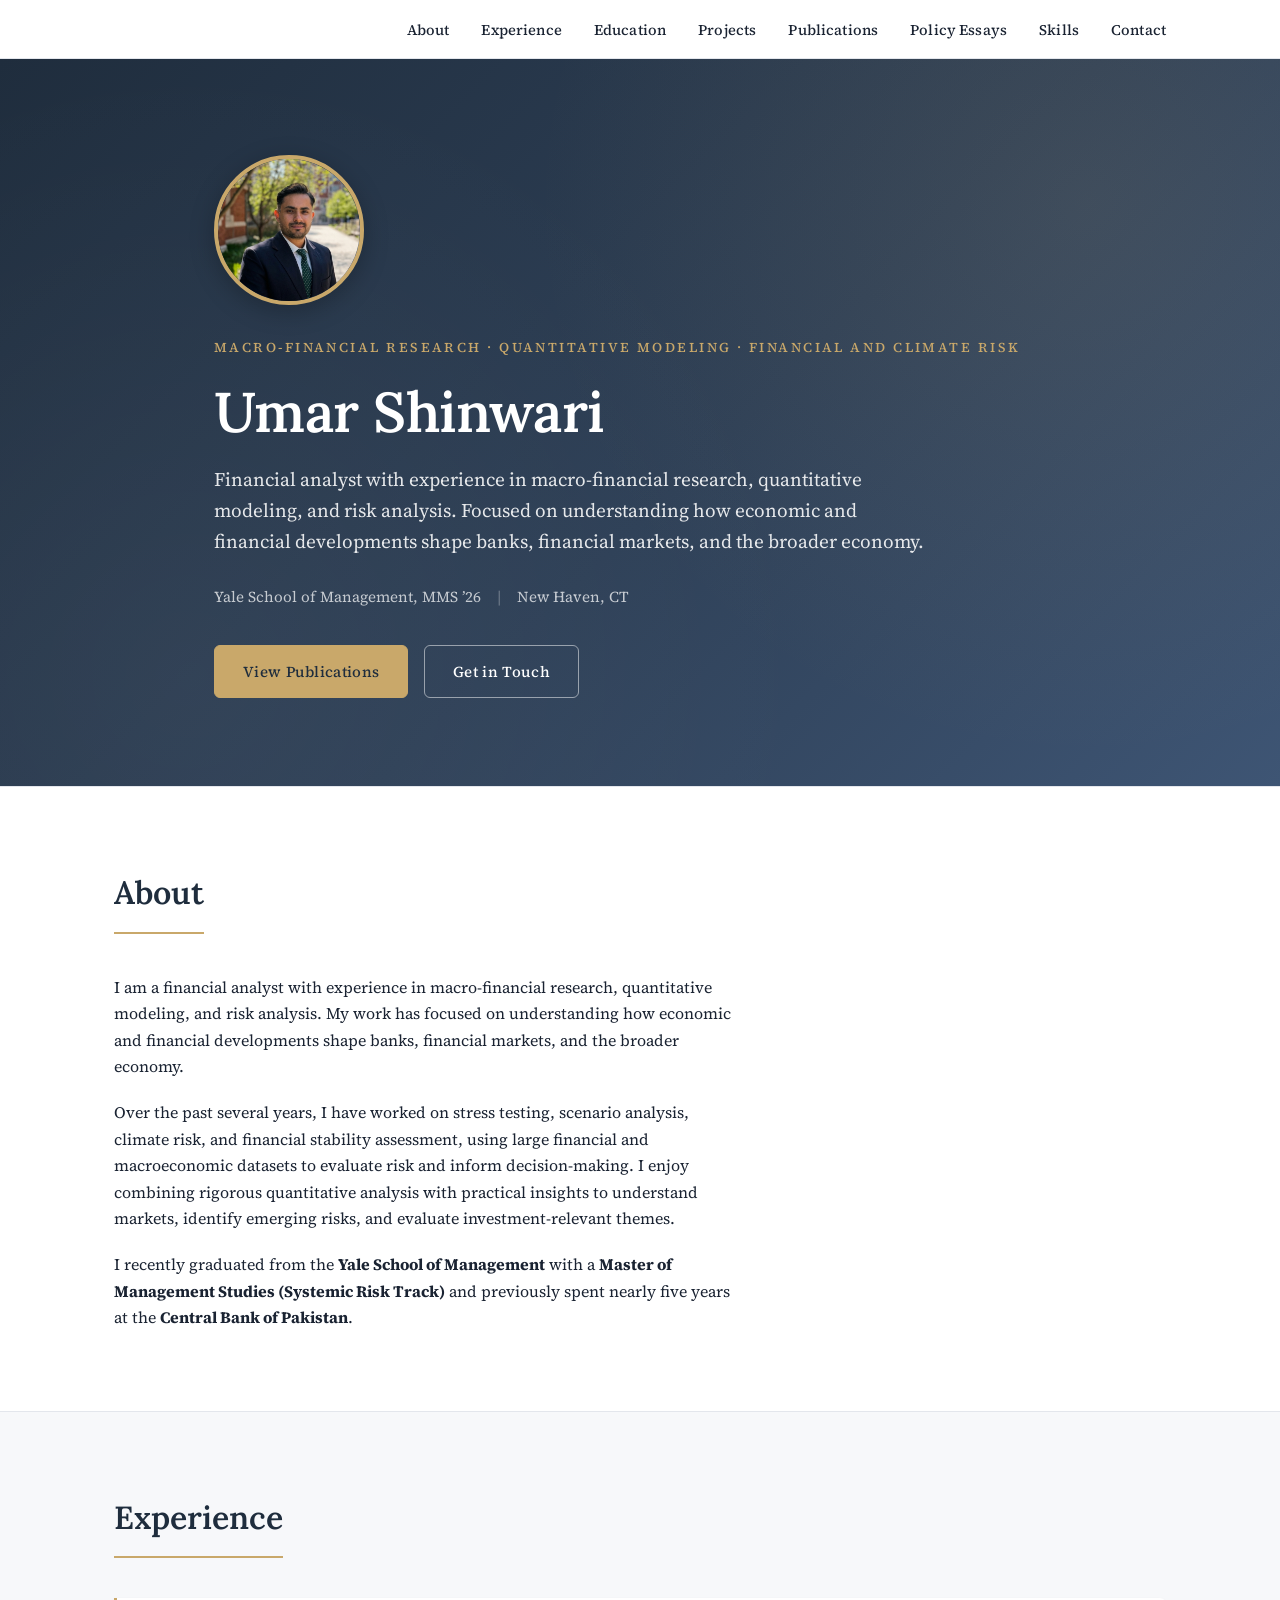
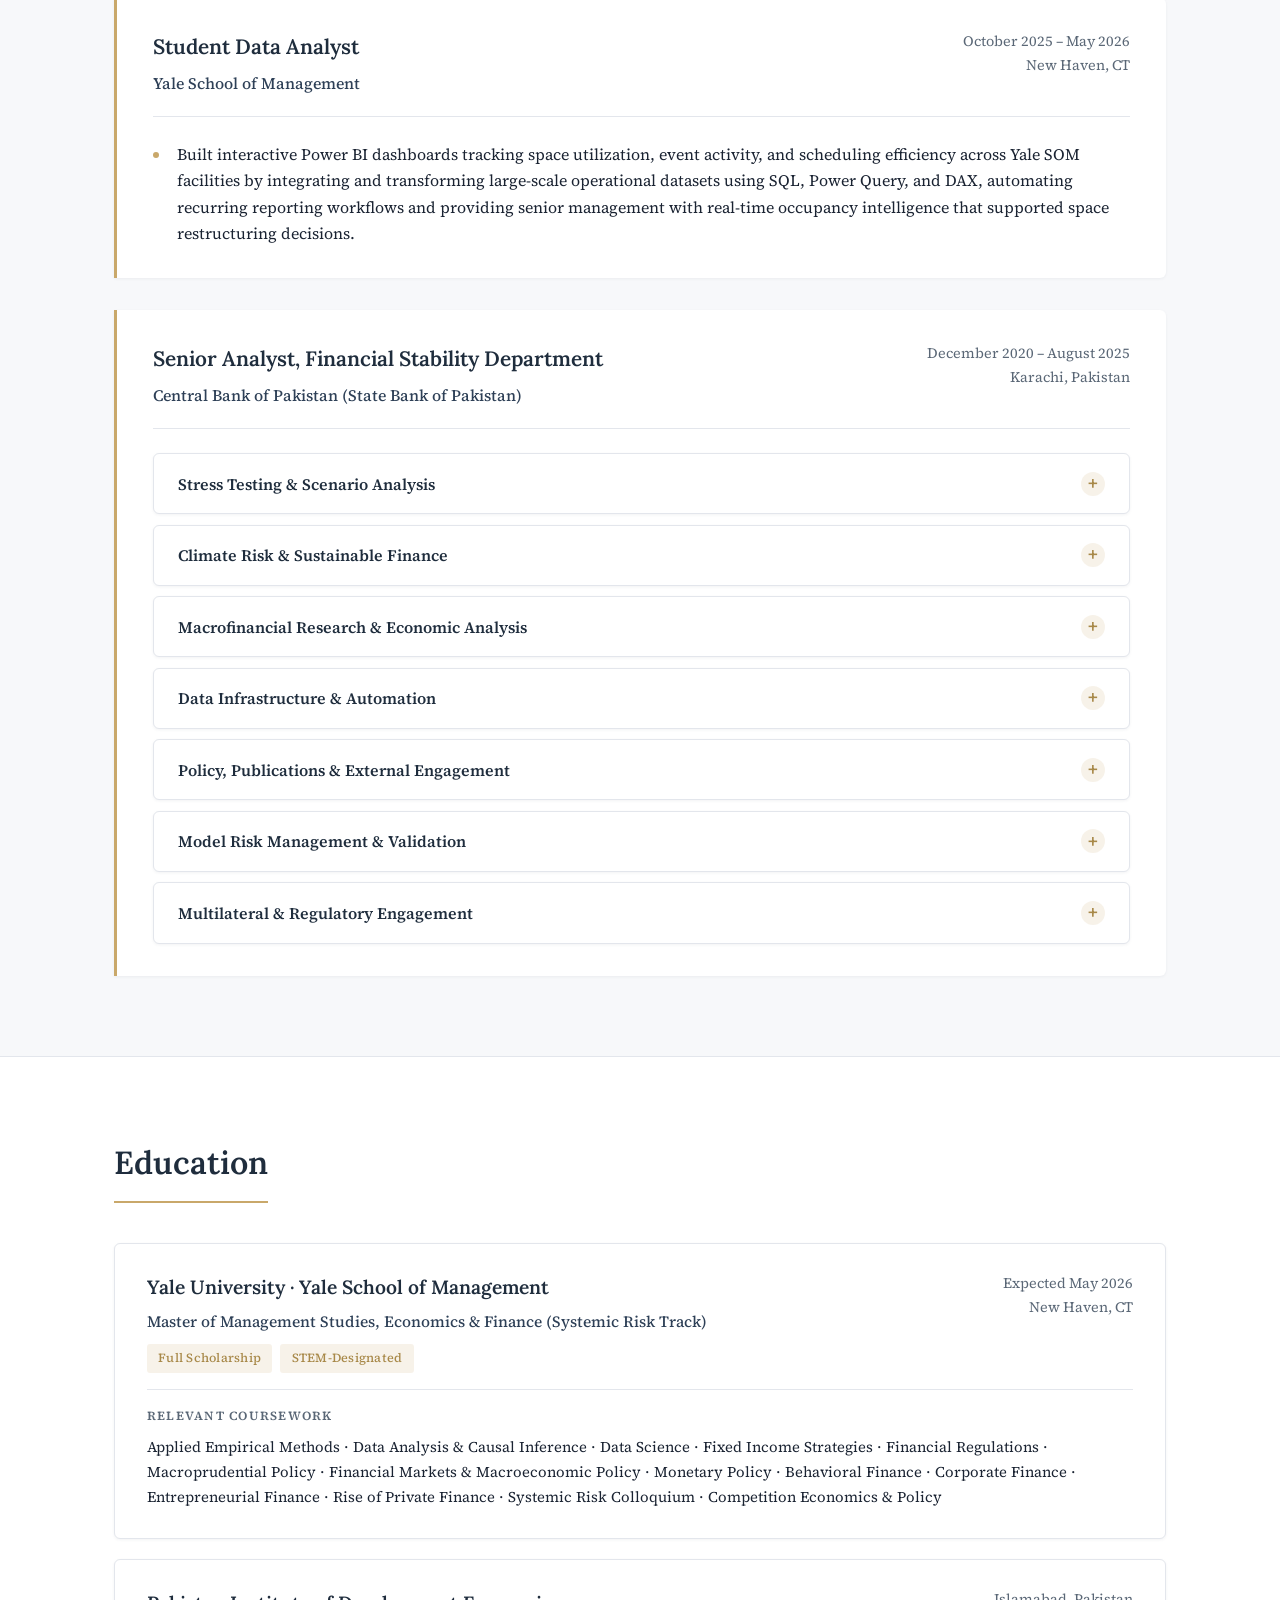
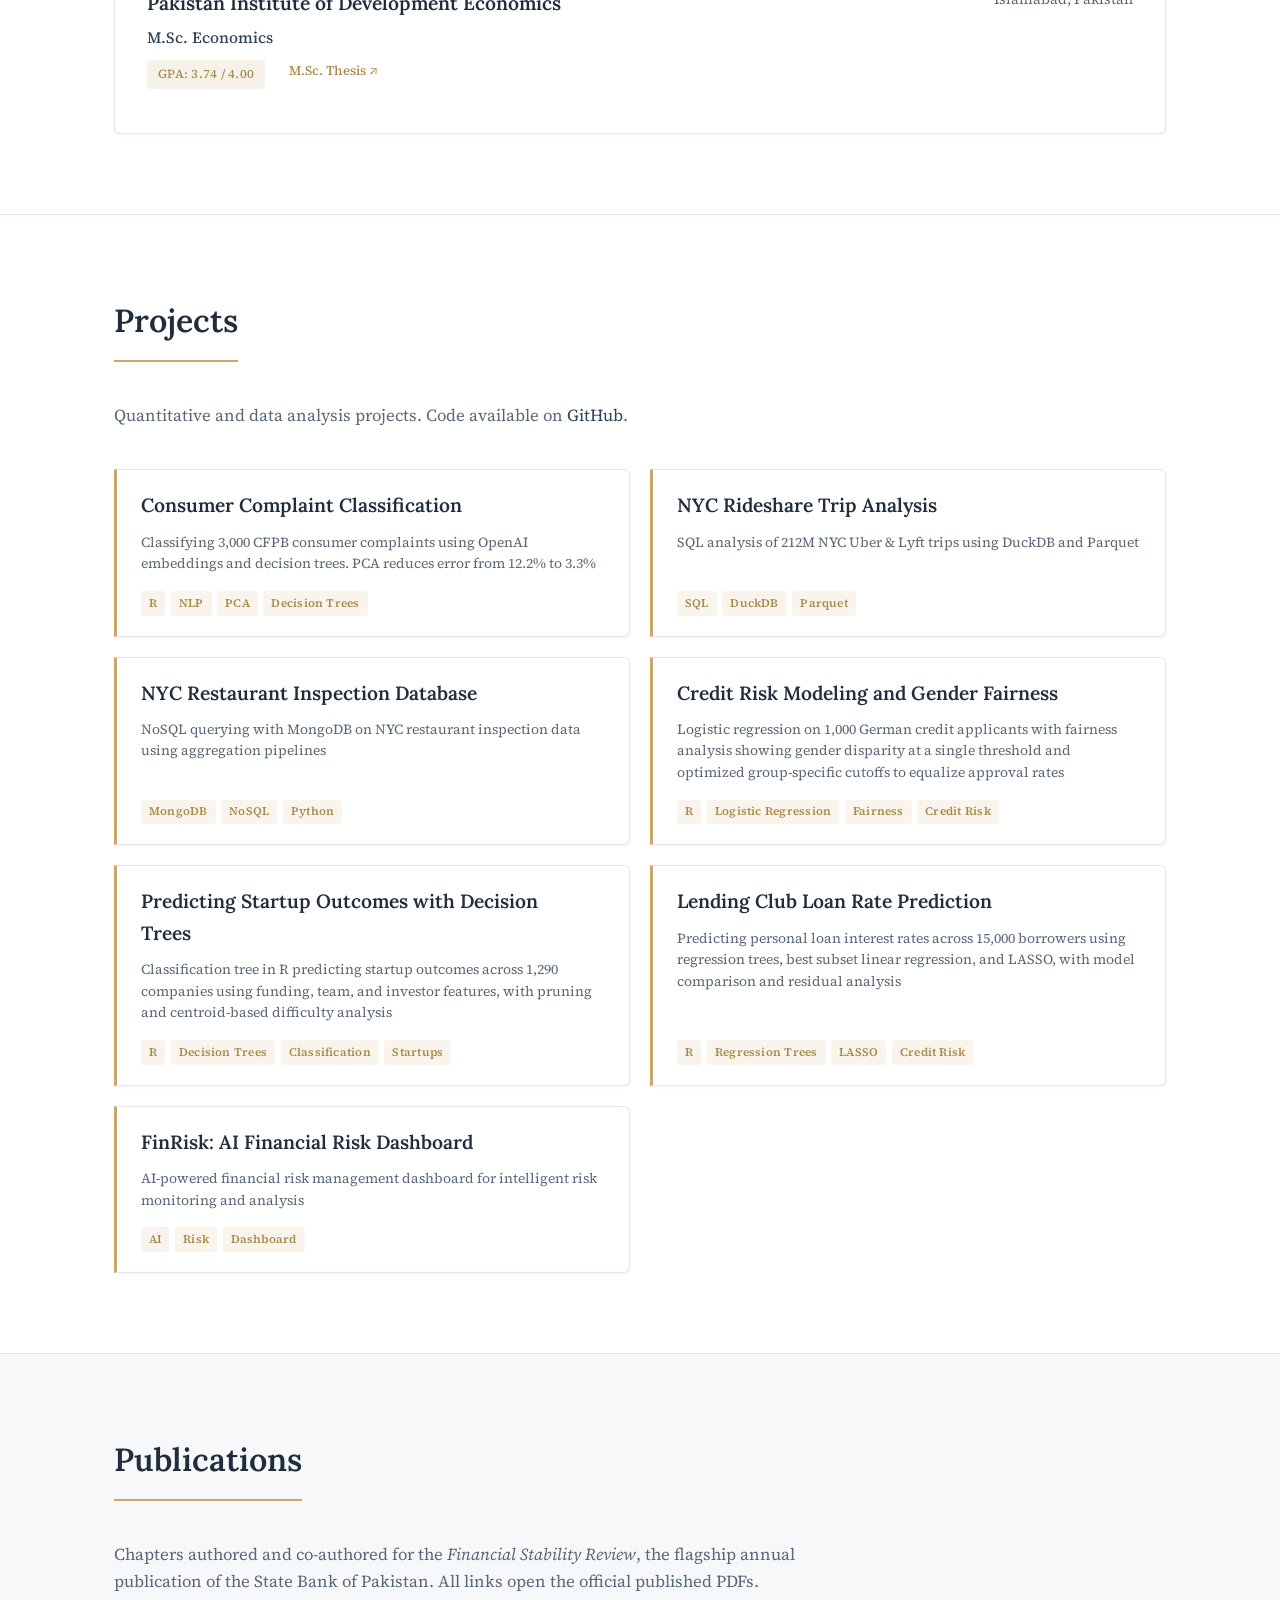
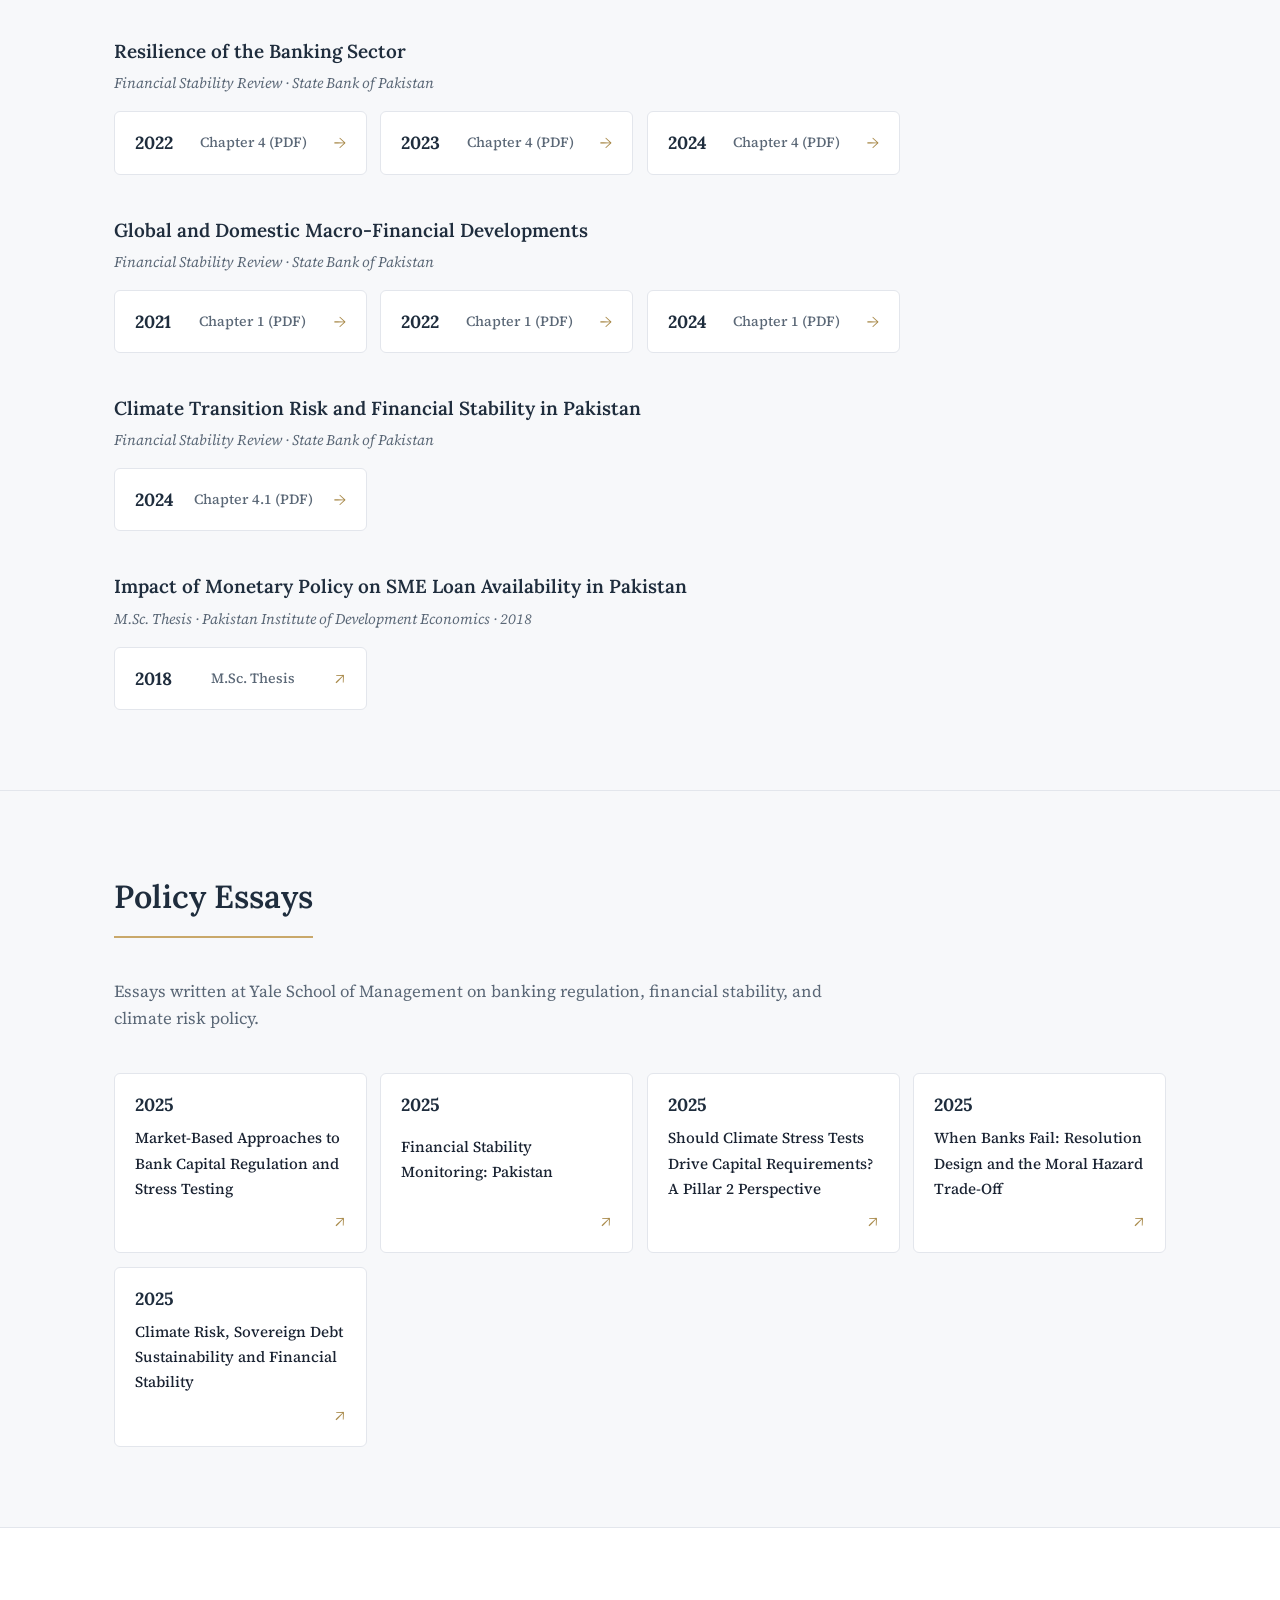
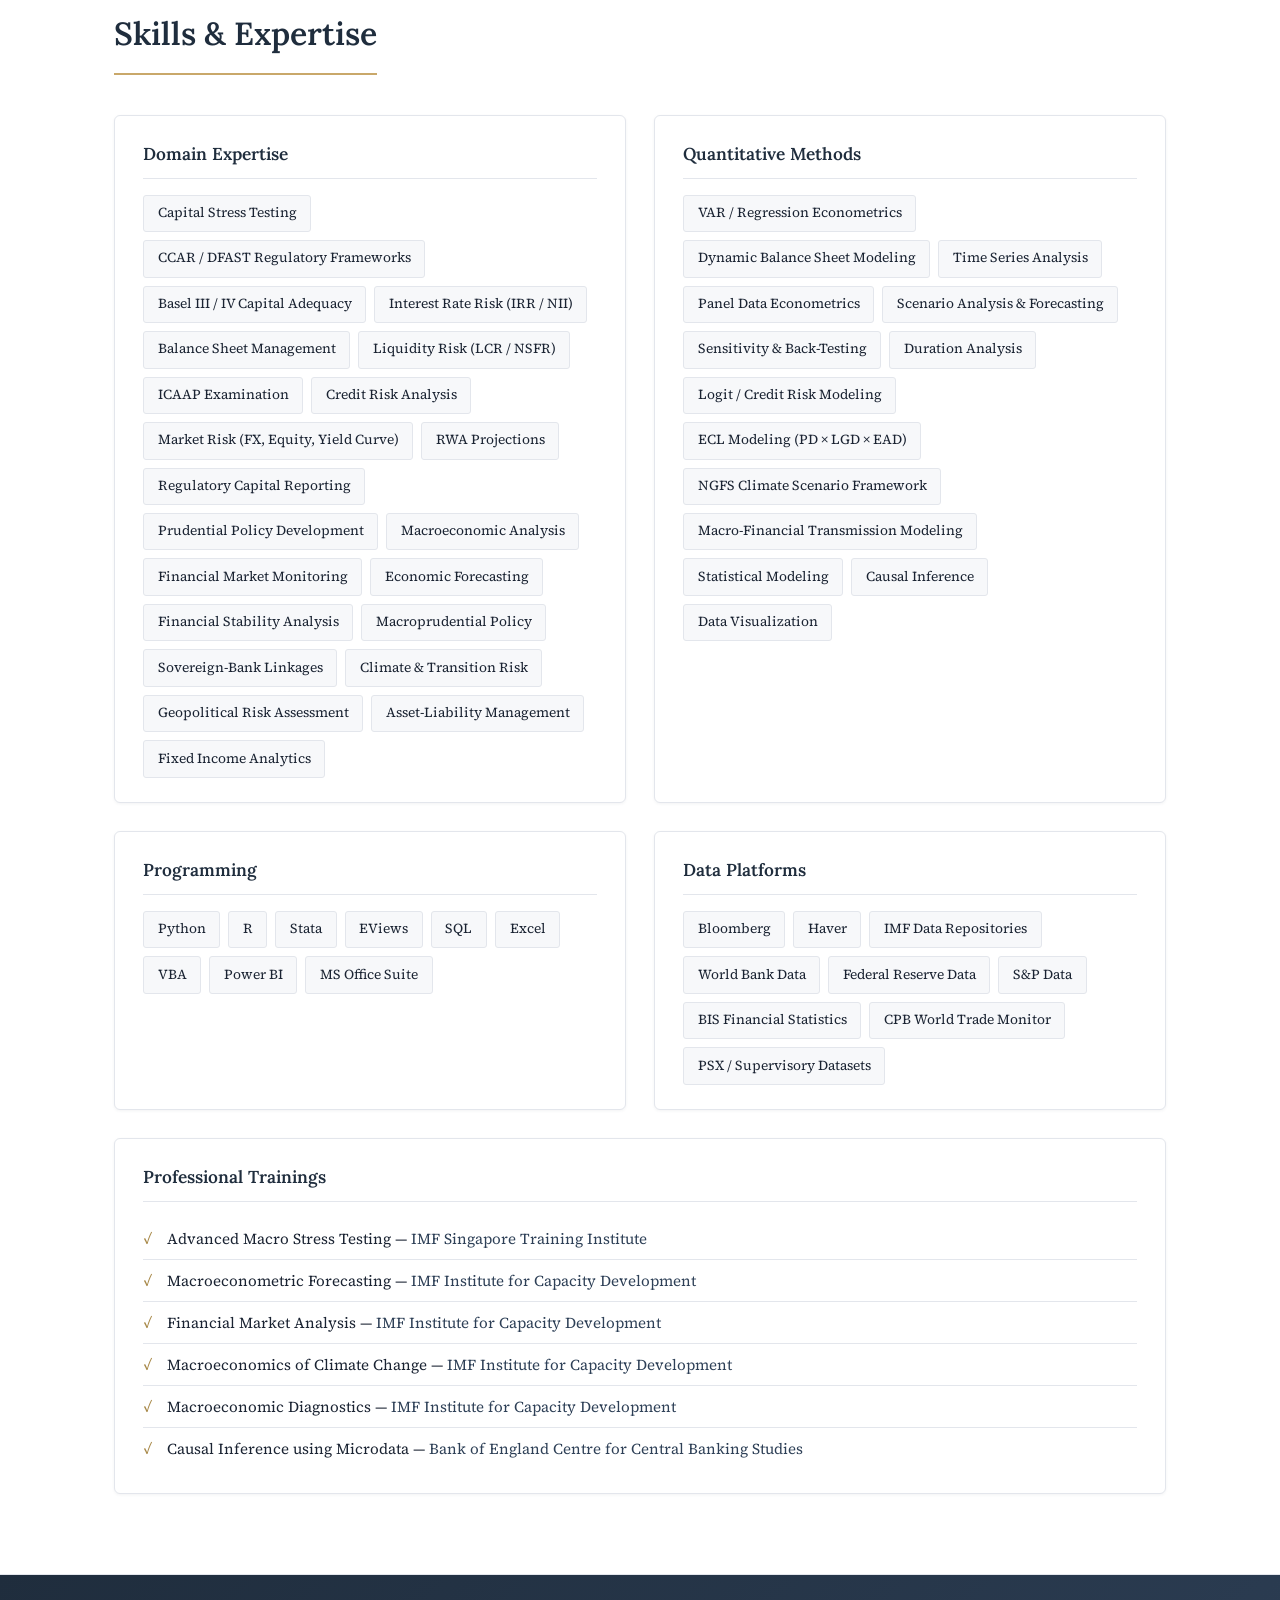
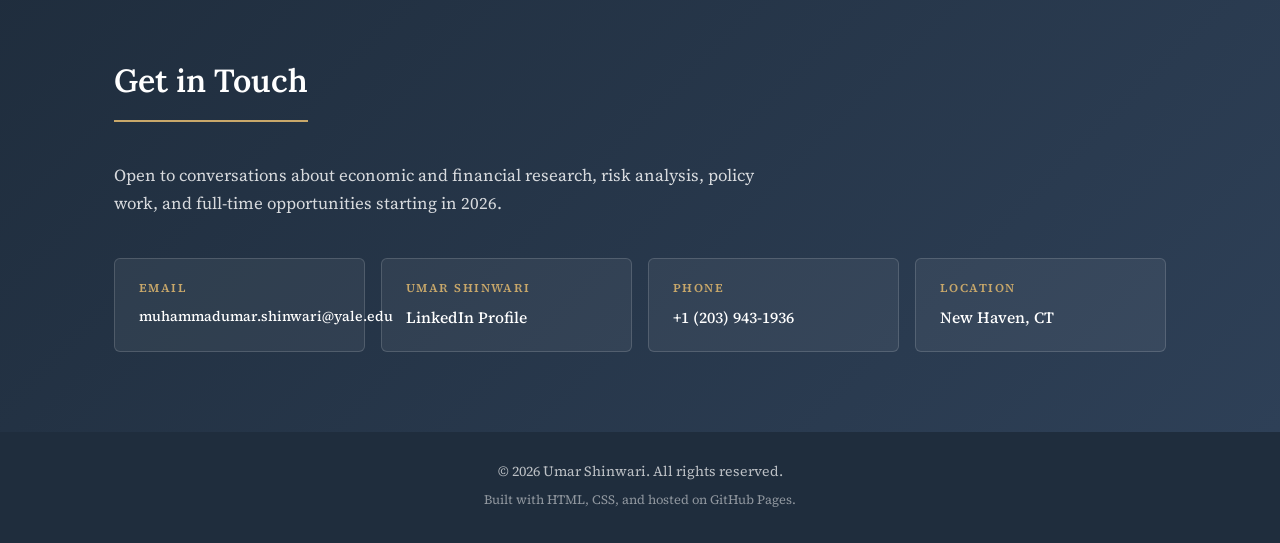
==== index.html @ 66303574 "Update contact email to Yale address" ====
<!DOCTYPE html>
<html lang="en">
<head>
    <meta charset="UTF-8">
    <meta name="viewport" content="width=device-width, initial-scale=1.0">
    <meta name="description" content="Muhammad Umar Shinwari — Financial analyst with experience in macro-financial research, quantitative modeling, and risk analysis. Yale School of Management (MMS Systemic Risk). Former Senior Analyst, Central Bank of Pakistan.">
    <meta name="author" content="Muhammad Umar Shinwari">
    <meta name="keywords" content="Muhammad Umar Shinwari, Economist, Financial Stability, Stress Testing, Yale SOM, Systemic Risk, Central Bank of Pakistan, Macroprudential Policy">

    <!-- Open Graph / social sharing -->
    <meta property="og:title" content="Umar Shinwari">
    <meta property="og:description" content="Financial analyst with experience in macro-financial research, quantitative modeling, and risk analysis. Yale School of Management | Former Senior Analyst, Central Bank of Pakistan">
    <meta property="og:type" content="website">

    <title>Umar Shinwari | Financial Analyst &amp; Quantitative Researcher</title>

    <!-- Google Fonts: Inter for body, Lora for headings (professional academic/finance feel) -->
    <link rel="preconnect" href="https://fonts.googleapis.com">
    <link rel="preconnect" href="https://fonts.gstatic.com" crossorigin>
    <link href="https://fonts.googleapis.com/css2?family=Lora:wght@500;600;700&family=Source+Serif+4:ital,opsz,wght@0,8..60,300;0,8..60,400;0,8..60,600;1,8..60,400&display=swap" rel="stylesheet">

    <link rel="stylesheet" href="style.css">
</head>
<body>

    <!-- ============ NAVIGATION ============ -->
    <nav class="navbar" id="navbar">
        <div class="container nav-container">
            <a href="#hero" class="nav-logo"></a>
            <button class="nav-toggle" id="navToggle" aria-label="Toggle navigation">
                <span></span><span></span><span></span>
            </button>
            <ul class="nav-menu" id="navMenu">
                <li><a href="#about">About</a></li>
                <li><a href="#experience">Experience</a></li>
                <li><a href="#education">Education</a></li>
                <li><a href="#projects">Projects</a></li>
                <li><a href="#publications">Publications</a></li>
                <li><a href="#policy-essays">Policy Essays</a></li>
                <li><a href="#skills">Skills</a></li>
                <li><a href="#contact">Contact</a></li>
            </ul>
        </div>
    </nav>

    <!-- ============ HERO / ABOUT ============ -->
    <header class="hero" id="hero">
        <div class="container hero-content">
            <div class="hero-photo-wrap">
                <img src="assets/profile.jpg" alt="Umar Shinwari" class="hero-photo">
            </div>
            <p class="hero-eyebrow">Macro-financial Research &middot; Quantitative Modeling &middot; Financial and Climate Risk</p>
            <h1 class="hero-name">Umar Shinwari</h1>
            <p class="hero-tagline">
                Financial analyst with experience in macro-financial research, quantitative modeling,
                and risk analysis. Focused on understanding how economic and financial developments
                shape banks, financial markets, and the broader economy.
            </p>
            <div class="hero-meta">
                <span>Yale School of Management, MMS &rsquo;26</span>
                <span class="sep">|</span>
                <span>New Haven, CT</span>
            </div>
            <div class="hero-cta">
                <a href="#publications" class="btn btn-primary">View Publications</a>
                <a href="#contact" class="btn btn-secondary">Get in Touch</a>
            </div>
        </div>
    </header>

    <!-- ============ ABOUT ============ -->
    <section class="section" id="about">
        <div class="container">
            <h2 class="section-title">About</h2>
            <div class="about-grid">
                <div class="about-text">
                    <p>
                        I am a financial analyst with experience in macro-financial research, quantitative
                        modeling, and risk analysis. My work has focused on understanding how economic
                        and financial developments shape banks, financial markets, and the broader economy.
                    </p>
                    <p>
                        Over the past several years, I have worked on stress testing, scenario analysis,
                        climate risk, and financial stability assessment, using large financial and
                        macroeconomic datasets to evaluate risk and inform decision-making. I enjoy
                        combining rigorous quantitative analysis with practical insights to understand
                        markets, identify emerging risks, and evaluate investment-relevant themes.
                    </p>
                    <p>
                        I recently graduated from the
                        <strong>Yale School of Management</strong> with a
                        <strong>Master of Management Studies (Systemic Risk Track)</strong> and
                        previously spent nearly five years at the
                        <strong>Central Bank of Pakistan</strong>.
                    </p>
                </div>
            </div>
        </div>
    </section>

    <!-- ============ EXPERIENCE ============ -->
    <section class="section section-alt" id="experience">
        <div class="container">
            <h2 class="section-title">Experience</h2>

            <!-- Yale SOM -->
            <div class="experience-item" style="margin-bottom: 2rem;">
                <div class="exp-header">
                    <div>
                        <h3 class="exp-role">Student Data Analyst</h3>
                        <p class="exp-org">Yale School of Management</p>
                    </div>
                    <div class="exp-meta">
                        <p>October 2025 &ndash; May 2026</p>
                        <p>New Haven, CT</p>
                    </div>
                </div>
                <ul class="exp-bullets" style="margin-top: 1rem;">
                    <li>Built interactive Power BI dashboards tracking space utilization, event activity, and scheduling efficiency across Yale SOM facilities by integrating and transforming large-scale operational datasets using SQL, Power Query, and DAX, automating recurring reporting workflows and providing senior management with real-time occupancy intelligence that supported space restructuring decisions.</li>
                </ul>
            </div>

            <!-- Central Bank -->
            <div class="experience-item">
                <div class="exp-header">
                    <div>
                        <h3 class="exp-role">Senior Analyst, Financial Stability Department</h3>
                        <p class="exp-org">Central Bank of Pakistan (State Bank of Pakistan)</p>
                    </div>
                    <div class="exp-meta">
                        <p>December 2020 &ndash; August 2025</p>
                        <p>Karachi, Pakistan</p>
                    </div>
                </div>

                <div class="accordion">

                    <!-- 1. Stress Testing -->
                    <div class="acc-item">
                        <button class="acc-trigger" aria-expanded="false">
                            <span>Stress Testing &amp; Scenario Analysis</span>
                            <span class="acc-icon">+</span>
                        </button>
                        <div class="acc-panel" hidden>
                            <ul class="exp-bullets">
                                <li>Designed and executed end-to-end macro stress tests of Pakistan&rsquo;s entire banking sector covering 52 institutions with USD 220B in total assets, assessing credit risk (PD/LGD/EAD), interest rate risk in the banking book (IRRBB), market risk (equity and FX), and liquidity risk (LCR, NSFR, ALM mismatch), and delivering results to senior management, the Board Risk Committee, and the Financial Stability Committee on a quarterly basis.</li>
                                <li>Designed macro stress scenarios by combining VAR and DSGE model-based macro projections, historical shock calibration, and expert judgment, producing internally consistent multi-period paths for GDP, inflation, interest rates, FX depreciation, and equity prices across baseline, adverse, and severely adverse scenarios.</li>
                                <li>Developed econometric and financial models for projecting bank-level balance sheets, income statements, capital ratios, and risk metrics under baseline and adverse macro scenarios, enabling dynamic multi-year capital adequacy assessments across Pakistan&rsquo;s banking sector and identifying institutions breaching regulatory minimums with quantified capital shortfalls for supervisory action.</li>
                            </ul>
                        </div>
                    </div>

                    <!-- 2. Climate Risk -->
                    <div class="acc-item">
                        <button class="acc-trigger" aria-expanded="false">
                            <span>Climate Risk &amp; Sustainable Finance</span>
                            <span class="acc-icon">+</span>
                        </button>
                        <div class="acc-panel" hidden>
                            <ul class="exp-bullets">
                                <li>Quantified physical climate risk across Pakistan&rsquo;s banking sector using a multi-layer geospatial methodology, geocoding bank loan portfolio exposures against district and sector-level flood vulnerability maps and computing expected credit losses under historical shock scenarios by applying scenario-defined damage rates to institution-level exposures.</li>
                                <li>Modeled transition risk using NGFS-aligned carbon tax scenarios, tracing policy shocks through revenue compression and debt serviceability impairment for non-financial corporates across high-emission sectors, and translating the resulting PD escalation into increased expected credit losses and capital risk for exposed banks.</li>
                                <li>Key contributor to Pakistan&rsquo;s first climate stress testing guidelines for the financial sector, serving as technical lead on the working group, with the guidelines submitted as a formal conditionality under Pakistan&rsquo;s IMF Resilience and Sustainability Facility (RSF), directly linking the analytical work to Pakistan&rsquo;s access to USD 1B in IMF climate-linked financing.</li>
                                <li>Compiled bank-level physical damage and NPL deterioration data following the 2022 Pakistan floods and coordinated directly with the World Bank PDNA team to integrate the financial sector damage assessment into the joint Post-Disaster Needs Assessment published by the World Bank, UN, EU, and ADB.</li>
                            </ul>
                        </div>
                    </div>

                    <!-- 3. Macrofinancial Research -->
                    <div class="acc-item">
                        <button class="acc-trigger" aria-expanded="false">
                            <span>Macrofinancial Research &amp; Economic Analysis</span>
                            <span class="acc-icon">+</span>
                        </button>
                        <div class="acc-panel" hidden>
                            <ul class="exp-bullets">
                                <li>Developed econometric models to quantify how macro-financial shocks propagate through the banking sector, capturing the transmission of GDP contractions, inflation surges, interest rate cycles, and FX depreciations into bank-level asset quality, capital adequacy, profitability, and financial intermediation capacity across Pakistan&rsquo;s financial system.</li>
                                <li>Researched Pakistan&rsquo;s sovereign-bank nexus, analyzing the structural concentration of government securities on bank balance sheets, crowding-out effects on private sector credit intermediation, and amplification of sovereign risk through the banking system, producing leverage stress test models that contributed to balance sheet restructuring at Pakistan&rsquo;s largest systemically important institutions.</li>
                                <li>Led a comprehensive financial viability assessment of Pakistan&rsquo;s microfinance banking sector at the direction of the Deputy Governor, combining cross-country benchmarking, financial statement analysis of domestic institutions, and structured CFO interviews, producing recommendations that directly informed the revised prudential regulations released in 2025.</li>
                                <li>Authored the Global and Domestic Macroeconomic Developments chapter of the Financial Stability Review for three consecutive editions (2021, 2022, 2024), delivering a full macroeconomic diagnostic spanning global growth dynamics, inflation trends, trade and commodity developments, sovereign debt sustainability, and interest rate conditions, alongside a Pakistan-specific deep-dive covering GDP, CPI, external accounts, monetary conditions, and fiscal position, supported by original data analysis, trend modeling, and publication-quality visualizations translating complex macro-financial developments into authoritative policy narrative for domestic and international audiences.</li>
                            </ul>
                        </div>
                    </div>

                    <!-- 4. Data Infrastructure -->
                    <div class="acc-item">
                        <button class="acc-trigger" aria-expanded="false">
                            <span>Data Infrastructure &amp; Automation</span>
                            <span class="acc-icon">+</span>
                        </button>
                        <div class="acc-panel" hidden>
                            <ul class="exp-bullets">
                                <li>Built and maintained automated data pipelines in Python (pandas, requests, openpyxl, sqlalchemy), R (tidyverse, httr, rvest), and VBA to collect, clean, and consolidate banking, macroeconomic, and financial market datasets feeding the recurring stress testing model iterations.</li>
                                <li>Designed the stress testing supervisory data submission templates from scratch with built-in validation rules, dropdown controls, and cross-check formulas, and owned the full data lifecycle across 52 institutions from submission coordination through validation, reconciliation, and analytical readiness each quarterly cycle.</li>
                                <li>Developed Python scripts to automate production of publication-quality charts, tables, and dashboards for stress testing reports and FSR chapters using matplotlib, seaborn, and plotly for visualization and python-docx for programmatic report assembly, replacing manual workflows and ensuring reproducibility across quarterly reporting cycles.</li>
                            </ul>
                        </div>
                    </div>

                    <!-- 5. Policy & Publications -->
                    <div class="acc-item">
                        <button class="acc-trigger" aria-expanded="false">
                            <span>Policy, Publications &amp; External Engagement</span>
                            <span class="acc-icon">+</span>
                        </button>
                        <div class="acc-panel" hidden>
                            <ul class="exp-bullets">
                                <li>Authored chapters for the Financial Stability Review, the Central Bank of Pakistan&rsquo;s statutory publication mandated by law and submitted to Parliament and Senate, covering banking sector resilience and stress testing (2022, 2023, 2024), climate risk (2022, 2023, 2024), and global macro-financial developments (2021, 2022, 2024), with each edition passing through rigorous Director, Deputy Governor, Governor, and Board review before submission.</li>
                                <li>Produced the quarterly credit risk report covering USD 70B in banking sector credit exposure, analyzing NPL formation and migration trends, provision coverage adequacy relative to estimated expected losses, sector-level and borrower-level concentration risk, and implied probabilities of default for Pakistan&rsquo;s largest systemic borrowers informing credit risk views at the macro level.</li>
                                <li>Prepared policy memos and speeches on climate risk and financial stability for senior management&rsquo;s high-level engagements including with the IMF, World Bank, and Financial Stability Board.</li>
                            </ul>
                        </div>
                    </div>

                    <!-- 6. Model Risk -->
                    <div class="acc-item">
                        <button class="acc-trigger" aria-expanded="false">
                            <span>Model Risk Management &amp; Validation</span>
                            <span class="acc-icon">+</span>
                        </button>
                        <div class="acc-panel" hidden>
                            <ul class="exp-bullets">
                                <li>Conducted independent validation of stress testing and macroeconomic forecasting models across Central Bank departments, covering conceptual soundness, data quality and input integrity, parameter calibration, output reasonableness, and documentation completeness, performing the full scope of a model risk management function in a supervisory context.</li>
                                <li>Reviewed stress testing model submissions from major commercial banks (ICAAP), challenging macro scenario design, credit loss model methodology, assumptions, and capital planning narrative, and issued formal written findings driving framework improvements at Pakistan&rsquo;s systemically important institutions.</li>
                                <li>Built benchmarking and backtesting frameworks to assess the ongoing predictive performance of the stress testing model suite, constructing challenger models using alternative functional forms, comparing outputs to identify systematic biases, and recalibrating satellite model parameters based on realized outcomes.</li>
                            </ul>
                        </div>
                    </div>

                    <!-- 7. Multilateral -->
                    <div class="acc-item">
                        <button class="acc-trigger" aria-expanded="false">
                            <span>Multilateral &amp; Regulatory Engagement</span>
                            <span class="acc-icon">+</span>
                        </button>
                        <div class="acc-panel" hidden>
                            <ul class="exp-bullets">
                                <li>Served as the Central Bank of Pakistan&rsquo;s working-level counterpart across three concurrent multilateral engagements with the World Bank, UN, EU, ADB, FCDO, and IMF on post-disaster financial sector assessment, climate stress testing methodology, and Pakistan&rsquo;s USD 1B IMF Resilience and Sustainability Facility program.</li>
                                <li>Participated in a cross-regulator working group with the Securities and Exchange Commission of Pakistan to develop climate disclosure requirements and a green taxonomy for financial institutions, drawing on TCFD, ISSB (IFRS S1/S2), and EU Taxonomy standards.</li>
                            </ul>
                        </div>
                    </div>

                </div><!-- /accordion -->
            </div>
        </div>
    </section>

    <!-- ============ EDUCATION ============ -->
    <section class="section" id="education">
        <div class="container">
            <h2 class="section-title">Education</h2>

            <div class="edu-item">
                <div class="edu-header">
                    <div>
                        <h3 class="edu-school">Yale University &middot; Yale School of Management</h3>
                        <p class="edu-degree">Master of Management Studies, Economics &amp; Finance (Systemic Risk Track)</p>
                        <p class="edu-tags"><span class="tag">Full Scholarship</span><span class="tag">STEM-Designated</span></p>
                    </div>
                    <div class="edu-meta">
                        <p>Expected May 2026</p>
                        <p>New Haven, CT</p>
                    </div>
                </div>
                <div class="edu-body">
                    <p class="edu-label">Relevant Coursework</p>
                    <p class="edu-courses">
                        Applied Empirical Methods &middot; Data Analysis &amp; Causal Inference &middot; Data Science &middot;
                        Fixed Income Strategies &middot; Financial Regulations &middot; Macroprudential Policy &middot;
                        Financial Markets &amp; Macroeconomic Policy &middot; Monetary Policy &middot; Behavioral Finance &middot;
                        Corporate Finance &middot; Entrepreneurial Finance &middot; Rise of Private Finance &middot;
                        Systemic Risk Colloquium &middot; Competition Economics &amp; Policy
                    </p>
                </div>
            </div>

            <div class="edu-item">
                <div class="edu-header">
                    <div>
                        <h3 class="edu-school">Pakistan Institute of Development Economics</h3>
                        <p class="edu-degree">M.Sc. Economics</p>
                        <p class="edu-tags"><span class="tag">GPA: 3.74 / 4.00</span> &ensp;<a href="thesis.html" style="font-family:var(--font-ui);font-size:0.82rem;font-weight:500;color:var(--accent-dark);">M.Sc. Thesis &#8599;</a></p>
                    </div>
                    <div class="edu-meta">
                        <p>Islamabad, Pakistan</p>
                    </div>
                </div>
            </div>
        </div>
    </section>

    <!-- ============ PROJECTS ============ -->
    <section class="section" id="projects">
        <div class="container">
            <h2 class="section-title">Projects</h2>
            <p class="section-intro">
                Quantitative and data analysis projects. Code available on
                <a href="https://github.com/muhammadumarshinwari" target="_blank" rel="noopener noreferrer">GitHub</a>.
            </p>
            <div class="proj-grid">

                <a class="proj-card" href="https://github.com/muhammadumarshinwari/cfpb-complaint-classifier" target="_blank" rel="noopener noreferrer">
                    <div class="proj-card-top">
                        <span class="proj-repo">Consumer Complaint Classification</span>
                        <svg class="proj-ext" viewBox="0 0 24 24" fill="none" stroke="currentColor" stroke-width="2" stroke-linecap="round" stroke-linejoin="round"><line x1="7" y1="17" x2="17" y2="7"/><polyline points="7 7 17 7 17 17"/></svg>
                    </div>
                    <p class="proj-about">Classifying 3,000 CFPB consumer complaints using OpenAI embeddings and decision trees. PCA reduces error from 12.2% to 3.3%</p>
                    <div class="proj-tags">
                        <span class="proj-tag">R</span>
                        <span class="proj-tag">NLP</span>
                        <span class="proj-tag">PCA</span>
                        <span class="proj-tag">Decision Trees</span>
                    </div>
                </a>

                <a class="proj-card" href="https://github.com/muhammadumarshinwari/nyc-rideshare-analytics" target="_blank" rel="noopener noreferrer">
                    <div class="proj-card-top">
                        <span class="proj-repo">NYC Rideshare Trip Analysis</span>
                        <svg class="proj-ext" viewBox="0 0 24 24" fill="none" stroke="currentColor" stroke-width="2" stroke-linecap="round" stroke-linejoin="round"><line x1="7" y1="17" x2="17" y2="7"/><polyline points="7 7 17 7 17 17"/></svg>
                    </div>
                    <p class="proj-about">SQL analysis of 212M NYC Uber &amp; Lyft trips using DuckDB and Parquet</p>
                    <div class="proj-tags">
                        <span class="proj-tag">SQL</span>
                        <span class="proj-tag">DuckDB</span>
                        <span class="proj-tag">Parquet</span>
                    </div>
                </a>

                <a class="proj-card" href="https://github.com/muhammadumarshinwari/nyc-restaurant-mongodb" target="_blank" rel="noopener noreferrer">
                    <div class="proj-card-top">
                        <span class="proj-repo">NYC Restaurant Inspection Database</span>
                        <svg class="proj-ext" viewBox="0 0 24 24" fill="none" stroke="currentColor" stroke-width="2" stroke-linecap="round" stroke-linejoin="round"><line x1="7" y1="17" x2="17" y2="7"/><polyline points="7 7 17 7 17 17"/></svg>
                    </div>
                    <p class="proj-about">NoSQL querying with MongoDB on NYC restaurant inspection data using aggregation pipelines</p>
                    <div class="proj-tags">
                        <span class="proj-tag">MongoDB</span>
                        <span class="proj-tag">NoSQL</span>
                        <span class="proj-tag">Python</span>
                    </div>
                </a>

                <a class="proj-card" href="https://github.com/muhammadumarshinwari/credit-risk-fairness-r" target="_blank" rel="noopener noreferrer">
                    <div class="proj-card-top">
                        <span class="proj-repo">Credit Risk Modeling and Gender Fairness</span>
                        <svg class="proj-ext" viewBox="0 0 24 24" fill="none" stroke="currentColor" stroke-width="2" stroke-linecap="round" stroke-linejoin="round"><line x1="7" y1="17" x2="17" y2="7"/><polyline points="7 7 17 7 17 17"/></svg>
                    </div>
                    <p class="proj-about">Logistic regression on 1,000 German credit applicants with fairness analysis showing gender disparity at a single threshold and optimized group-specific cutoffs to equalize approval rates</p>
                    <div class="proj-tags">
                        <span class="proj-tag">R</span>
                        <span class="proj-tag">Logistic Regression</span>
                        <span class="proj-tag">Fairness</span>
                        <span class="proj-tag">Credit Risk</span>
                    </div>
                </a>

                <a class="proj-card" href="https://github.com/muhammadumarshinwari/startup-classification-tree" target="_blank" rel="noopener noreferrer">
                    <div class="proj-card-top">
                        <span class="proj-repo">Predicting Startup Outcomes with Decision Trees</span>
                        <svg class="proj-ext" viewBox="0 0 24 24" fill="none" stroke="currentColor" stroke-width="2" stroke-linecap="round" stroke-linejoin="round"><line x1="7" y1="17" x2="17" y2="7"/><polyline points="7 7 17 7 17 17"/></svg>
                    </div>
                    <p class="proj-about">Classification tree in R predicting startup outcomes across 1,290 companies using funding, team, and investor features, with pruning and centroid-based difficulty analysis</p>
                    <div class="proj-tags">
                        <span class="proj-tag">R</span>
                        <span class="proj-tag">Decision Trees</span>
                        <span class="proj-tag">Classification</span>
                        <span class="proj-tag">Startups</span>
                    </div>
                </a>

                <a class="proj-card" href="https://github.com/muhammadumarshinwari/lending-club-rate-prediction" target="_blank" rel="noopener noreferrer">
                    <div class="proj-card-top">
                        <span class="proj-repo">Lending Club Loan Rate Prediction</span>
                        <svg class="proj-ext" viewBox="0 0 24 24" fill="none" stroke="currentColor" stroke-width="2" stroke-linecap="round" stroke-linejoin="round"><line x1="7" y1="17" x2="17" y2="7"/><polyline points="7 7 17 7 17 17"/></svg>
                    </div>
                    <p class="proj-about">Predicting personal loan interest rates across 15,000 borrowers using regression trees, best subset linear regression, and LASSO, with model comparison and residual analysis</p>
                    <div class="proj-tags">
                        <span class="proj-tag">R</span>
                        <span class="proj-tag">Regression Trees</span>
                        <span class="proj-tag">LASSO</span>
                        <span class="proj-tag">Credit Risk</span>
                    </div>
                </a>

                <a class="proj-card" href="https://pranikc.github.io/FinRisk" target="_blank" rel="noopener noreferrer">
                    <div class="proj-card-top">
                        <span class="proj-repo">FinRisk: AI Financial Risk Dashboard</span>
                        <svg class="proj-ext" viewBox="0 0 24 24" fill="none" stroke="currentColor" stroke-width="2" stroke-linecap="round" stroke-linejoin="round"><line x1="7" y1="17" x2="17" y2="7"/><polyline points="7 7 17 7 17 17"/></svg>
                    </div>
                    <p class="proj-about">AI-powered financial risk management dashboard for intelligent risk monitoring and analysis</p>
                    <div class="proj-tags">
                        <span class="proj-tag">AI</span>
                        <span class="proj-tag">Risk</span>
                        <span class="proj-tag">Dashboard</span>
                    </div>
                </a>

            </div>
        </div>
    </section>

    <!-- ============ PUBLICATIONS ============ -->
    <section class="section section-alt" id="publications">
        <div class="container">
            <h2 class="section-title">Publications</h2>
            <p class="section-intro">
                Chapters authored and co-authored for the <em>Financial Stability Review</em>,
                the flagship annual publication of the State Bank of Pakistan. All links open
                the official published PDFs.
            </p>

            <div class="pub-group">
                <h3 class="pub-group-title">Resilience of the Banking Sector</h3>
                <p class="pub-series">Financial Stability Review &middot; State Bank of Pakistan</p>
                <div class="pub-links">
                    <a class="pub-card" href="https://www.sbp.org.pk/FSR/2022/Chp-4.pdf" target="_blank" rel="noopener noreferrer">
                        <span class="pub-year">2022</span>
                        <span class="pub-label">Chapter 4 (PDF)</span>
                        <span class="pub-arrow">&rarr;</span>
                    </a>
                    <a class="pub-card" href="https://www.sbp.org.pk/FSR/2023/Chapter-4.pdf" target="_blank" rel="noopener noreferrer">
                        <span class="pub-year">2023</span>
                        <span class="pub-label">Chapter 4 (PDF)</span>
                        <span class="pub-arrow">&rarr;</span>
                    </a>
                    <a class="pub-card" href="https://www.sbp.org.pk/FSR/2024/Chapter-4.pdf" target="_blank" rel="noopener noreferrer">
                        <span class="pub-year">2024</span>
                        <span class="pub-label">Chapter 4 (PDF)</span>
                        <span class="pub-arrow">&rarr;</span>
                    </a>
                </div>
            </div>

            <div class="pub-group">
                <h3 class="pub-group-title">Global and Domestic Macro-Financial Developments</h3>
                <p class="pub-series">Financial Stability Review &middot; State Bank of Pakistan</p>
                <div class="pub-links">
                    <a class="pub-card" href="https://www.sbp.org.pk/FSR/2021/Chp-1.pdf" target="_blank" rel="noopener noreferrer">
                        <span class="pub-year">2021</span>
                        <span class="pub-label">Chapter 1 (PDF)</span>
                        <span class="pub-arrow">&rarr;</span>
                    </a>
                    <a class="pub-card" href="https://www.sbp.org.pk/FSR/2022/Chp-1.pdf" target="_blank" rel="noopener noreferrer">
                        <span class="pub-year">2022</span>
                        <span class="pub-label">Chapter 1 (PDF)</span>
                        <span class="pub-arrow">&rarr;</span>
                    </a>
                    <a class="pub-card" href="https://www.sbp.org.pk/FSR/2024/Chapter-1.pdf" target="_blank" rel="noopener noreferrer">
                        <span class="pub-year">2024</span>
                        <span class="pub-label">Chapter 1 (PDF)</span>
                        <span class="pub-arrow">&rarr;</span>
                    </a>
                </div>
            </div>

            <div class="pub-group">
                <h3 class="pub-group-title">Climate Transition Risk and Financial Stability in Pakistan</h3>
                <p class="pub-series">Financial Stability Review &middot; State Bank of Pakistan</p>
                <div class="pub-links">
                    <a class="pub-card" href="https://www.sbp.org.pk/FSR/2024/Chapter-4-1.pdf" target="_blank" rel="noopener noreferrer">
                        <span class="pub-year">2024</span>
                        <span class="pub-label">Chapter 4.1 (PDF)</span>
                        <span class="pub-arrow">&rarr;</span>
                    </a>
                </div>
            </div>

            <div class="pub-group">
                <h3 class="pub-group-title">Impact of Monetary Policy on SME Loan Availability in Pakistan</h3>
                <p class="pub-series">M.Sc. Thesis &middot; Pakistan Institute of Development Economics &middot; 2018</p>
                <div class="pub-links">
                    <a class="pub-card" href="thesis.html">
                        <span class="pub-year">2018</span>
                        <span class="pub-label">M.Sc. Thesis</span>
                        <span class="pub-arrow">&#8599;</span>
                    </a>
                </div>
            </div>
        </div>
    </section>

    <!-- ============ POLICY ESSAYS ============ -->
    <section class="section section-alt" id="policy-essays">
        <div class="container">
            <h2 class="section-title">Policy Essays</h2>
            <p class="section-intro">
                Essays written at Yale School of Management on banking regulation, financial stability,
                and climate risk policy.
            </p>
            <div class="pub-group">
                <div class="pub-links">
                    <a class="pub-card pub-card--essay" href="paper-market-based-capital.html">
                        <span class="pub-year">2025</span>
                        <span class="pub-label">Market-Based Approaches to Bank Capital Regulation and Stress Testing</span>
                        <span class="pub-arrow">&#8599;</span>
                    </a>
                    <a class="pub-card pub-card--essay" href="paper-financial-stability-pakistan.html">
                        <span class="pub-year">2025</span>
                        <span class="pub-label">Financial Stability Monitoring: Pakistan</span>
                        <span class="pub-arrow">&#8599;</span>
                    </a>
                    <a class="pub-card pub-card--essay" href="paper-climate-stress-testing.html">
                        <span class="pub-year">2025</span>
                        <span class="pub-label">Should Climate Stress Tests Drive Capital Requirements? A Pillar 2 Perspective</span>
                        <span class="pub-arrow">&#8599;</span>
                    </a>
                    <a class="pub-card pub-card--essay" href="paper-bank-resolution-moral-hazard.html">
                        <span class="pub-year">2025</span>
                        <span class="pub-label">When Banks Fail: Resolution Design and the Moral Hazard Trade-Off</span>
                        <span class="pub-arrow">&#8599;</span>
                    </a>
                    <a class="pub-card pub-card--essay" href="paper-climate-risk-sovereign-debt.html">
                        <span class="pub-year">2025</span>
                        <span class="pub-label">Climate Risk, Sovereign Debt Sustainability and Financial Stability</span>
                        <span class="pub-arrow">&#8599;</span>
                    </a>
                </div>
            </div>
        </div>
    </section>

    <!-- ============ SKILLS ============ -->
    <section class="section" id="skills">
        <div class="container">
            <h2 class="section-title">Skills &amp; Expertise</h2>

            <div class="skills-grid">
                <div class="skill-block">
                    <h3 class="skill-title">Domain Expertise</h3>
                    <div class="skill-tags">
                        <span>Capital Stress Testing</span>
                        <span>CCAR / DFAST Regulatory Frameworks</span>
                        <span>Basel III / IV Capital Adequacy</span>
                        <span>Interest Rate Risk (IRR / NII)</span>
                        <span>Balance Sheet Management</span>
                        <span>Liquidity Risk (LCR / NSFR)</span>
                        <span>ICAAP Examination</span>
                        <span>Credit Risk Analysis</span>
                        <span>Market Risk (FX, Equity, Yield Curve)</span>
                        <span>RWA Projections</span>
                        <span>Regulatory Capital Reporting</span>
                        <span>Prudential Policy Development</span>
                        <span>Macroeconomic Analysis</span>
                        <span>Financial Market Monitoring</span>
                        <span>Economic Forecasting</span>
                        <span>Financial Stability Analysis</span>
                        <span>Macroprudential Policy</span>
                        <span>Sovereign-Bank Linkages</span>
                        <span>Climate &amp; Transition Risk</span>
                        <span>Geopolitical Risk Assessment</span>
                        <span>Asset-Liability Management</span>
                        <span>Fixed Income Analytics</span>
                    </div>
                </div>

                <div class="skill-block">
                    <h3 class="skill-title">Quantitative Methods</h3>
                    <div class="skill-tags">
                        <span>VAR / Regression Econometrics</span>
                        <span>Dynamic Balance Sheet Modeling</span>
                        <span>Time Series Analysis</span>
                        <span>Panel Data Econometrics</span>
                        <span>Scenario Analysis &amp; Forecasting</span>
                        <span>Sensitivity &amp; Back-Testing</span>
                        <span>Duration Analysis</span>
                        <span>Logit / Credit Risk Modeling</span>
                        <span>ECL Modeling (PD &times; LGD &times; EAD)</span>
                        <span>NGFS Climate Scenario Framework</span>
                        <span>Macro-Financial Transmission Modeling</span>
                        <span>Statistical Modeling</span>
                        <span>Causal Inference</span>
                        <span>Data Visualization</span>
                    </div>
                </div>

                <div class="skill-block">
                    <h3 class="skill-title">Programming</h3>
                    <div class="skill-tags">
                        <span>Python</span>
                        <span>R</span>
                        <span>Stata</span>
                        <span>EViews</span>
                        <span>SQL</span>
                        <span>Excel</span>
                        <span>VBA</span>
                        <span>Power BI</span>
                        <span>MS Office Suite</span>
                    </div>
                </div>

                <div class="skill-block">
                    <h3 class="skill-title">Data Platforms</h3>
                    <div class="skill-tags">
                        <span>Bloomberg</span>
                        <span>Haver</span>
                        <span>IMF Data Repositories</span>
                        <span>World Bank Data</span>
                        <span>Federal Reserve Data</span>
                        <span>S&amp;P Data</span>
                        <span>BIS Financial Statistics</span>
                        <span>CPB World Trade Monitor</span>
                        <span>PSX / Supervisory Datasets</span>
                    </div>
                </div>

                <div class="skill-block skill-block-wide">
                    <h3 class="skill-title">Professional Trainings</h3>
                    <ul class="training-list">
                        <li>Advanced Macro Stress Testing &mdash; <a href="https://www.imf.org/en/capacity-development/training/icdtc/schedule/st/2025/mst-ast25-31" target="_blank" rel="noopener noreferrer">IMF Singapore Training Institute</a></li>
                        <li>Macroeconometric Forecasting &mdash; <a href="https://www.imf.org/en/capacity-development/training/icdtc/courses/mfx" target="_blank" rel="noopener noreferrer">IMF Institute for Capacity Development</a></li>
                        <li>Financial Market Analysis &mdash; <a href="https://www.imf.org/en/capacity-development/training/icdtc/courses/fmax" target="_blank" rel="noopener noreferrer">IMF Institute for Capacity Development</a></li>
                        <li>Macroeconomics of Climate Change &mdash; <a href="https://www.imf.org/en/capacity-development/training/icdtc/courses/mcc" target="_blank" rel="noopener noreferrer">IMF Institute for Capacity Development</a></li>
                        <li>Macroeconomic Diagnostics &mdash; <a href="https://www.imf.org/en/capacity-development/training/icdtc/courses/mds" target="_blank" rel="noopener noreferrer">IMF Institute for Capacity Development</a></li>
                        <li>Causal Inference using Microdata &mdash; <a href="https://www.bankofengland.co.uk/ccbs" target="_blank" rel="noopener noreferrer">Bank of England Centre for Central Banking Studies</a></li>
                    </ul>
                </div>
            </div>
        </div>
    </section>

    <!-- ============ CONTACT ============ -->
    <section class="section section-contact" id="contact">
        <div class="container">
            <h2 class="section-title section-title-light">Get in Touch</h2>
            <p class="contact-intro">
                Open to conversations about economic and financial research, risk analysis,
                policy work, and full-time opportunities starting in 2026.
            </p>
            <div class="contact-links">
                <a href="mailto:muhammadumar.shinwari@yale.edu" class="contact-card">
                    <span class="contact-label">Email</span>
                    <span class="contact-value contact-value-nowrap">muhammadumar.shinwari@yale.edu</span>
                </a>
                <a href="https://www.linkedin.com/in/muhammad-umar-shinwari-39975b97" target="_blank" rel="noopener noreferrer" class="contact-card">
                    <span class="contact-label">Umar Shinwari</span>
                    <span class="contact-value">LinkedIn Profile</span>
                </a>
                <a href="tel:+12039431936" class="contact-card">
                    <span class="contact-label">Phone</span>
                    <span class="contact-value">+1 (203) 943-1936</span>
                </a>
                <div class="contact-card contact-card-static">
                    <span class="contact-label">Location</span>
                    <span class="contact-value">New Haven, CT</span>
                </div>
            </div>
        </div>
    </section>

    <!-- ============ FOOTER ============ -->
    <footer class="footer">
        <div class="container footer-container">
            <p>&copy; <span id="year"></span> Umar Shinwari. All rights reserved.</p>
            <p class="footer-sub">Built with HTML, CSS, and hosted on GitHub Pages.</p>
        </div>
    </footer>

    <script src="script.js"></script>
</body>
</html>
---- style.css ----
/* ============================================================
   Muhammad Umar Shinwari — Portfolio Site
   Professional design for a finance / economics professional.
   Palette: deep navy #2E4057 / slate #1F2D3D / white / subtle gold #C9A86A
   ============================================================ */

/* ---------- CSS Reset / Base ---------- */
*, *::before, *::after {
    box-sizing: border-box;
    margin: 0;
    padding: 0;
}

:root {
    --navy: #2E4057;
    --navy-dark: #1F2D3D;
    --navy-light: #3E5574;
    --accent: #C9A86A;       /* restrained gold accent */
    --accent-dark: #A88949;
    --text: #1A2332;
    --text-muted: #5A6776;
    --bg: #FFFFFF;
    --bg-alt: #F7F8FA;
    --border: #E3E6EC;
    --shadow-sm: 0 1px 3px rgba(31, 45, 61, 0.06);
    --shadow-md: 0 4px 12px rgba(31, 45, 61, 0.08);
    --shadow-lg: 0 8px 24px rgba(31, 45, 61, 0.12);

    --font-body: 'Source Serif 4', Georgia, serif;
    --font-heading: 'Lora', Georgia, 'Times New Roman', serif;

    --container-max: 1100px;
    --radius: 6px;
    --transition: 0.25s ease;
}

html {
    scroll-behavior: smooth;
    -webkit-text-size-adjust: 100%;
}

body {
    font-family: var(--font-body);
    font-size: 16px;
    line-height: 1.65;
    color: var(--text);
    background: var(--bg);
    -webkit-font-smoothing: antialiased;
    -moz-osx-font-smoothing: grayscale;
}

a {
    color: var(--navy);
    text-decoration: none;
    transition: color var(--transition);
}

a:hover { color: var(--accent-dark); }

ul { list-style: none; }

img { max-width: 100%; display: block; }

/* ---------- Layout ---------- */
.container {
    width: 100%;
    max-width: var(--container-max);
    margin: 0 auto;
    padding: 0 1.5rem;
}

.section {
    padding: 5rem 0;
    border-top: 1px solid var(--border);
}

.section-alt {
    background: var(--bg-alt);
}

.section-title {
    font-family: var(--font-heading);
    font-weight: 600;
    font-size: 2rem;
    color: var(--navy-dark);
    margin-bottom: 2.5rem;
    padding-bottom: 0.75rem;
    border-bottom: 2px solid var(--accent);
    display: inline-block;
}

.section-title-light {
    color: #FFFFFF;
    border-bottom-color: var(--accent);
}

.section-intro {
    color: var(--text-muted);
    max-width: 720px;
    margin-bottom: 2.5rem;
    font-size: 1.05rem;
}

/* ---------- Navbar ---------- */
.navbar {
    position: sticky;
    top: 0;
    z-index: 100;
    background: rgba(255, 255, 255, 0.96);
    backdrop-filter: saturate(180%) blur(10px);
    -webkit-backdrop-filter: saturate(180%) blur(10px);
    border-bottom: 1px solid var(--border);
}

.nav-container {
    display: flex;
    justify-content: space-between;
    align-items: center;
    padding-top: 1rem;
    padding-bottom: 1rem;
}

.nav-logo {
    font-family: var(--font-heading);
    font-weight: 700;
    font-size: 1.3rem;
    color: var(--navy-dark);
    letter-spacing: 0.08em;
}

.nav-menu {
    display: flex;
    gap: 2rem;
    align-items: center;
}

.nav-menu a {
    font-size: 0.92rem;
    font-weight: 500;
    color: var(--text);
    letter-spacing: 0.01em;
    padding: 0.25rem 0;
    border-bottom: 2px solid transparent;
    transition: color var(--transition), border-color var(--transition);
}

.nav-menu a:hover {
    color: var(--navy);
    border-bottom-color: var(--accent);
}

.nav-toggle {
    display: none;
    background: none;
    border: none;
    cursor: pointer;
    flex-direction: column;
    gap: 5px;
    padding: 0.4rem;
}

.nav-toggle span {
    display: block;
    width: 24px;
    height: 2px;
    background: var(--navy-dark);
    transition: transform var(--transition), opacity var(--transition);
}

/* ---------- Hero ---------- */
.hero {
    background: linear-gradient(135deg, var(--navy-dark) 0%, var(--navy) 55%, var(--navy-light) 100%);
    color: #FFFFFF;
    padding: 6rem 0 5.5rem;
    position: relative;
    overflow: hidden;
}

.hero::before {
    content: "";
    position: absolute;
    top: 0; right: 0; bottom: 0; left: 0;
    background-image:
        radial-gradient(circle at 85% 20%, rgba(201, 168, 106, 0.10) 0%, transparent 45%),
        radial-gradient(circle at 15% 85%, rgba(255, 255, 255, 0.04) 0%, transparent 50%);
    pointer-events: none;
}

.hero-content {
    position: relative;
    z-index: 1;
    max-width: 900px;
}

/* ---- Hero photo ---- */
.hero-photo-wrap {
    margin-bottom: 2rem;
}

.hero-photo {
    width: 150px;
    height: 150px;
    border-radius: 50%;
    object-fit: cover;
    object-position: center top;
    border: 4px solid var(--accent);
    box-shadow: 0 6px 24px rgba(0,0,0,0.25);
}

.hero-eyebrow {
    font-size: 0.85rem;
    font-weight: 500;
    letter-spacing: 0.18em;
    text-transform: uppercase;
    color: var(--accent);
    margin-bottom: 1.25rem;
}

.hero-name {
    font-family: var(--font-heading);
    font-size: clamp(2.25rem, 5vw, 3.5rem);
    font-weight: 600;
    line-height: 1.15;
    letter-spacing: -0.01em;
    margin-bottom: 1.25rem;
}

.hero-tagline {
    font-size: clamp(1.05rem, 1.6vw, 1.2rem);
    line-height: 1.6;
    color: rgba(255, 255, 255, 0.88);
    max-width: 720px;
    margin-bottom: 1.75rem;
}

.hero-meta {
    font-size: 0.95rem;
    color: rgba(255, 255, 255, 0.72);
    margin-bottom: 2.25rem;
}

.hero-meta .sep {
    margin: 0 0.75rem;
    color: rgba(255, 255, 255, 0.35);
}

.hero-cta {
    display: flex;
    gap: 1rem;
    flex-wrap: wrap;
}

.btn {
    display: inline-block;
    padding: 0.8rem 1.75rem;
    font-size: 0.95rem;
    font-weight: 500;
    letter-spacing: 0.02em;
    border-radius: var(--radius);
    cursor: pointer;
    transition: all var(--transition);
    border: 1.5px solid transparent;
}

.btn-primary {
    background: var(--accent);
    color: var(--navy-dark);
    border-color: var(--accent);
}

.btn-primary:hover {
    background: var(--accent-dark);
    border-color: var(--accent-dark);
    color: #FFFFFF;
    transform: translateY(-1px);
}

.btn-secondary {
    background: transparent;
    color: #FFFFFF;
    border-color: rgba(255, 255, 255, 0.5);
}

.btn-secondary:hover {
    background: rgba(255, 255, 255, 0.1);
    border-color: #FFFFFF;
}

/* ---------- About ---------- */
.about-grid {
    display: grid;
    grid-template-columns: 1.6fr 1fr;
    gap: 3rem;
    align-items: start;
}

.about-text p {
    margin-bottom: 1.25rem;
    color: var(--text);
}

.about-text p:last-child { margin-bottom: 0; }

.about-highlights {
    display: grid;
    grid-template-columns: 1fr 1fr;
    gap: 1rem;
}

.highlight-card {
    background: var(--bg);
    border: 1px solid var(--border);
    border-radius: var(--radius);
    padding: 1.5rem 1.25rem;
    text-align: center;
    box-shadow: var(--shadow-sm);
    transition: transform var(--transition), box-shadow var(--transition);
}

.highlight-card:hover {
    transform: translateY(-2px);
    box-shadow: var(--shadow-md);
}

.highlight-number {
    font-family: var(--font-heading);
    font-weight: 700;
    font-size: 1.6rem;
    color: var(--navy-dark);
    margin-bottom: 0.35rem;
}

.highlight-label {
    font-size: 0.82rem;
    color: var(--text-muted);
    line-height: 1.45;
}

/* ---------- Experience ---------- */
.experience-item {
    background: var(--bg);
    border-left: 3px solid var(--accent);
    border-radius: 0 var(--radius) var(--radius) 0;
    padding: 2rem 2.25rem;
    box-shadow: var(--shadow-sm);
}

.exp-header {
    display: flex;
    justify-content: space-between;
    align-items: flex-start;
    flex-wrap: wrap;
    gap: 1rem;
    margin-bottom: 1.5rem;
    padding-bottom: 1.25rem;
    border-bottom: 1px solid var(--border);
}

.exp-role {
    font-family: var(--font-heading);
    font-size: 1.3rem;
    font-weight: 600;
    color: var(--navy-dark);
    margin-bottom: 0.3rem;
}

.exp-org {
    font-size: 1rem;
    font-weight: 500;
    color: var(--navy);
}

.exp-meta {
    text-align: right;
    font-size: 0.9rem;
    color: var(--text-muted);
}

.exp-bullets li {
    position: relative;
    padding-left: 1.5rem;
    margin-bottom: 1rem;
    line-height: 1.65;
    color: var(--text);
}

.exp-bullets li::before {
    content: "";
    position: absolute;
    left: 0;
    top: 0.7rem;
    width: 6px;
    height: 6px;
    background: var(--accent);
    border-radius: 50%;
}

.exp-bullets li:last-child { margin-bottom: 0; }

/* ---------- Accordion (Experience) ---------- */
.accordion {
    display: flex;
    flex-direction: column;
    gap: 0.65rem;
}

.acc-item {
    background: var(--bg);
    border: 1px solid var(--border);
    border-radius: var(--radius);
    overflow: hidden;
    box-shadow: var(--shadow-sm);
    transition: box-shadow var(--transition);
}

.acc-item:has(.acc-trigger[aria-expanded="true"]) {
    box-shadow: var(--shadow-md);
    border-color: var(--accent);
}

.acc-trigger {
    width: 100%;
    display: flex;
    justify-content: space-between;
    align-items: center;
    padding: 1.1rem 1.5rem;
    background: none;
    border: none;
    cursor: pointer;
    text-align: left;
    font-family: var(--font-body);
    font-size: 1rem;
    font-weight: 600;
    color: var(--navy-dark);
    gap: 1rem;
    transition: background var(--transition), color var(--transition);
}

.acc-trigger:hover {
    background: var(--bg-alt);
    color: var(--navy);
}

.acc-trigger[aria-expanded="true"] {
    background: var(--bg-alt);
    color: var(--navy-dark);
    border-bottom: 1px solid var(--border);
}

.acc-icon {
    flex-shrink: 0;
    width: 1.5rem;
    height: 1.5rem;
    display: flex;
    align-items: center;
    justify-content: center;
    background: rgba(201, 168, 106, 0.15);
    color: var(--accent-dark);
    border-radius: 50%;
    font-size: 1.1rem;
    font-weight: 700;
    line-height: 1;
    transition: transform var(--transition), background var(--transition);
}

.acc-trigger[aria-expanded="true"] .acc-icon {
    transform: rotate(45deg);
    background: var(--accent);
    color: var(--navy-dark);
}

.acc-panel {
    padding: 1.25rem 1.5rem 1.4rem;
}

.acc-panel ul {
    list-style: none;
    padding: 0;
}

.acc-panel ul li {
    position: relative;
    padding-left: 1.5rem;
    margin-bottom: 0.85rem;
    line-height: 1.65;
    color: var(--text);
    font-size: 0.97rem;
}

.acc-panel ul li::before {
    content: "";
    position: absolute;
    left: 0;
    top: 0.68rem;
    width: 6px;
    height: 6px;
    background: var(--accent);
    border-radius: 50%;
}

.acc-panel ul li:last-child { margin-bottom: 0; }

/* ---------- Education ---------- */
.edu-item {
    background: var(--bg);
    border: 1px solid var(--border);
    border-radius: var(--radius);
    padding: 1.75rem 2rem;
    margin-bottom: 1.25rem;
    box-shadow: var(--shadow-sm);
    transition: box-shadow var(--transition);
}

.edu-item:last-child { margin-bottom: 0; }

.edu-item:hover {
    box-shadow: var(--shadow-md);
}

.edu-header {
    display: flex;
    justify-content: space-between;
    align-items: flex-start;
    flex-wrap: wrap;
    gap: 1rem;
    margin-bottom: 1rem;
}

.edu-school {
    font-family: var(--font-heading);
    font-size: 1.2rem;
    font-weight: 600;
    color: var(--navy-dark);
    margin-bottom: 0.3rem;
}

.edu-degree {
    color: var(--navy);
    font-size: 0.98rem;
    font-weight: 500;
    margin-bottom: 0.6rem;
}

.edu-tags {
    display: flex;
    gap: 0.5rem;
    flex-wrap: wrap;
}

.tag {
    display: inline-block;
    background: rgba(201, 168, 106, 0.15);
    color: var(--accent-dark);
    font-size: 0.78rem;
    font-weight: 500;
    padding: 0.25rem 0.7rem;
    border-radius: 3px;
    letter-spacing: 0.02em;
}

.edu-meta {
    font-size: 0.9rem;
    color: var(--text-muted);
    text-align: right;
}

.edu-body {
    padding-top: 1rem;
    border-top: 1px solid var(--border);
}

.edu-label {
    font-size: 0.78rem;
    font-weight: 600;
    text-transform: uppercase;
    letter-spacing: 0.1em;
    color: var(--text-muted);
    margin-bottom: 0.5rem;
}

.edu-courses {
    font-size: 0.93rem;
    color: var(--text);
    line-height: 1.7;
}

/* ---------- Publications ---------- */
.pub-group {
    margin-bottom: 2.5rem;
}

.pub-group:last-child { margin-bottom: 0; }

.pub-group-title {
    font-family: var(--font-heading);
    font-size: 1.18rem;
    font-weight: 600;
    color: var(--navy-dark);
    margin-bottom: 0.25rem;
}

.pub-series {
    font-size: 0.92rem;
    font-style: italic;
    color: var(--text-muted);
    margin-bottom: 1rem;
}

.pub-links {
    display: grid;
    grid-template-columns: repeat(auto-fill, minmax(230px, 1fr));
    gap: 0.85rem;
}

.pub-card {
    display: flex;
    align-items: center;
    justify-content: space-between;
    padding: 1rem 1.25rem;
    background: var(--bg);
    border: 1px solid var(--border);
    border-radius: var(--radius);
    transition: all var(--transition);
    color: var(--text);
}

.pub-card:hover {
    border-color: var(--accent);
    box-shadow: var(--shadow-md);
    transform: translateY(-2px);
    color: var(--navy-dark);
}

.pub-card-static {
    cursor: default;
    opacity: 0.75;
}

.pub-card-static:hover {
    transform: none;
    box-shadow: none;
    border-color: var(--border);
}

.pub-year {
    font-family: var(--font-heading);
    font-weight: 700;
    font-size: 1.1rem;
    color: var(--navy-dark);
}

.pub-label {
    font-size: 0.88rem;
    color: var(--text-muted);
    font-weight: 500;
}

.pub-arrow {
    color: var(--accent-dark);
    font-size: 1.1rem;
    transition: transform var(--transition);
}

.pub-card:hover .pub-arrow {
    transform: translateX(4px);
}

.pub-card--essay {
    flex-wrap: wrap;
    gap: 0.4rem 1rem;
    align-items: flex-start;
}

.pub-card--essay .pub-label {
    flex: 1 1 100%;
    white-space: normal;
    font-size: 0.95rem;
    color: var(--text);
    font-weight: 500;
}

.pub-card--essay .pub-arrow {
    align-self: flex-end;
    margin-left: auto;
}

/* ---------- Projects ---------- */
.proj-grid {
    display: grid;
    grid-template-columns: 1fr 1fr;
    gap: 1.25rem;
}

.proj-card {
    display: flex;
    flex-direction: column;
    gap: 0.6rem;
    background: var(--bg);
    border: 1px solid var(--border);
    border-left: 3px solid var(--accent);
    border-radius: 0 var(--radius) var(--radius) 0;
    padding: 1.25rem 1.5rem;
    box-shadow: var(--shadow-sm);
    text-decoration: none;
    color: inherit;
    transition: box-shadow var(--transition), border-left-color var(--transition), transform var(--transition);
}

.proj-card:hover {
    box-shadow: var(--shadow-md);
    border-left-color: var(--accent-dark);
    transform: translateY(-2px);
    text-decoration: none;
    color: inherit;
}

.proj-card-top {
    display: flex;
    align-items: center;
    justify-content: space-between;
    gap: 0.5rem;
}

.proj-repo {
    font-family: var(--font-heading);
    font-size: 1.2rem;
    font-weight: 600;
    color: var(--navy-dark);
    background: none;
    padding: 0;
}

.proj-ext {
    width: 14px;
    height: 14px;
    color: var(--accent-dark);
    flex-shrink: 0;
    opacity: 0;
    transition: opacity var(--transition);
}

.proj-card:hover .proj-ext {
    opacity: 1;
}

.proj-about {
    font-size: 0.87rem;
    color: var(--text-muted);
    line-height: 1.55;
    margin: 0;
    text-indent: 0;
}

.proj-tags {
    display: flex;
    flex-wrap: wrap;
    gap: 0.35rem;
    margin-top: auto;
    padding-top: 0.4rem;
}

.proj-tag {
    font-family: var(--font-body);
    font-size: 0.72rem;
    font-weight: 600;
    color: var(--accent-dark);
    background: rgba(201,168,106,0.12);
    padding: 0.18rem 0.5rem;
    border-radius: 3px;
    letter-spacing: 0.02em;
}

@media (max-width: 600px) {
    .proj-grid { grid-template-columns: 1fr; }
}

/* ---------- Skills ---------- */
.skills-grid {
    display: grid;
    grid-template-columns: 1fr 1fr;
    gap: 1.75rem;
}

.skill-block {
    background: var(--bg);
    border: 1px solid var(--border);
    border-radius: var(--radius);
    padding: 1.5rem 1.75rem;
    box-shadow: var(--shadow-sm);
}

.skill-block-wide {
    grid-column: span 2;
}

.skill-title {
    font-family: var(--font-heading);
    font-size: 1.08rem;
    font-weight: 600;
    color: var(--navy-dark);
    margin-bottom: 1rem;
    padding-bottom: 0.6rem;
    border-bottom: 1px solid var(--border);
}

.skill-tags {
    display: flex;
    flex-wrap: wrap;
    gap: 0.5rem;
}

.skill-tags span {
    display: inline-block;
    padding: 0.4rem 0.85rem;
    background: var(--bg-alt);
    border: 1px solid var(--border);
    border-radius: 3px;
    font-size: 0.86rem;
    color: var(--text);
    transition: all var(--transition);
}

.skill-tags span:hover {
    background: var(--navy);
    color: #FFFFFF;
    border-color: var(--navy);
}

.training-list li {
    padding: 0.5rem 0;
    padding-left: 1.5rem;
    position: relative;
    font-size: 0.95rem;
    border-bottom: 1px solid var(--border);
}

.training-list li:last-child { border-bottom: none; }

.training-list li::before {
    content: "\2713";
    position: absolute;
    left: 0;
    color: var(--accent-dark);
    font-weight: 600;
}

/* ---------- Contact ---------- */
.section-contact {
    background: linear-gradient(135deg, var(--navy-dark) 0%, var(--navy) 100%);
    color: #FFFFFF;
}

.contact-intro {
    color: rgba(255, 255, 255, 0.82);
    max-width: 640px;
    margin-bottom: 2.5rem;
    font-size: 1.05rem;
}

.contact-links {
    display: grid;
    grid-template-columns: repeat(auto-fit, minmax(240px, 1fr));
    gap: 1rem;
}

.contact-card {
    display: flex;
    flex-direction: column;
    padding: 1.25rem 1.5rem;
    background: rgba(255, 255, 255, 0.06);
    border: 1px solid rgba(255, 255, 255, 0.15);
    border-radius: var(--radius);
    color: #FFFFFF;
    transition: all var(--transition);
}

.contact-card:hover {
    background: rgba(201, 168, 106, 0.12);
    border-color: var(--accent);
    transform: translateY(-2px);
    color: #FFFFFF;
}

.contact-card-static {
    cursor: default;
}

.contact-card-static:hover {
    background: rgba(255, 255, 255, 0.06);
    border-color: rgba(255, 255, 255, 0.15);
    transform: none;
}

.contact-label {
    font-size: 0.75rem;
    font-weight: 600;
    text-transform: uppercase;
    letter-spacing: 0.12em;
    color: var(--accent);
    margin-bottom: 0.4rem;
}

.contact-value {
    font-size: 0.98rem;
    font-weight: 500;
    word-break: break-word;
}

.contact-value-nowrap {
    white-space: nowrap;
    font-size: 0.88rem;
}

/* ---------- Footer ---------- */
.footer {
    background: var(--navy-dark);
    color: rgba(255, 255, 255, 0.7);
    padding: 1.75rem 0;
    text-align: center;
    font-size: 0.88rem;
}

.footer-container p { margin-bottom: 0.35rem; }

.footer-sub {
    font-size: 0.8rem;
    color: rgba(255, 255, 255, 0.5);
}

/* ---------- Responsive ---------- */
@media (max-width: 860px) {
    .about-grid {
        grid-template-columns: 1fr;
        gap: 2rem;
    }

    .skills-grid {
        grid-template-columns: 1fr;
    }

    .skill-block-wide {
        grid-column: span 1;
    }

    .exp-meta, .edu-meta {
        text-align: left;
    }
}

@media (max-width: 700px) {
    .section { padding: 3.5rem 0; }
    .hero { padding: 4.5rem 0 4rem; }

    .nav-toggle { display: flex; }

    .nav-menu {
        position: absolute;
        top: 100%;
        left: 0;
        right: 0;
        flex-direction: column;
        align-items: flex-start;
        gap: 0;
        background: #FFFFFF;
        border-bottom: 1px solid var(--border);
        padding: 0.5rem 1.5rem 1rem;
        max-height: 0;
        overflow: hidden;
        transition: max-height 0.3s ease;
    }

    .nav-menu.open {
        max-height: 400px;
    }

    .nav-menu li {
        width: 100%;
        border-bottom: 1px solid var(--border);
    }

    .nav-menu li:last-child { border-bottom: none; }

    .nav-menu a {
        display: block;
        padding: 0.85rem 0;
        width: 100%;
    }

    .hero-meta .sep { display: none; }

    .hero-meta span {
        display: block;
        margin-bottom: 0.25rem;
    }

    .section-title { font-size: 1.6rem; }

    .about-highlights { grid-template-columns: 1fr 1fr; }

    .experience-item, .edu-item {
        padding: 1.5rem 1.25rem;
    }

    .exp-header, .edu-header {
        flex-direction: column;
    }
}

@media (max-width: 420px) {
    .about-highlights { grid-template-columns: 1fr; }
    .hero-cta { flex-direction: column; }
    .btn { text-align: center; }
}

/* ---------- Print styles (for "Save as PDF") ---------- */
@media print {
    .navbar, .hero-cta, .nav-toggle { display: none; }
    .section, .hero { padding: 1.5rem 0; break-inside: avoid; }
    .hero { background: #FFFFFF; color: var(--text); }
    .hero-name, .hero-eyebrow, .hero-tagline, .hero-meta { color: var(--text); }
    .section-contact { background: #FFFFFF; color: var(--text); }
    .section-title, .section-title-light { color: var(--navy-dark); }
    a { color: var(--navy); text-decoration: underline; }
}
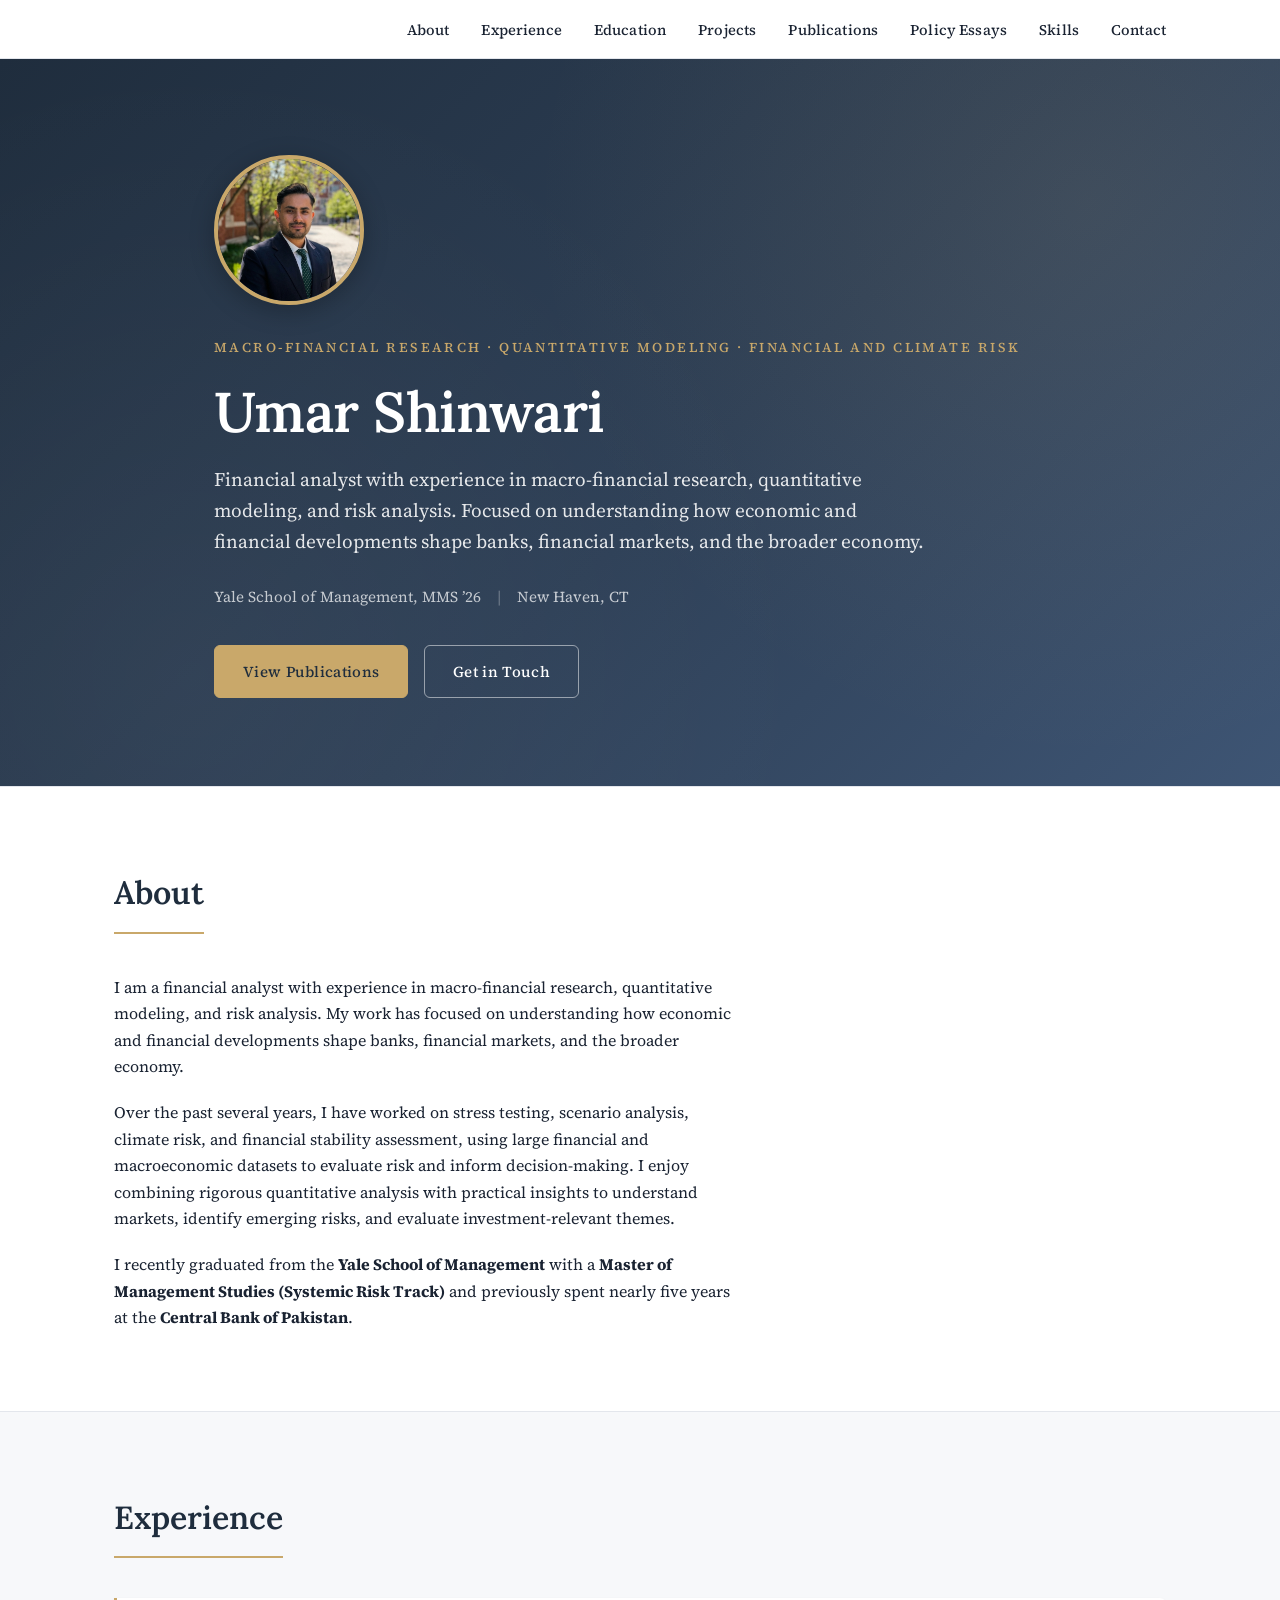
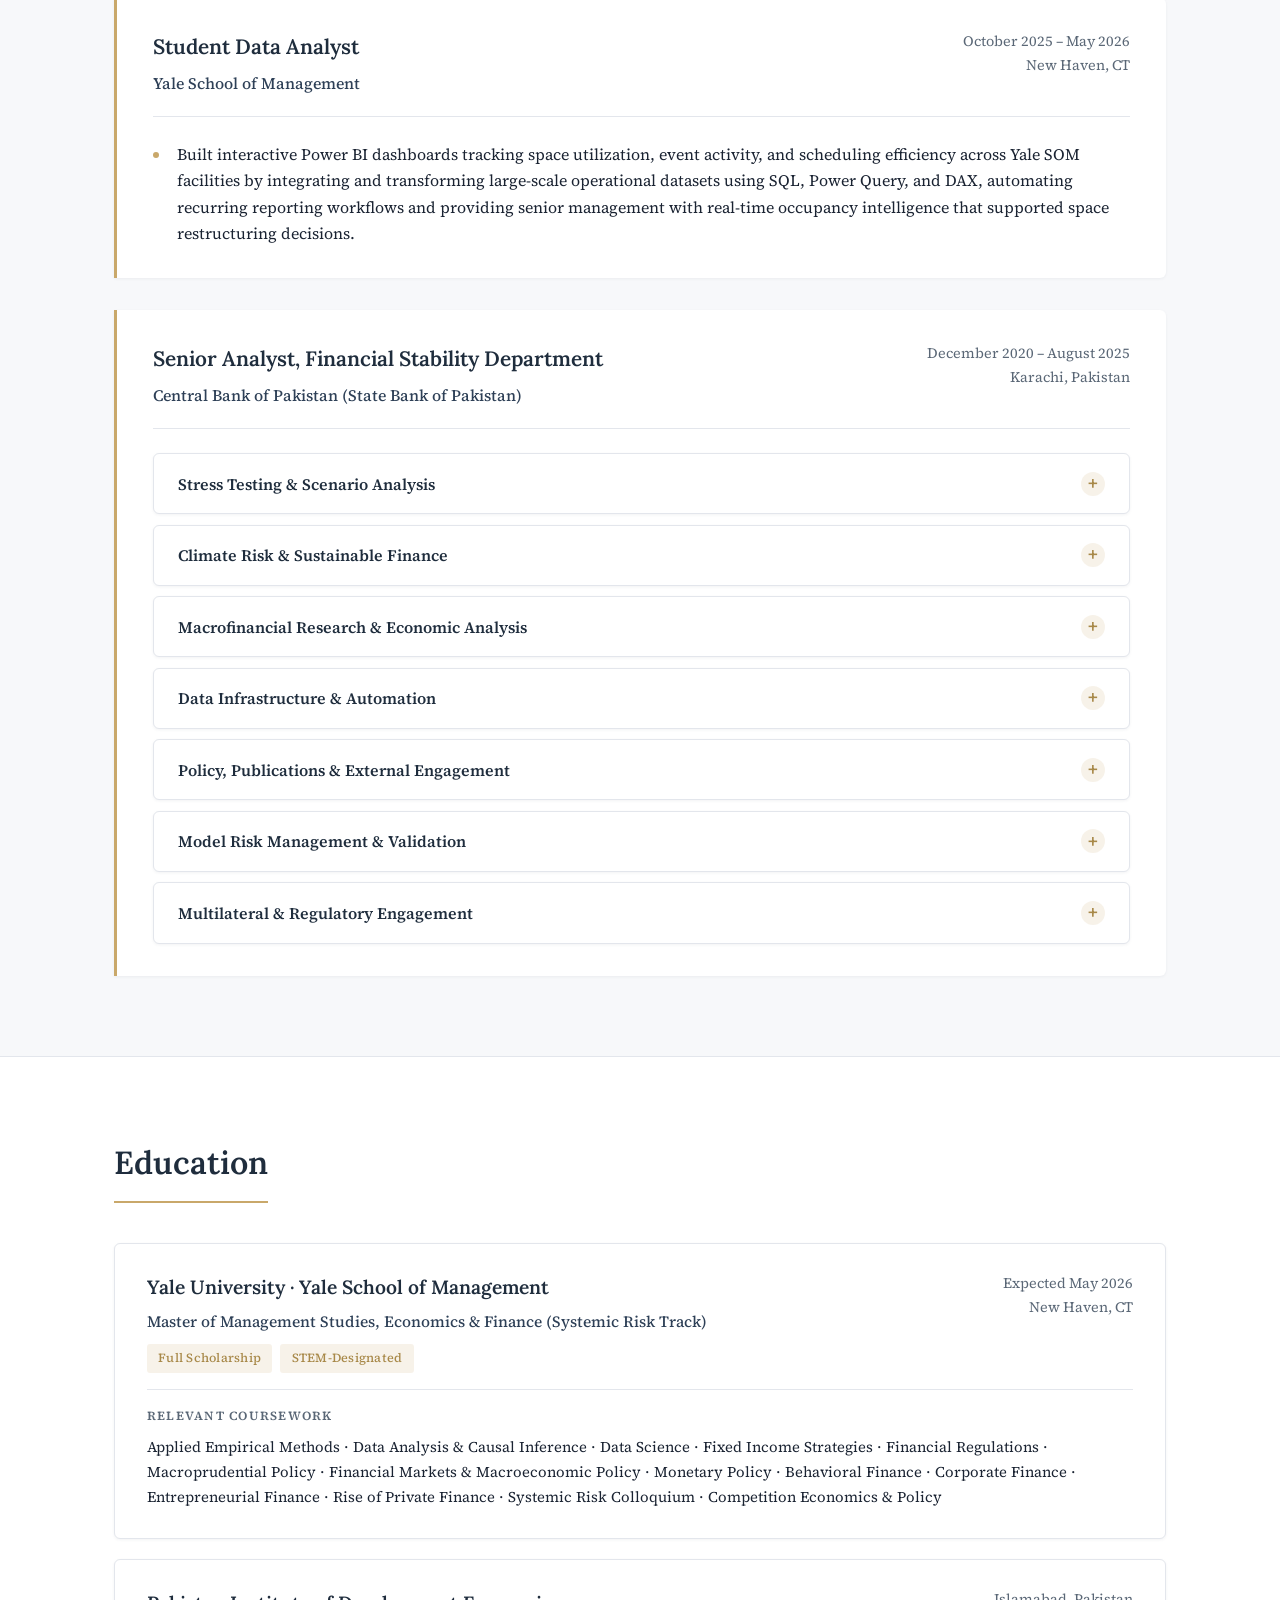
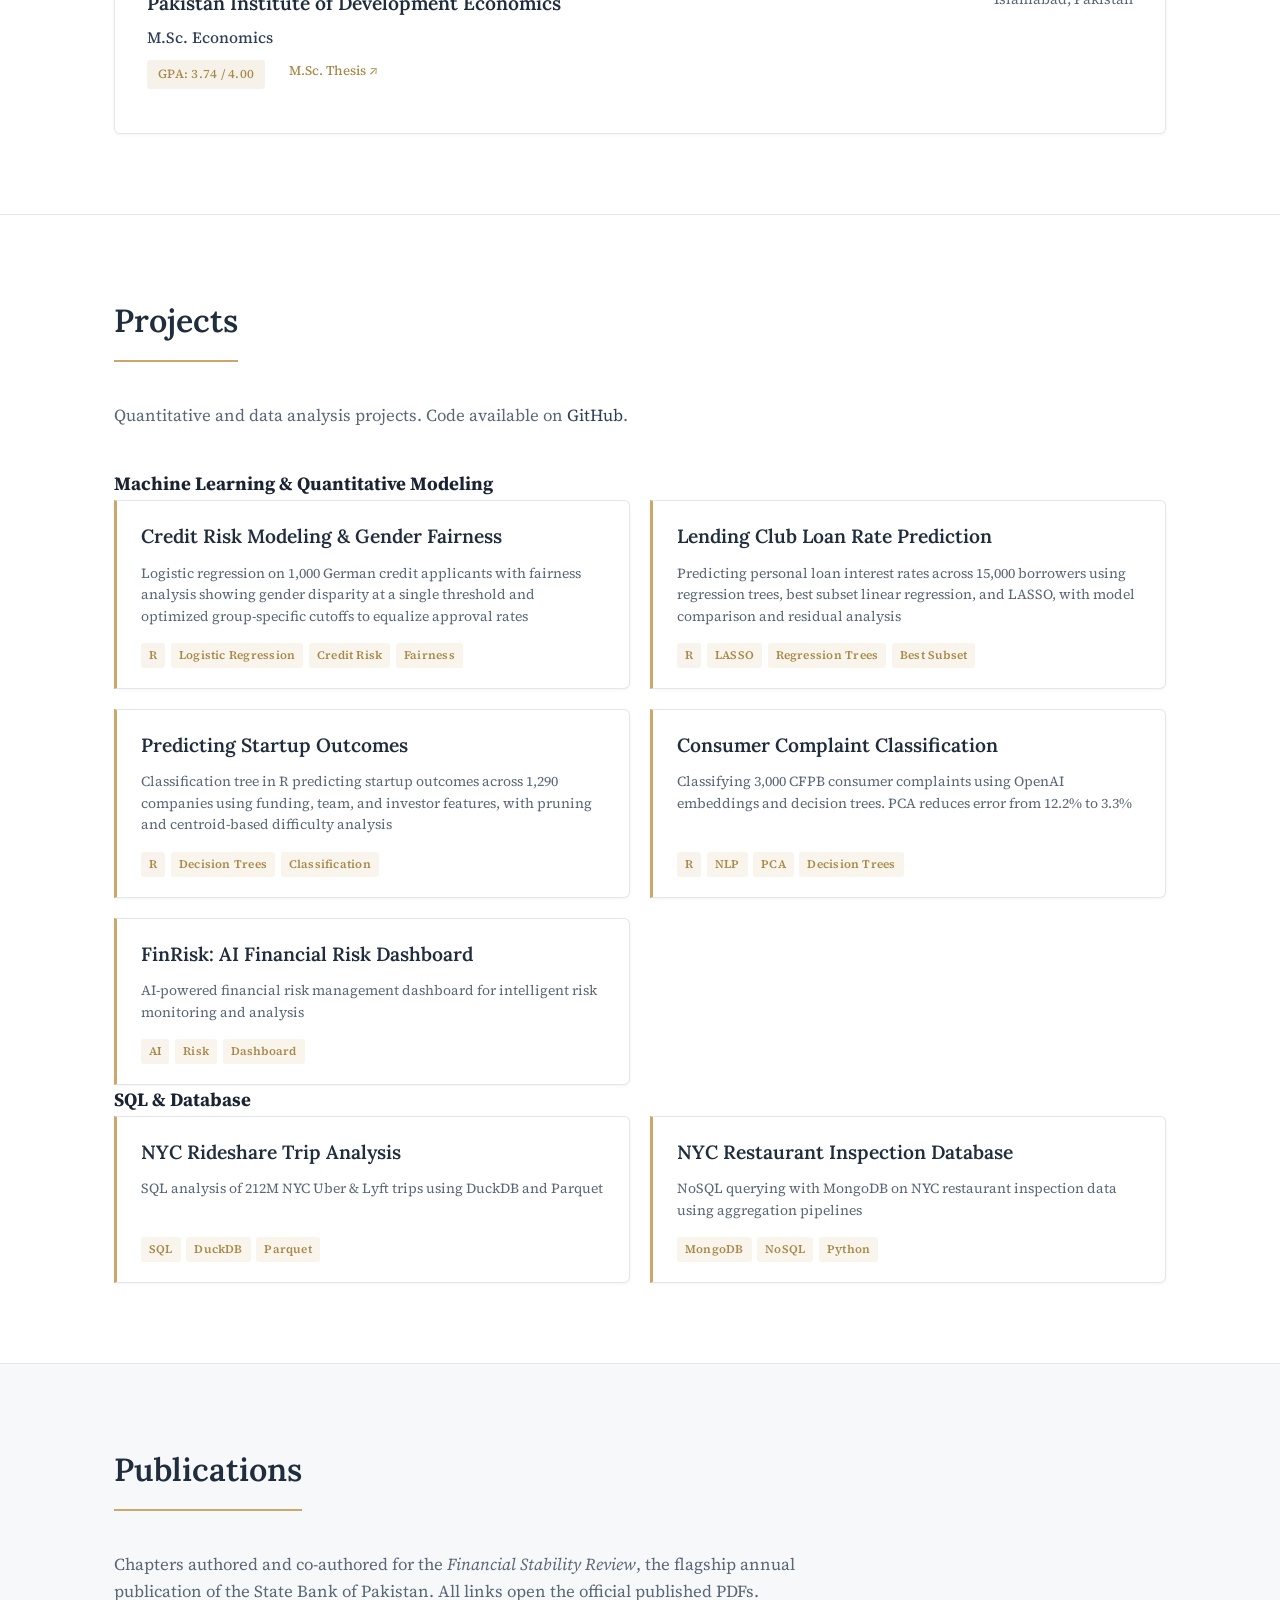
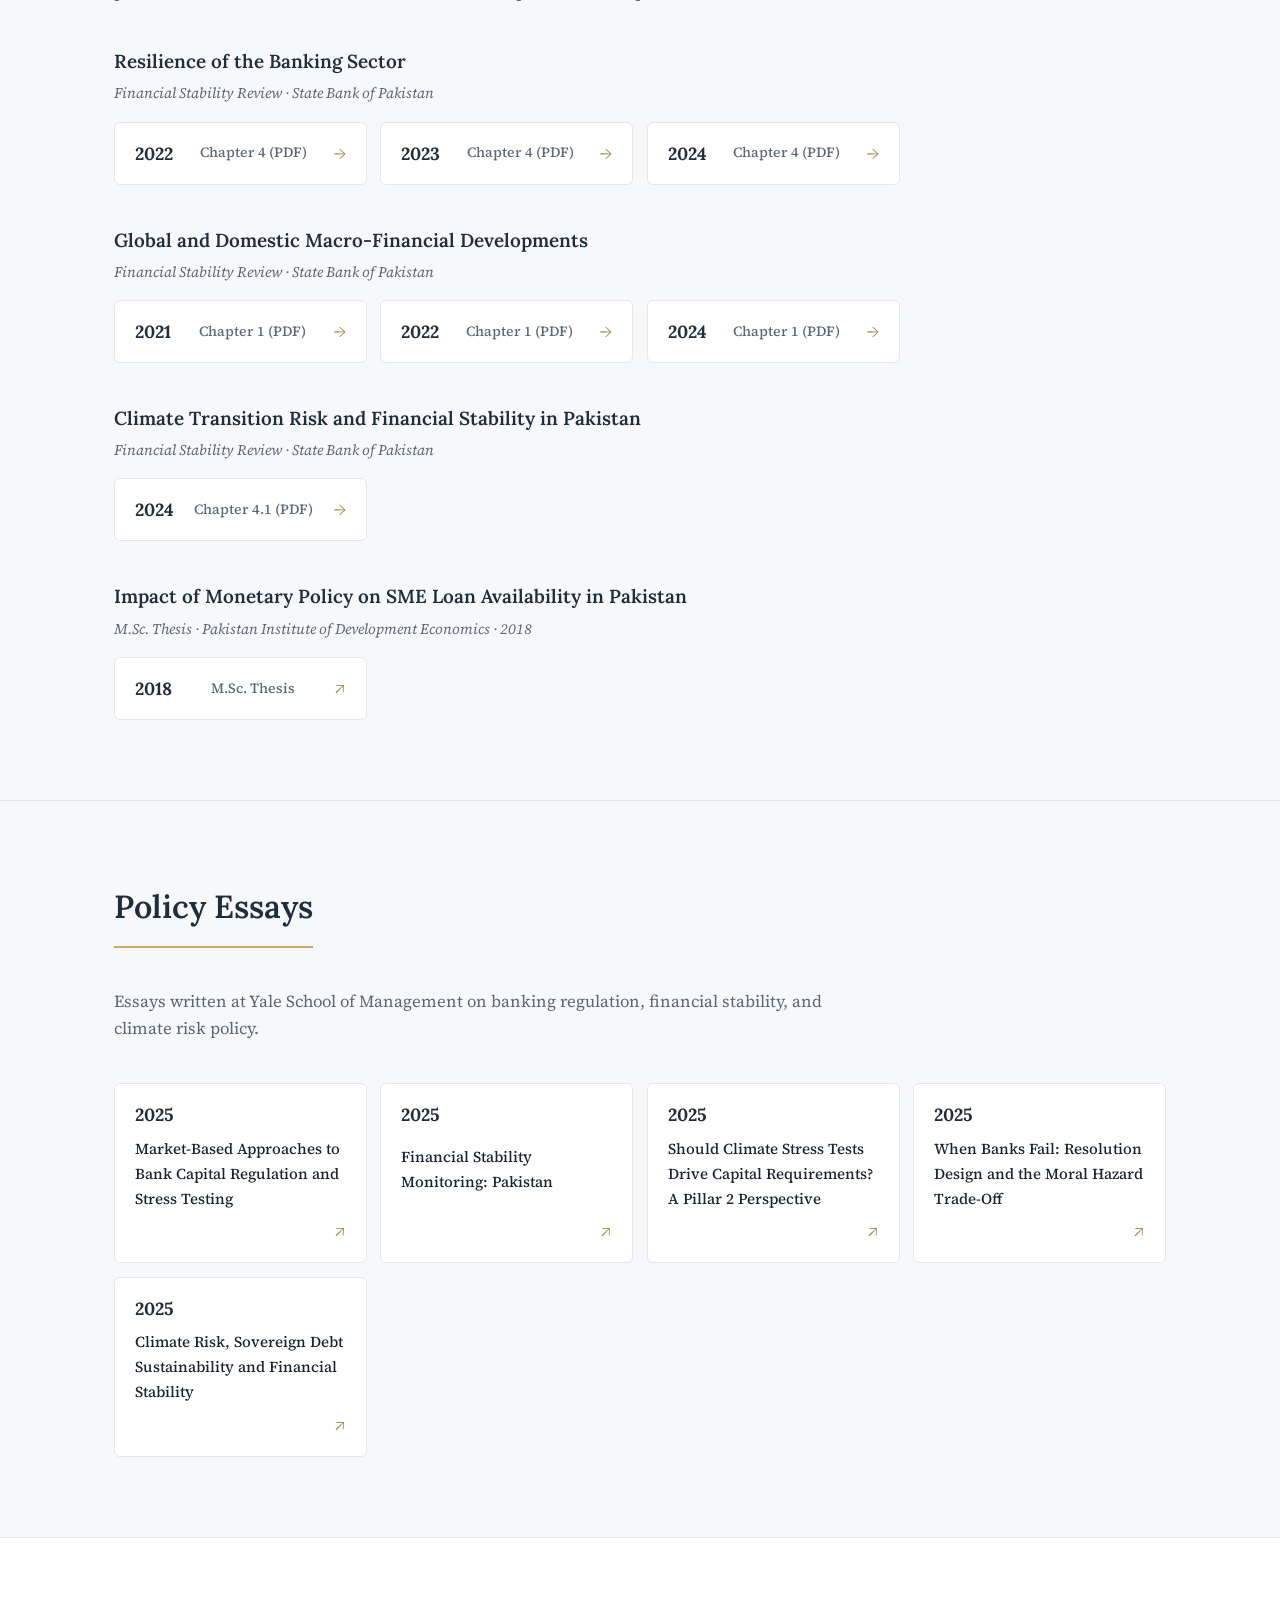
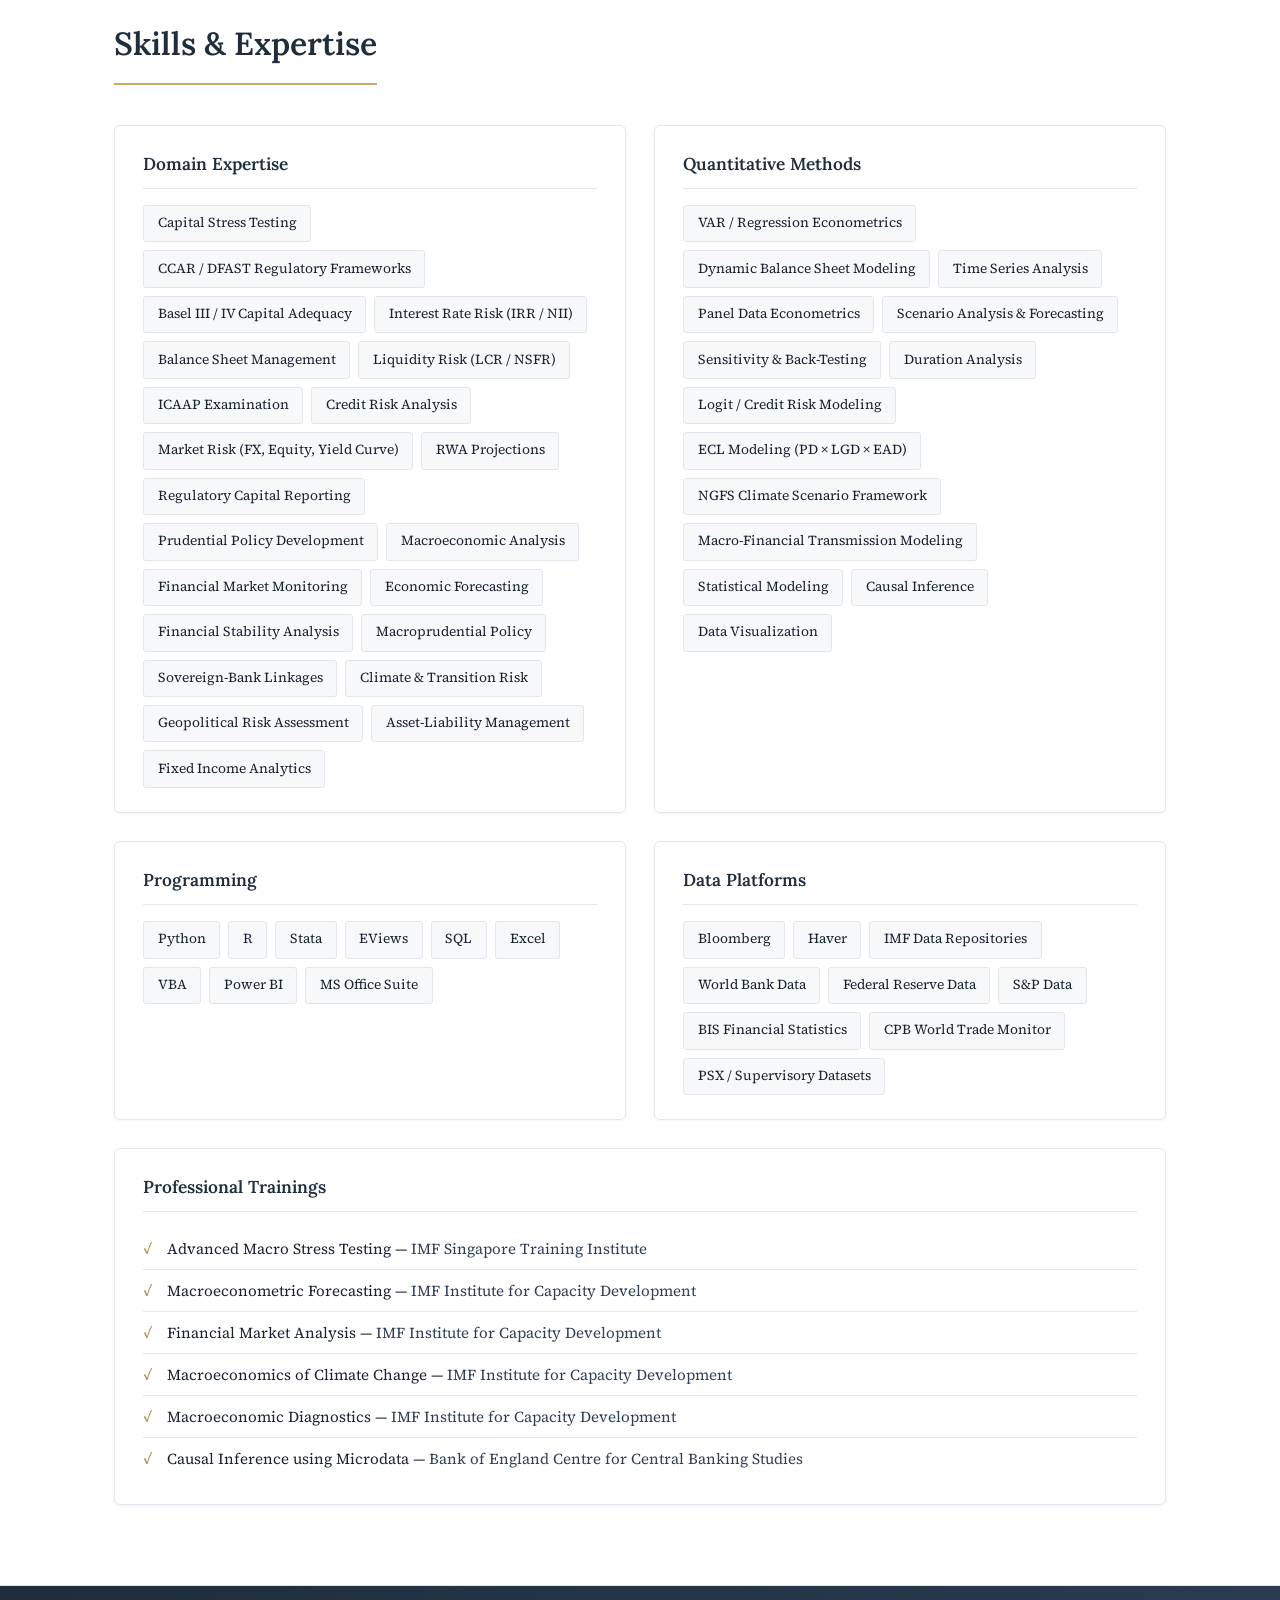
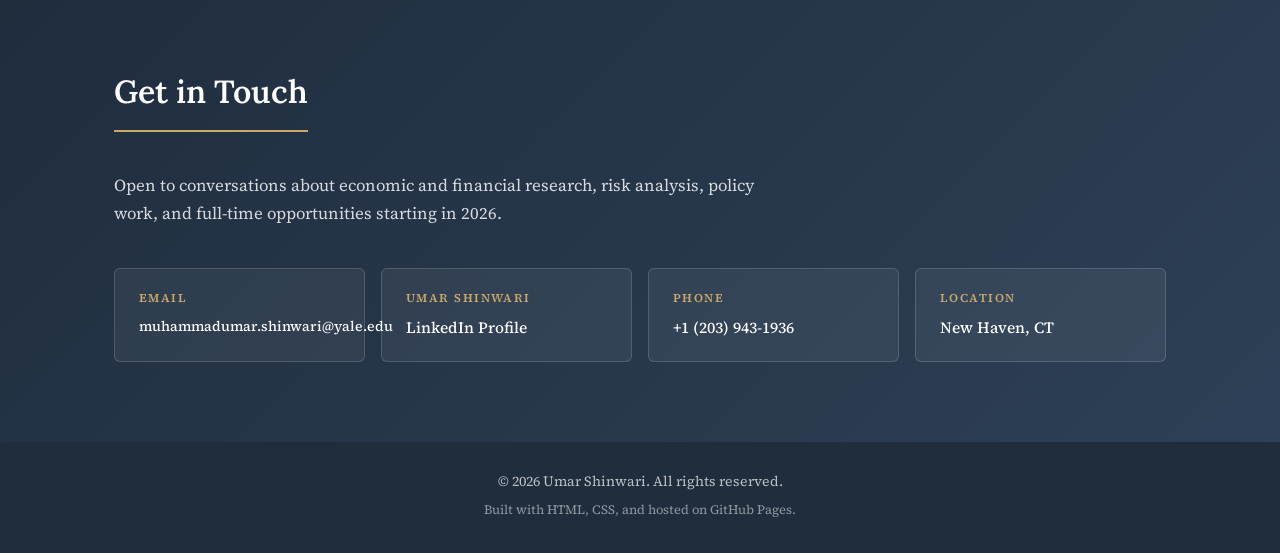
==== commit 62d566ec: "Reorganize projects into ML & Quantitative Modeling and SQL & Database sections" ====
--- a/index.html
+++ b/index.html
@@ -298,7 +298,49 @@
                 Quantitative and data analysis projects. Code available on
                 <a href="https://github.com/muhammadumarshinwari" target="_blank" rel="noopener noreferrer">GitHub</a>.
             </p>
+            <h3 class="proj-category">Machine Learning &amp; Quantitative Modeling</h3>
             <div class="proj-grid">
+
+                <a class="proj-card" href="https://github.com/muhammadumarshinwari/credit-risk-fairness-r" target="_blank" rel="noopener noreferrer">
+                    <div class="proj-card-top">
+                        <span class="proj-repo">Credit Risk Modeling &amp; Gender Fairness</span>
+                        <svg class="proj-ext" viewBox="0 0 24 24" fill="none" stroke="currentColor" stroke-width="2" stroke-linecap="round" stroke-linejoin="round"><line x1="7" y1="17" x2="17" y2="7"/><polyline points="7 7 17 7 17 17"/></svg>
+                    </div>
+                    <p class="proj-about">Logistic regression on 1,000 German credit applicants with fairness analysis showing gender disparity at a single threshold and optimized group-specific cutoffs to equalize approval rates</p>
+                    <div class="proj-tags">
+                        <span class="proj-tag">R</span>
+                        <span class="proj-tag">Logistic Regression</span>
+                        <span class="proj-tag">Credit Risk</span>
+                        <span class="proj-tag">Fairness</span>
+                    </div>
+                </a>
+
+                <a class="proj-card" href="https://github.com/muhammadumarshinwari/lending-club-rate-prediction" target="_blank" rel="noopener noreferrer">
+                    <div class="proj-card-top">
+                        <span class="proj-repo">Lending Club Loan Rate Prediction</span>
+                        <svg class="proj-ext" viewBox="0 0 24 24" fill="none" stroke="currentColor" stroke-width="2" stroke-linecap="round" stroke-linejoin="round"><line x1="7" y1="17" x2="17" y2="7"/><polyline points="7 7 17 7 17 17"/></svg>
+                    </div>
+                    <p class="proj-about">Predicting personal loan interest rates across 15,000 borrowers using regression trees, best subset linear regression, and LASSO, with model comparison and residual analysis</p>
+                    <div class="proj-tags">
+                        <span class="proj-tag">R</span>
+                        <span class="proj-tag">LASSO</span>
+                        <span class="proj-tag">Regression Trees</span>
+                        <span class="proj-tag">Best Subset</span>
+                    </div>
+                </a>
+
+                <a class="proj-card" href="https://github.com/muhammadumarshinwari/startup-classification-tree" target="_blank" rel="noopener noreferrer">
+                    <div class="proj-card-top">
+                        <span class="proj-repo">Predicting Startup Outcomes</span>
+                        <svg class="proj-ext" viewBox="0 0 24 24" fill="none" stroke="currentColor" stroke-width="2" stroke-linecap="round" stroke-linejoin="round"><line x1="7" y1="17" x2="17" y2="7"/><polyline points="7 7 17 7 17 17"/></svg>
+                    </div>
+                    <p class="proj-about">Classification tree in R predicting startup outcomes across 1,290 companies using funding, team, and investor features, with pruning and centroid-based difficulty analysis</p>
+                    <div class="proj-tags">
+                        <span class="proj-tag">R</span>
+                        <span class="proj-tag">Decision Trees</span>
+                        <span class="proj-tag">Classification</span>
+                    </div>
+                </a>
 
                 <a class="proj-card" href="https://github.com/muhammadumarshinwari/cfpb-complaint-classifier" target="_blank" rel="noopener noreferrer">
                     <div class="proj-card-top">
@@ -314,6 +356,24 @@
                     </div>
                 </a>
 
+                <a class="proj-card" href="https://pranikc.github.io/FinRisk" target="_blank" rel="noopener noreferrer">
+                    <div class="proj-card-top">
+                        <span class="proj-repo">FinRisk: AI Financial Risk Dashboard</span>
+                        <svg class="proj-ext" viewBox="0 0 24 24" fill="none" stroke="currentColor" stroke-width="2" stroke-linecap="round" stroke-linejoin="round"><line x1="7" y1="17" x2="17" y2="7"/><polyline points="7 7 17 7 17 17"/></svg>
+                    </div>
+                    <p class="proj-about">AI-powered financial risk management dashboard for intelligent risk monitoring and analysis</p>
+                    <div class="proj-tags">
+                        <span class="proj-tag">AI</span>
+                        <span class="proj-tag">Risk</span>
+                        <span class="proj-tag">Dashboard</span>
+                    </div>
+                </a>
+
+            </div>
+
+            <h3 class="proj-category">SQL &amp; Database</h3>
+            <div class="proj-grid">
+
                 <a class="proj-card" href="https://github.com/muhammadumarshinwari/nyc-rideshare-analytics" target="_blank" rel="noopener noreferrer">
                     <div class="proj-card-top">
                         <span class="proj-repo">NYC Rideshare Trip Analysis</span>
@@ -337,61 +397,6 @@
                         <span class="proj-tag">MongoDB</span>
                         <span class="proj-tag">NoSQL</span>
                         <span class="proj-tag">Python</span>
-                    </div>
-                </a>
-
-                <a class="proj-card" href="https://github.com/muhammadumarshinwari/credit-risk-fairness-r" target="_blank" rel="noopener noreferrer">
-                    <div class="proj-card-top">
-                        <span class="proj-repo">Credit Risk Modeling and Gender Fairness</span>
-                        <svg class="proj-ext" viewBox="0 0 24 24" fill="none" stroke="currentColor" stroke-width="2" stroke-linecap="round" stroke-linejoin="round"><line x1="7" y1="17" x2="17" y2="7"/><polyline points="7 7 17 7 17 17"/></svg>
-                    </div>
-                    <p class="proj-about">Logistic regression on 1,000 German credit applicants with fairness analysis showing gender disparity at a single threshold and optimized group-specific cutoffs to equalize approval rates</p>
-                    <div class="proj-tags">
-                        <span class="proj-tag">R</span>
-                        <span class="proj-tag">Logistic Regression</span>
-                        <span class="proj-tag">Fairness</span>
-                        <span class="proj-tag">Credit Risk</span>
-                    </div>
-                </a>
-
-                <a class="proj-card" href="https://github.com/muhammadumarshinwari/startup-classification-tree" target="_blank" rel="noopener noreferrer">
-                    <div class="proj-card-top">
-                        <span class="proj-repo">Predicting Startup Outcomes with Decision Trees</span>
-                        <svg class="proj-ext" viewBox="0 0 24 24" fill="none" stroke="currentColor" stroke-width="2" stroke-linecap="round" stroke-linejoin="round"><line x1="7" y1="17" x2="17" y2="7"/><polyline points="7 7 17 7 17 17"/></svg>
-                    </div>
-                    <p class="proj-about">Classification tree in R predicting startup outcomes across 1,290 companies using funding, team, and investor features, with pruning and centroid-based difficulty analysis</p>
-                    <div class="proj-tags">
-                        <span class="proj-tag">R</span>
-                        <span class="proj-tag">Decision Trees</span>
-                        <span class="proj-tag">Classification</span>
-                        <span class="proj-tag">Startups</span>
-                    </div>
-                </a>
-
-                <a class="proj-card" href="https://github.com/muhammadumarshinwari/lending-club-rate-prediction" target="_blank" rel="noopener noreferrer">
-                    <div class="proj-card-top">
-                        <span class="proj-repo">Lending Club Loan Rate Prediction</span>
-                        <svg class="proj-ext" viewBox="0 0 24 24" fill="none" stroke="currentColor" stroke-width="2" stroke-linecap="round" stroke-linejoin="round"><line x1="7" y1="17" x2="17" y2="7"/><polyline points="7 7 17 7 17 17"/></svg>
-                    </div>
-                    <p class="proj-about">Predicting personal loan interest rates across 15,000 borrowers using regression trees, best subset linear regression, and LASSO, with model comparison and residual analysis</p>
-                    <div class="proj-tags">
-                        <span class="proj-tag">R</span>
-                        <span class="proj-tag">Regression Trees</span>
-                        <span class="proj-tag">LASSO</span>
-                        <span class="proj-tag">Credit Risk</span>
-                    </div>
-                </a>
-
-                <a class="proj-card" href="https://pranikc.github.io/FinRisk" target="_blank" rel="noopener noreferrer">
-                    <div class="proj-card-top">
-                        <span class="proj-repo">FinRisk: AI Financial Risk Dashboard</span>
-                        <svg class="proj-ext" viewBox="0 0 24 24" fill="none" stroke="currentColor" stroke-width="2" stroke-linecap="round" stroke-linejoin="round"><line x1="7" y1="17" x2="17" y2="7"/><polyline points="7 7 17 7 17 17"/></svg>
-                    </div>
-                    <p class="proj-about">AI-powered financial risk management dashboard for intelligent risk monitoring and analysis</p>
-                    <div class="proj-tags">
-                        <span class="proj-tag">AI</span>
-                        <span class="proj-tag">Risk</span>
-                        <span class="proj-tag">Dashboard</span>
                     </div>
                 </a>
 
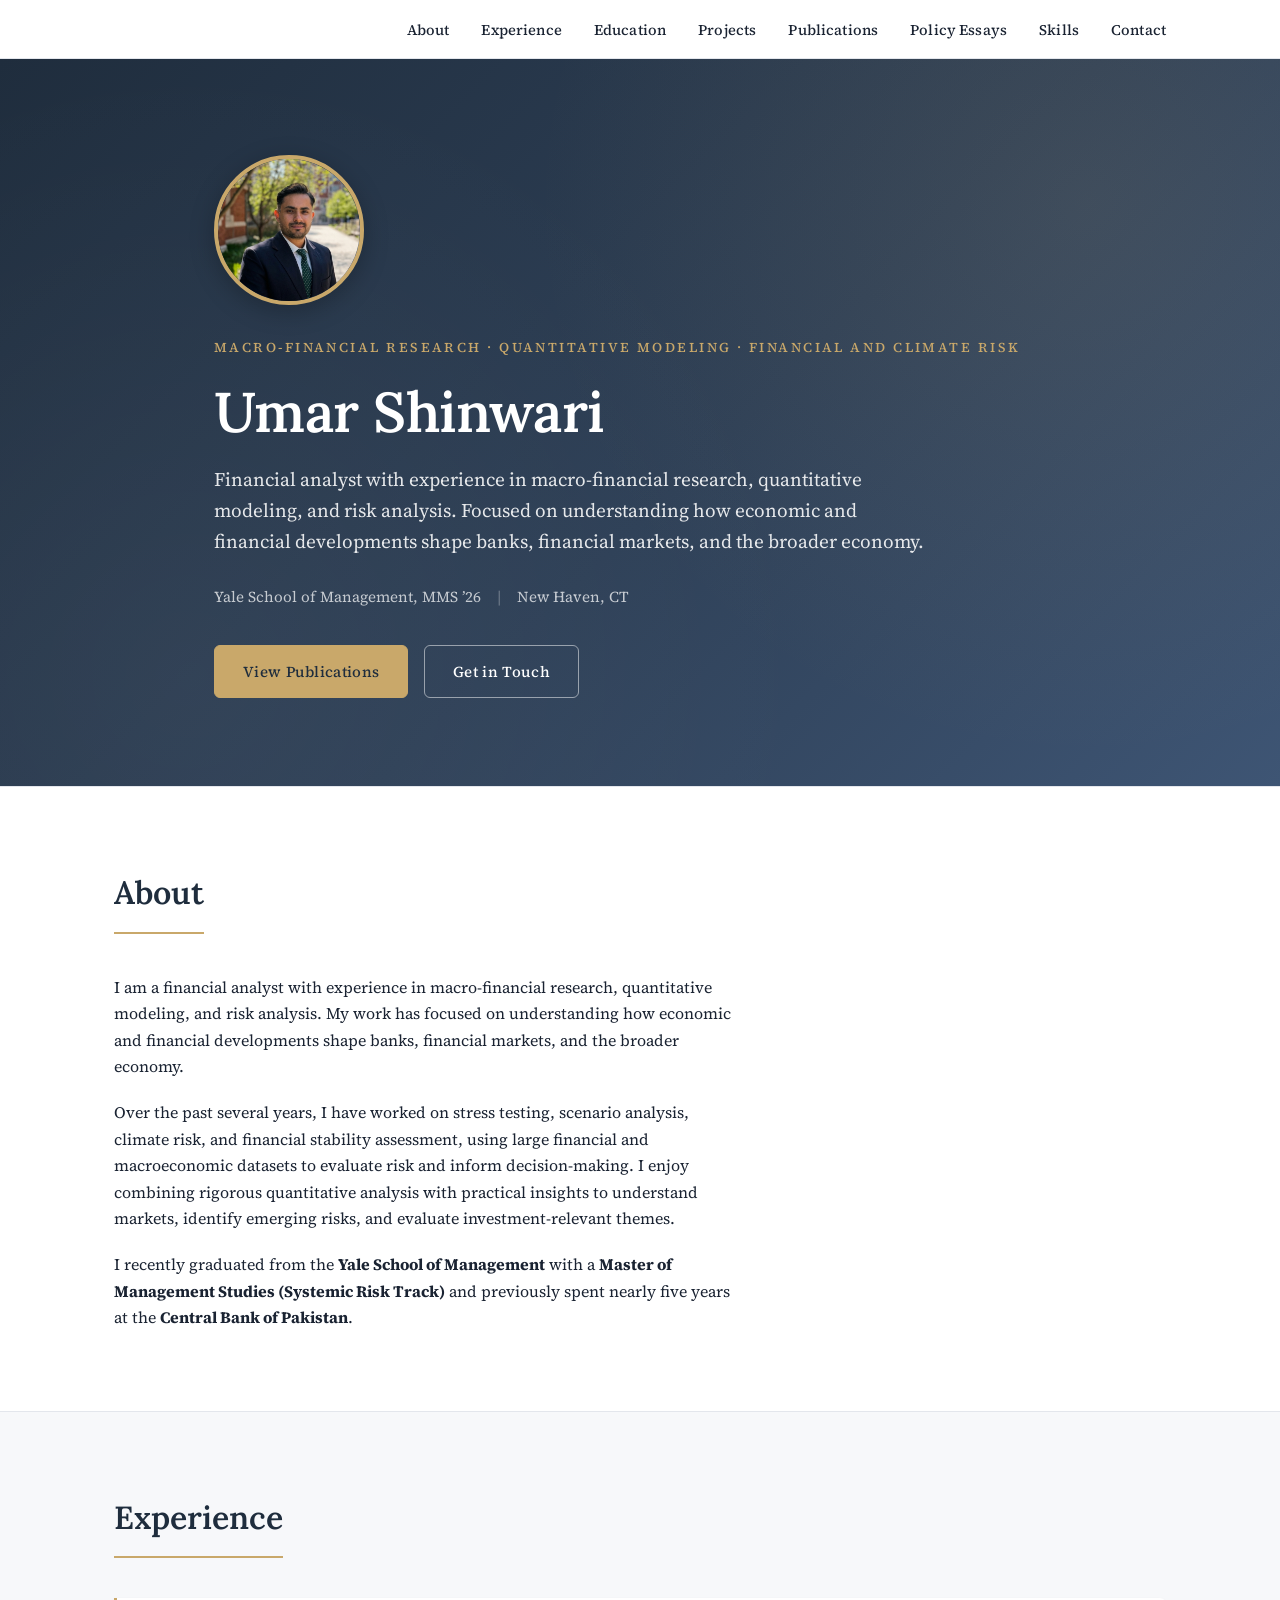
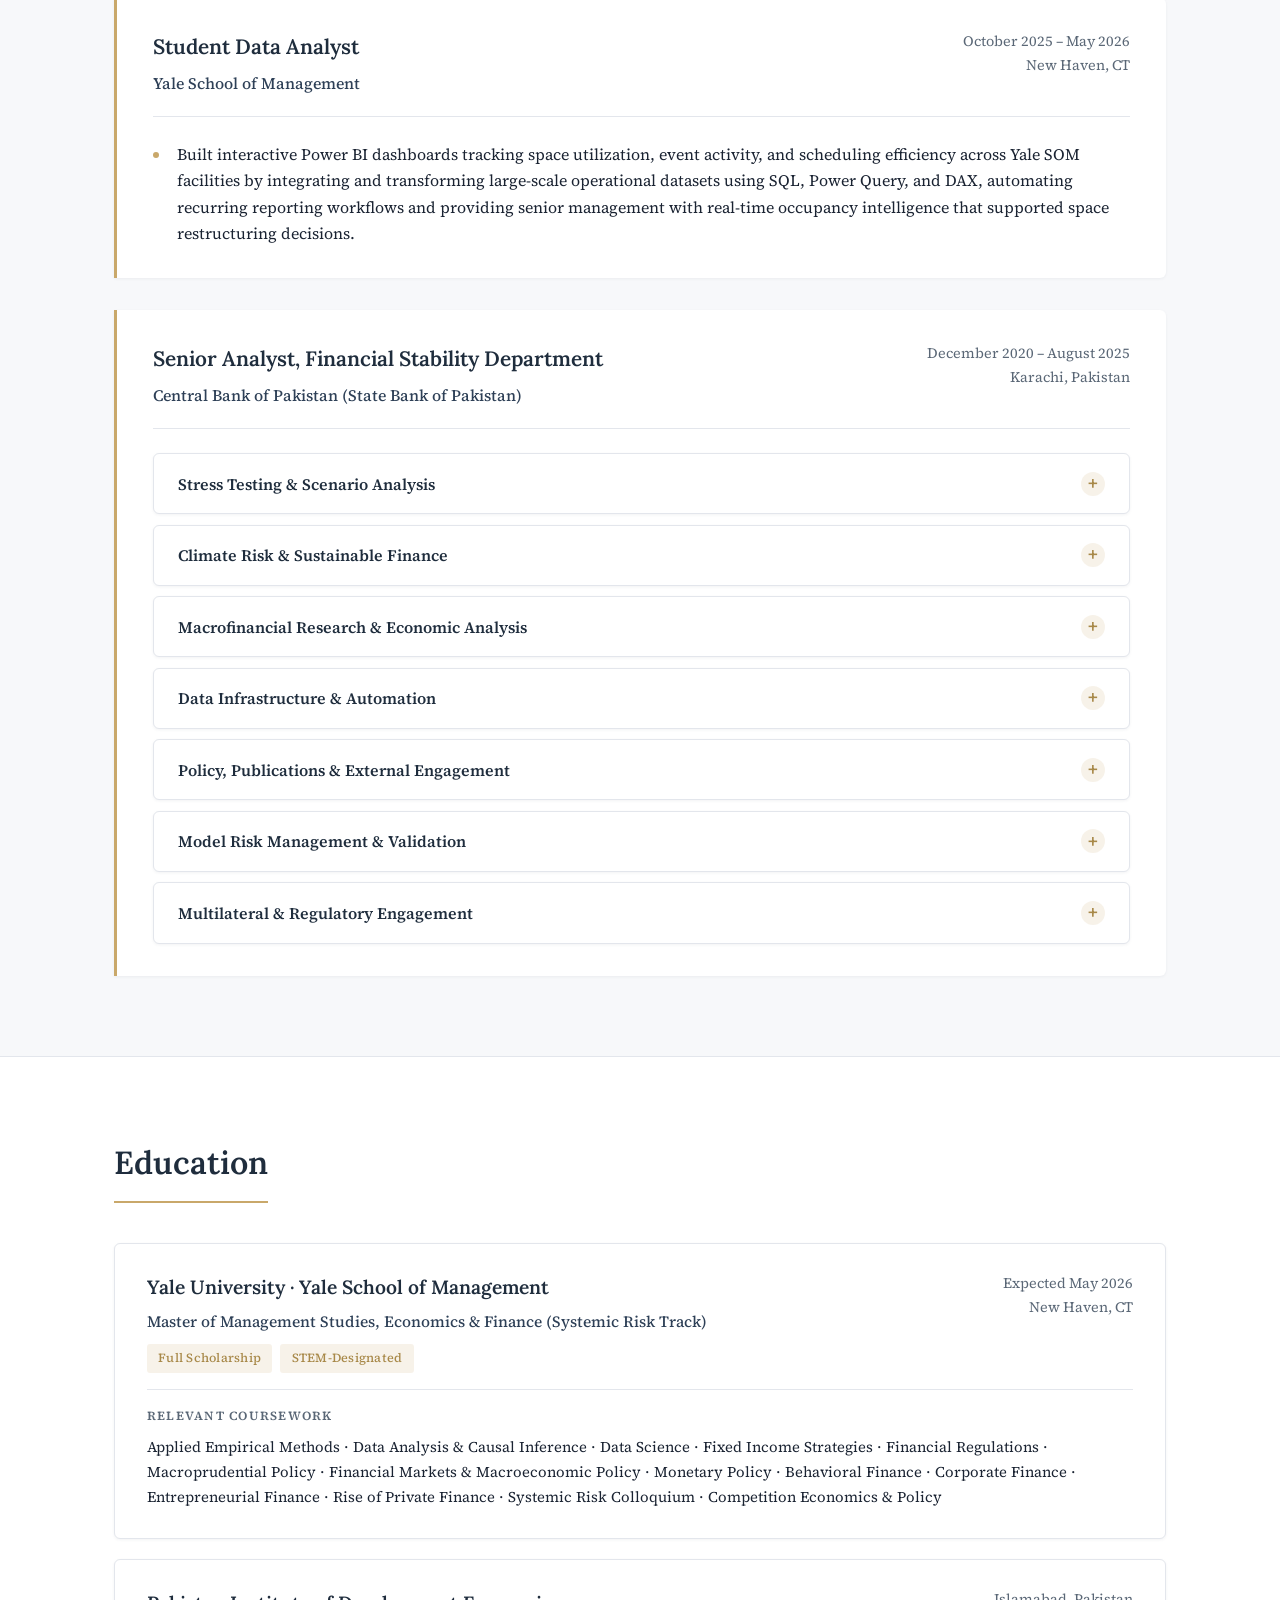
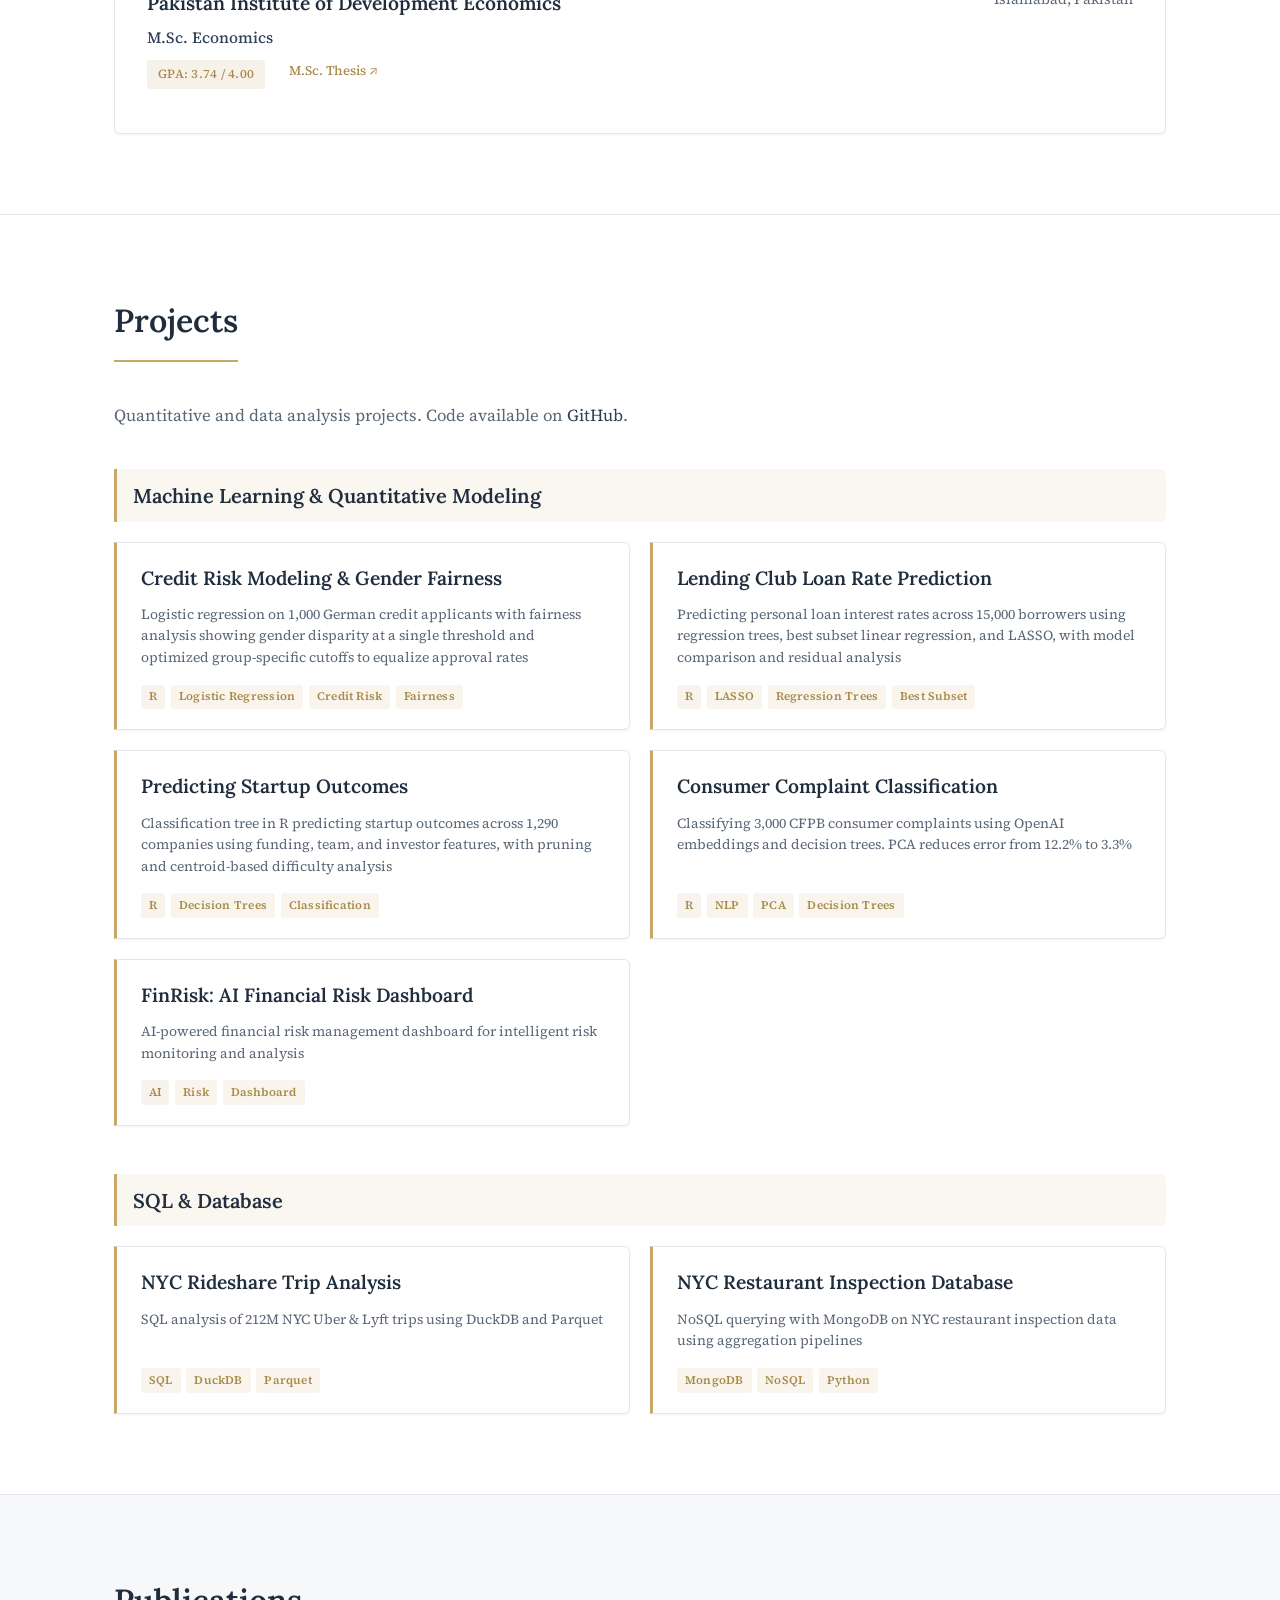
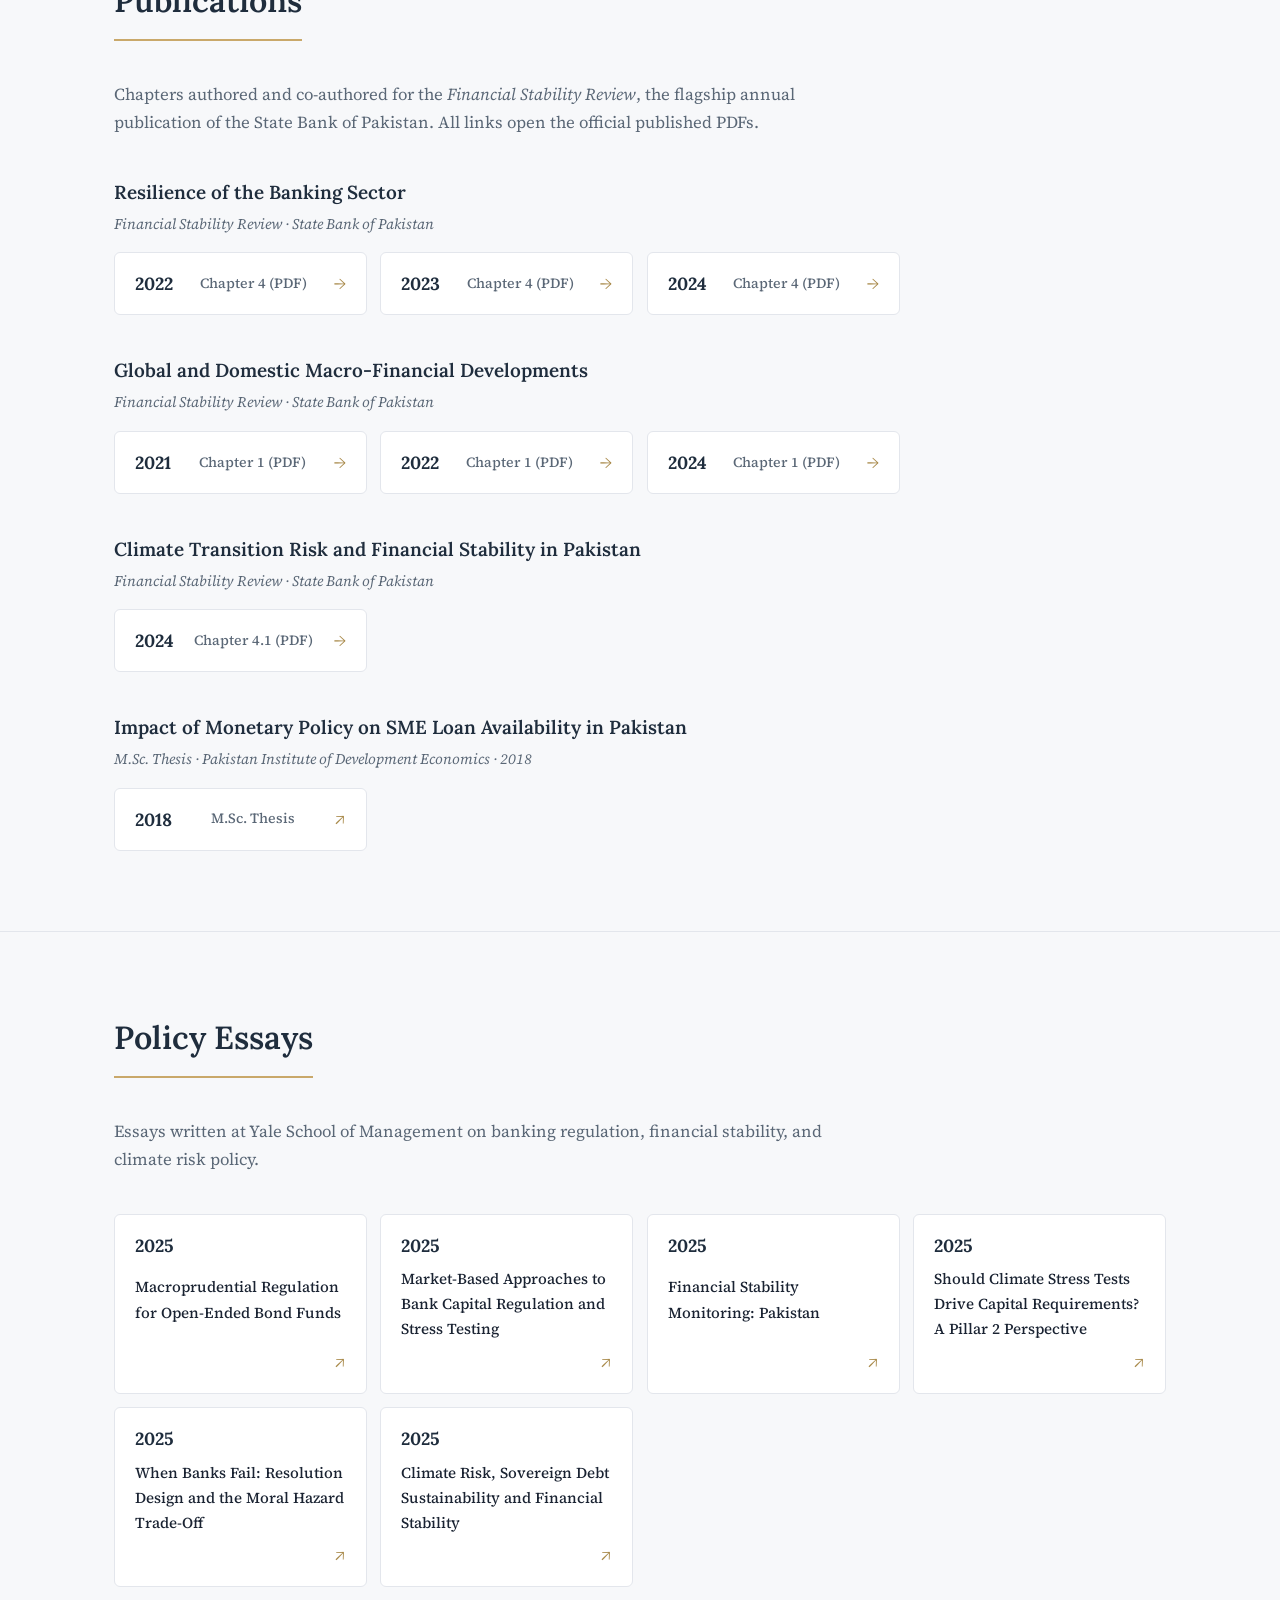
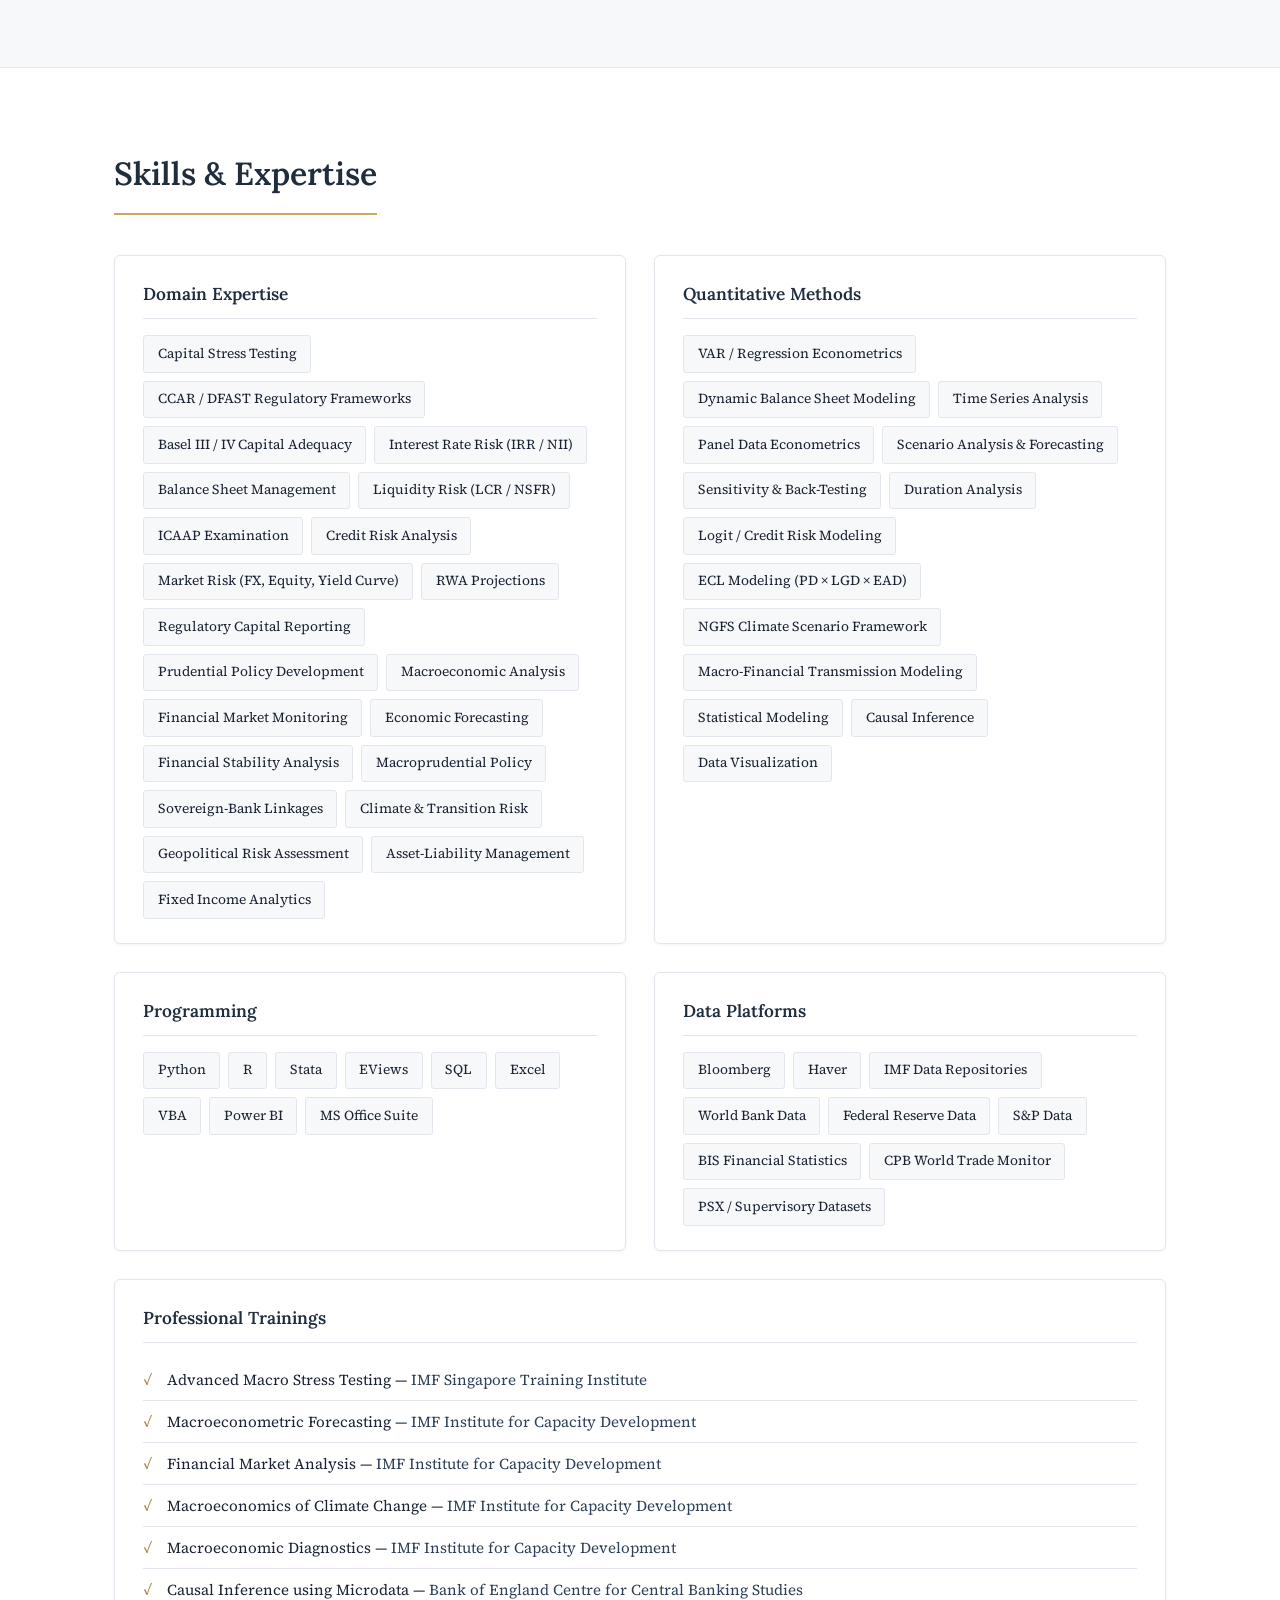
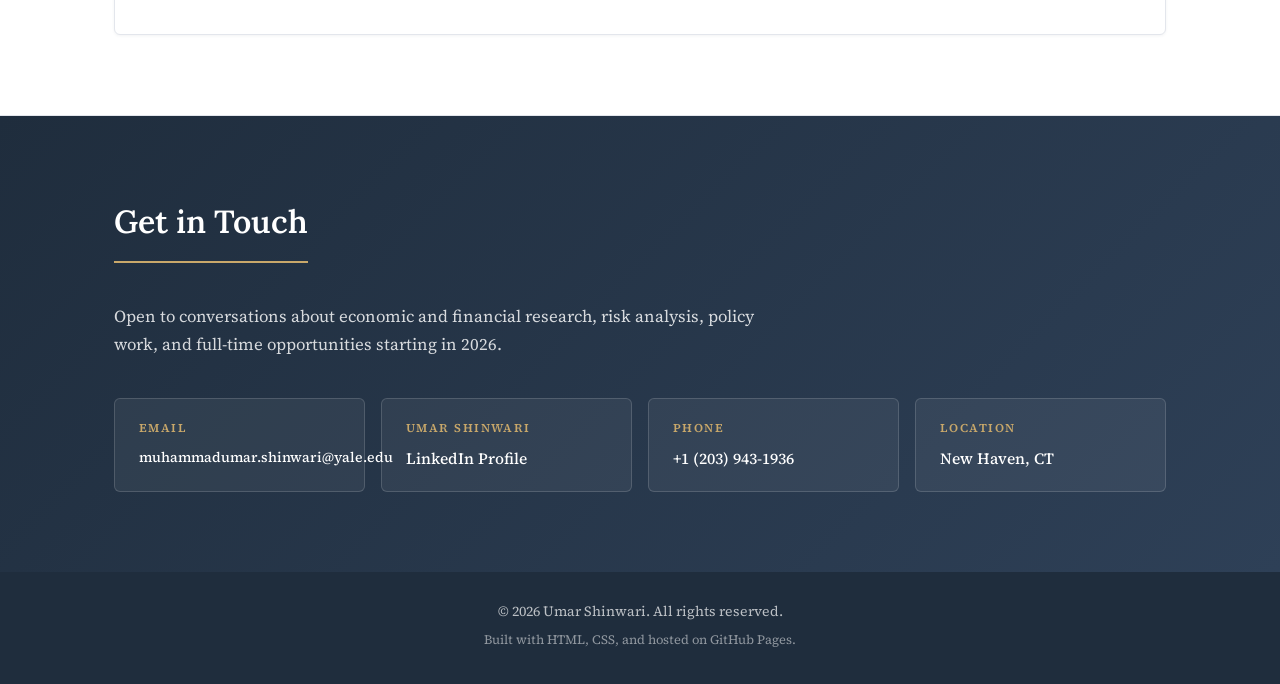
==== commit b63be9bd: "Add Macroprudential Regulation for Open-Ended Bond Funds policy essay" ====
--- a/index.html
+++ b/index.html
@@ -494,6 +494,11 @@
             </p>
             <div class="pub-group">
                 <div class="pub-links">
+                    <a class="pub-card pub-card--essay" href="paper-macroprudential-oebf.html">
+                        <span class="pub-year">2025</span>
+                        <span class="pub-label">Macroprudential Regulation for Open-Ended Bond Funds</span>
+                        <span class="pub-arrow">&#8599;</span>
+                    </a>
                     <a class="pub-card pub-card--essay" href="paper-market-based-capital.html">
                         <span class="pub-year">2025</span>
                         <span class="pub-label">Market-Based Approaches to Bank Capital Regulation and Stress Testing</span>
--- a/style.css
+++ b/style.css
@@ -685,6 +685,23 @@
 }
 
 /* ---------- Projects ---------- */
+.proj-category {
+    font-family: var(--font-heading);
+    font-size: 1.25rem;
+    font-weight: 600;
+    color: var(--navy-dark);
+    margin-bottom: 1.25rem;
+    margin-top: 3rem;
+    padding: 0.6rem 1rem;
+    background: rgba(201, 168, 106, 0.1);
+    border-left: 3px solid var(--accent);
+    border-radius: 0 var(--radius) var(--radius) 0;
+}
+
+.proj-category:first-of-type {
+    margin-top: 0;
+}
+
 .proj-grid {
     display: grid;
     grid-template-columns: 1fr 1fr;
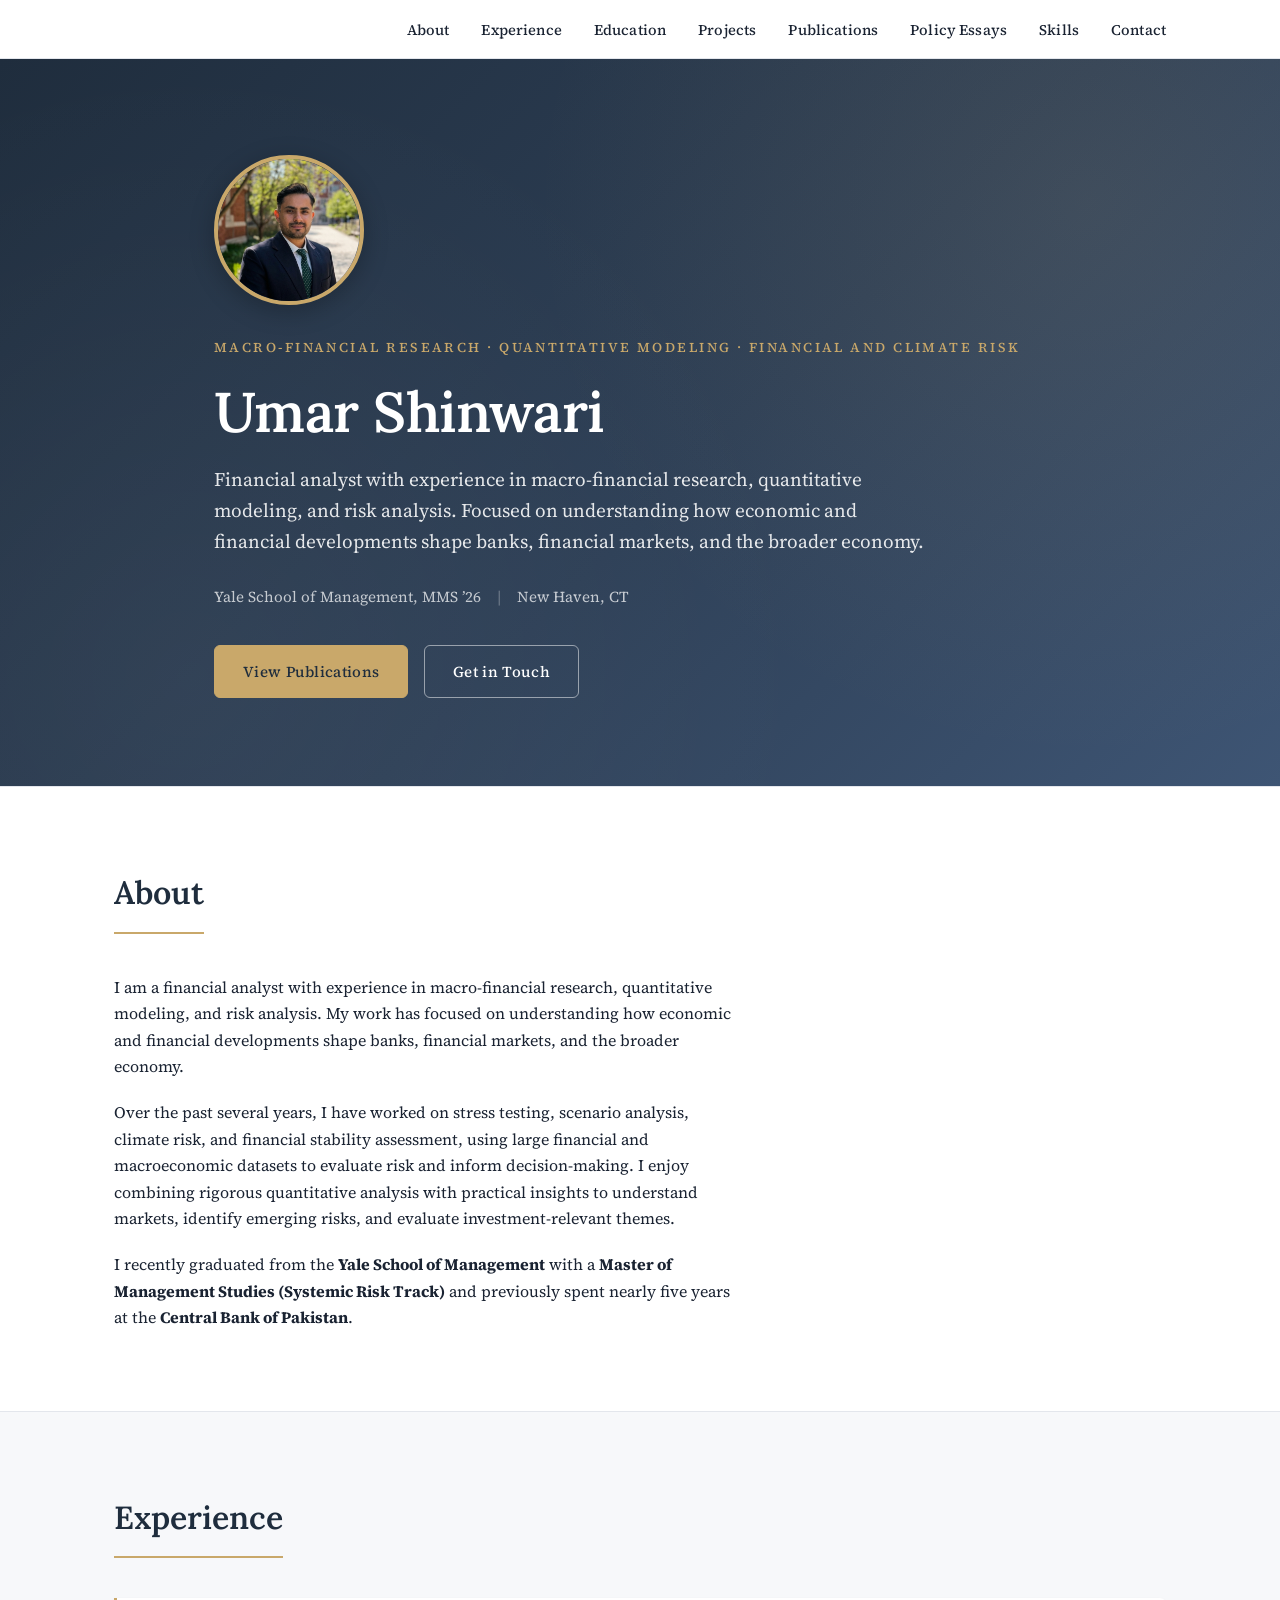
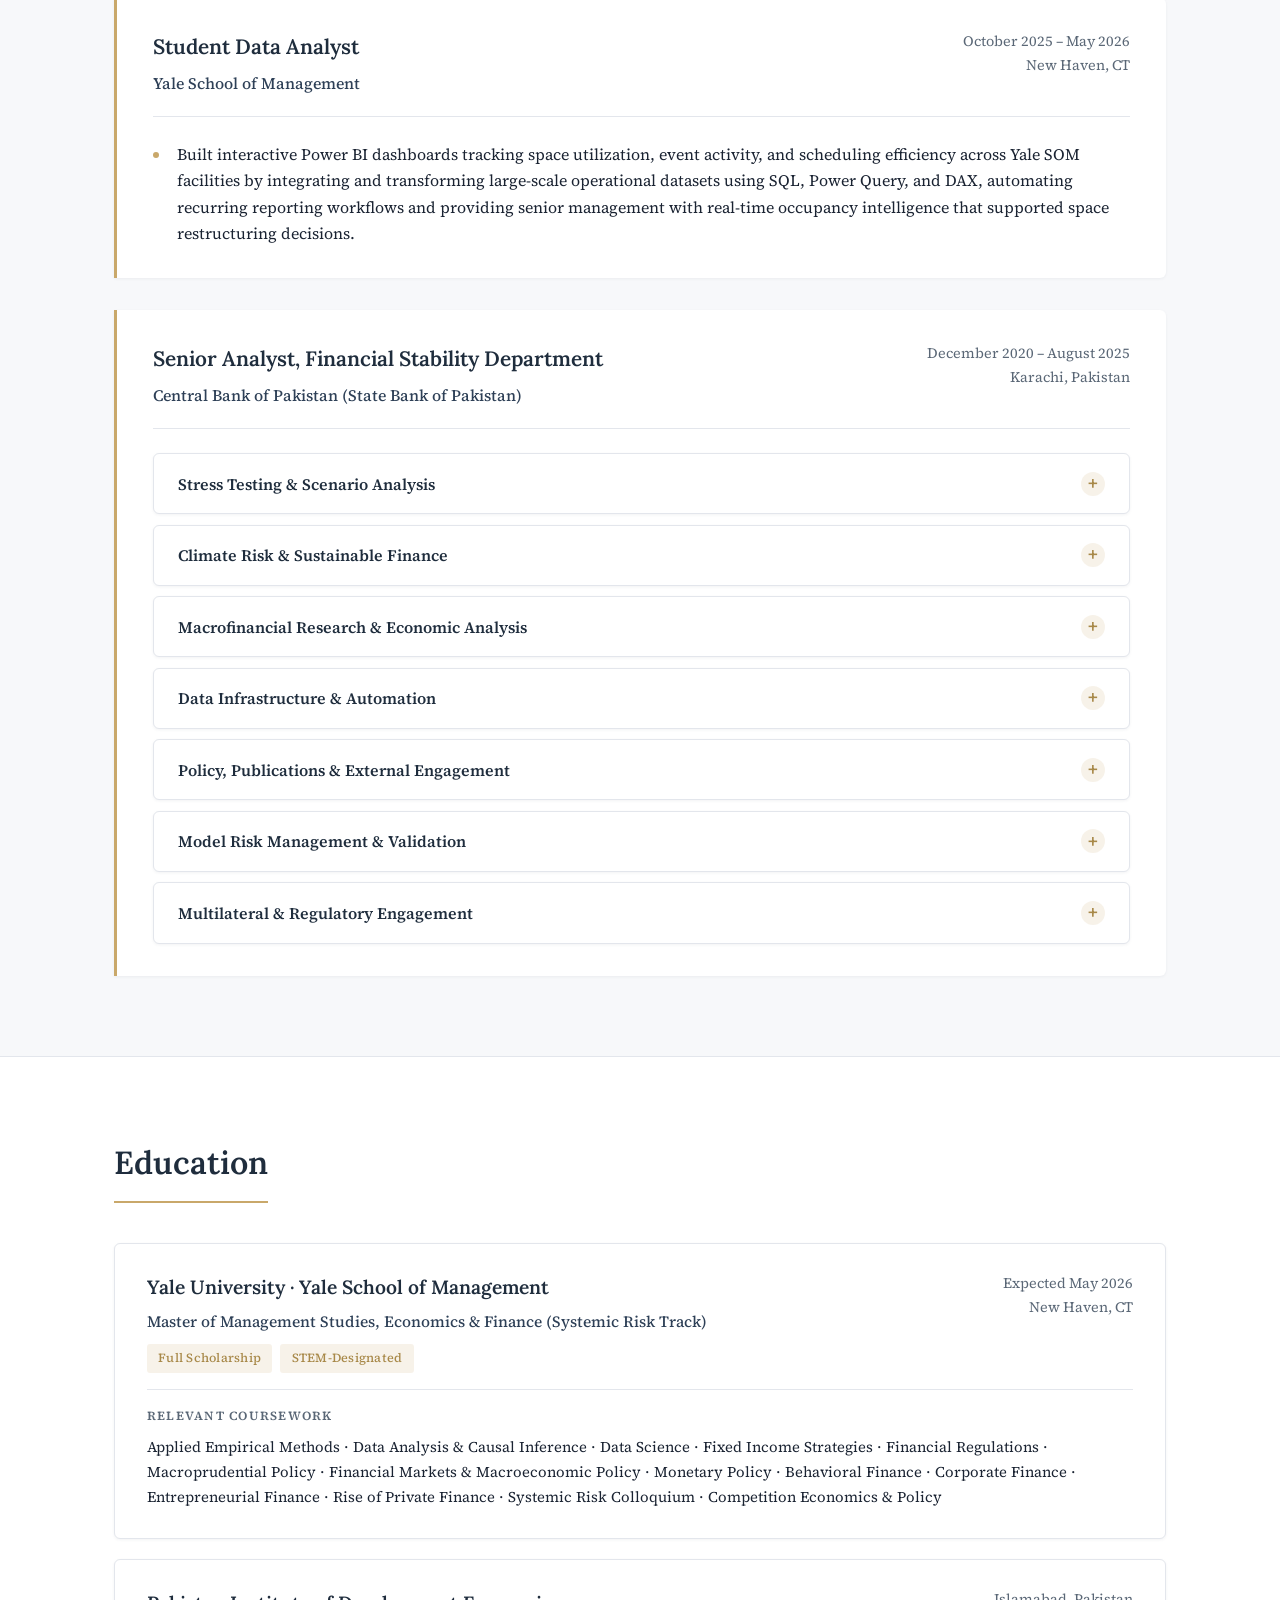
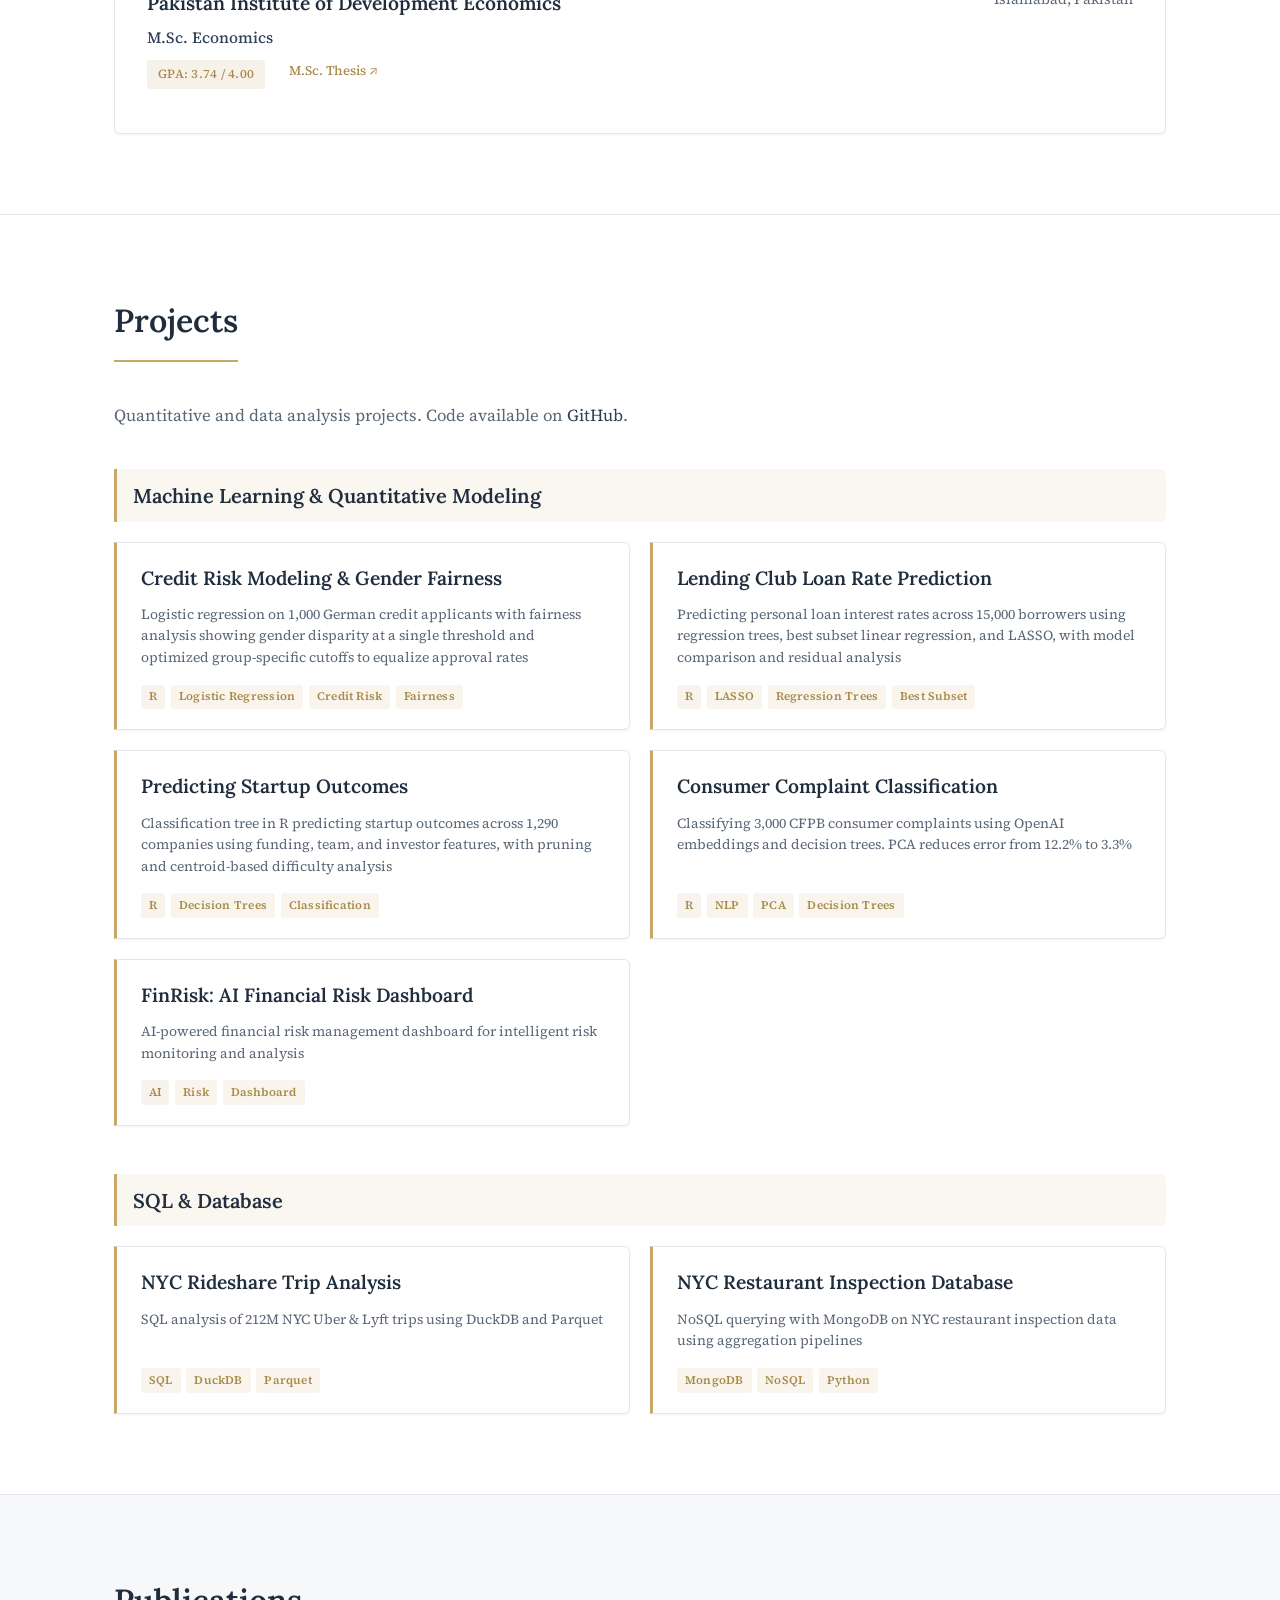
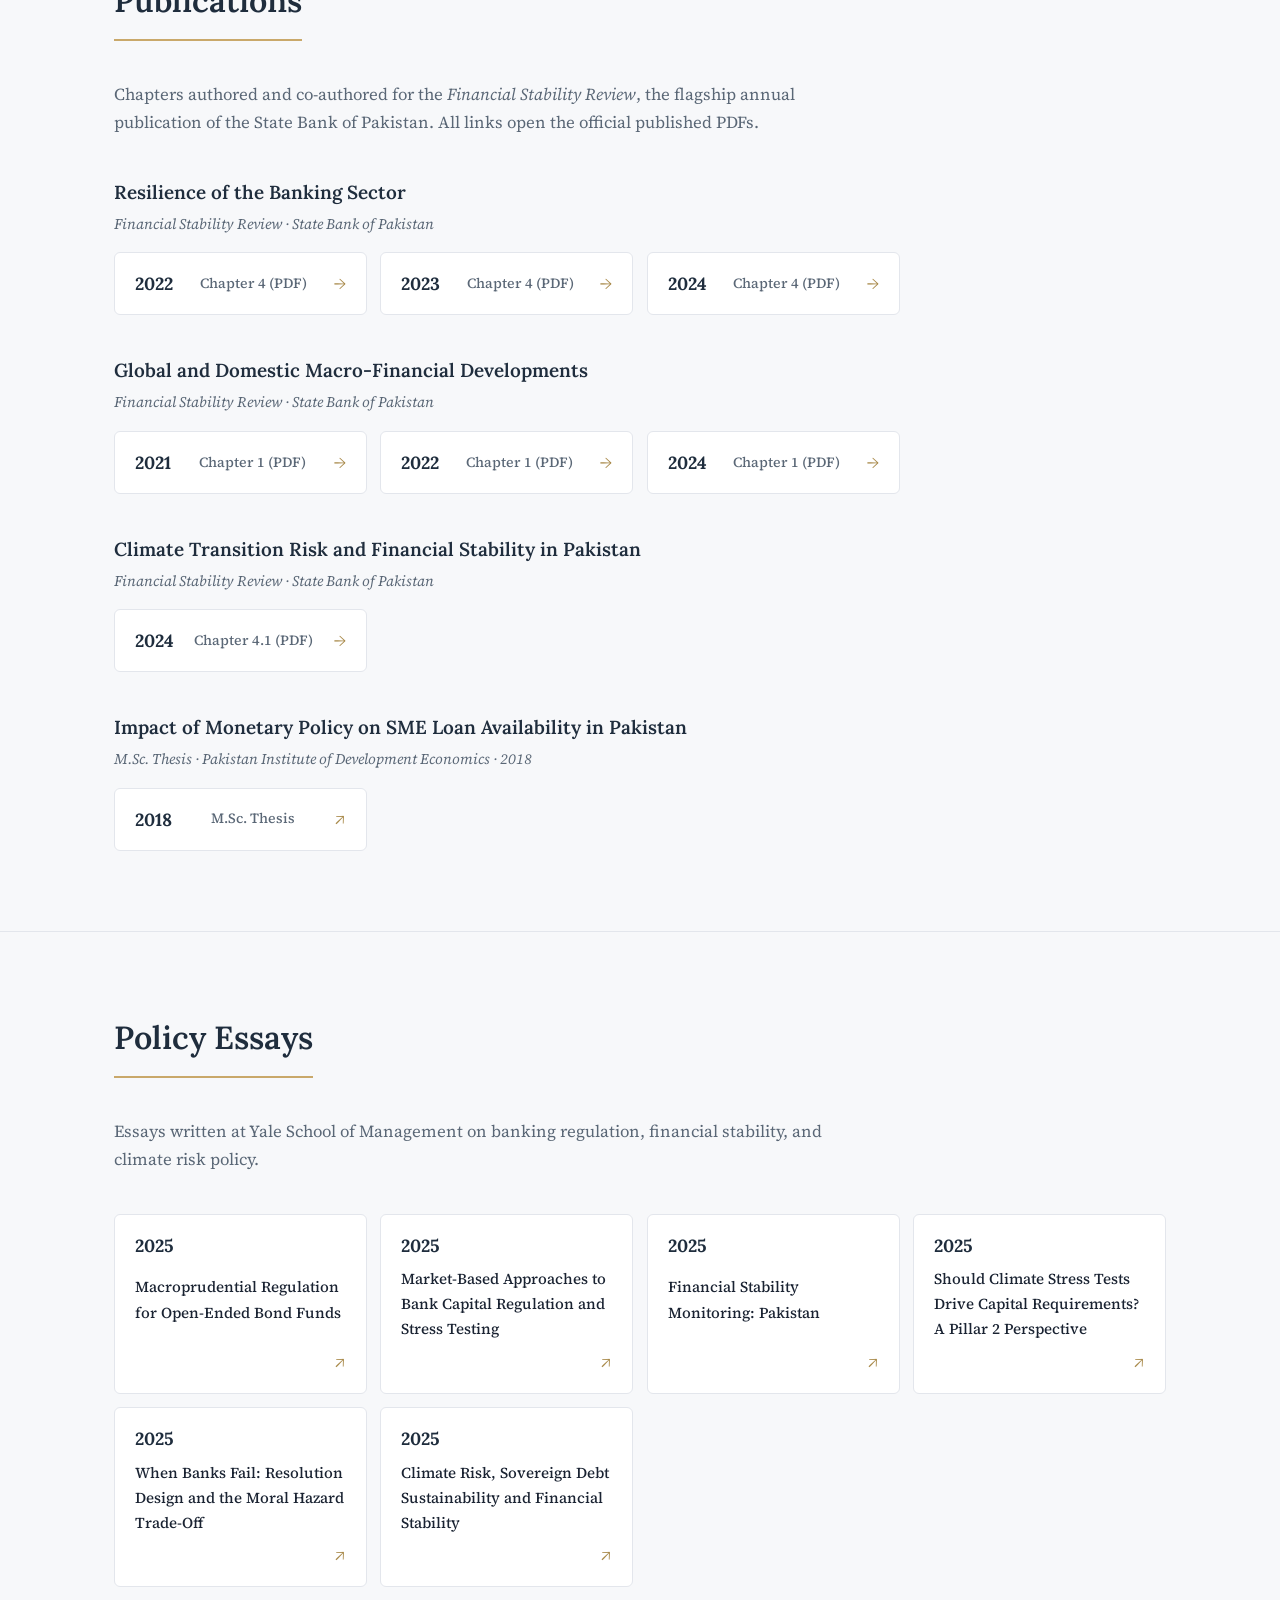
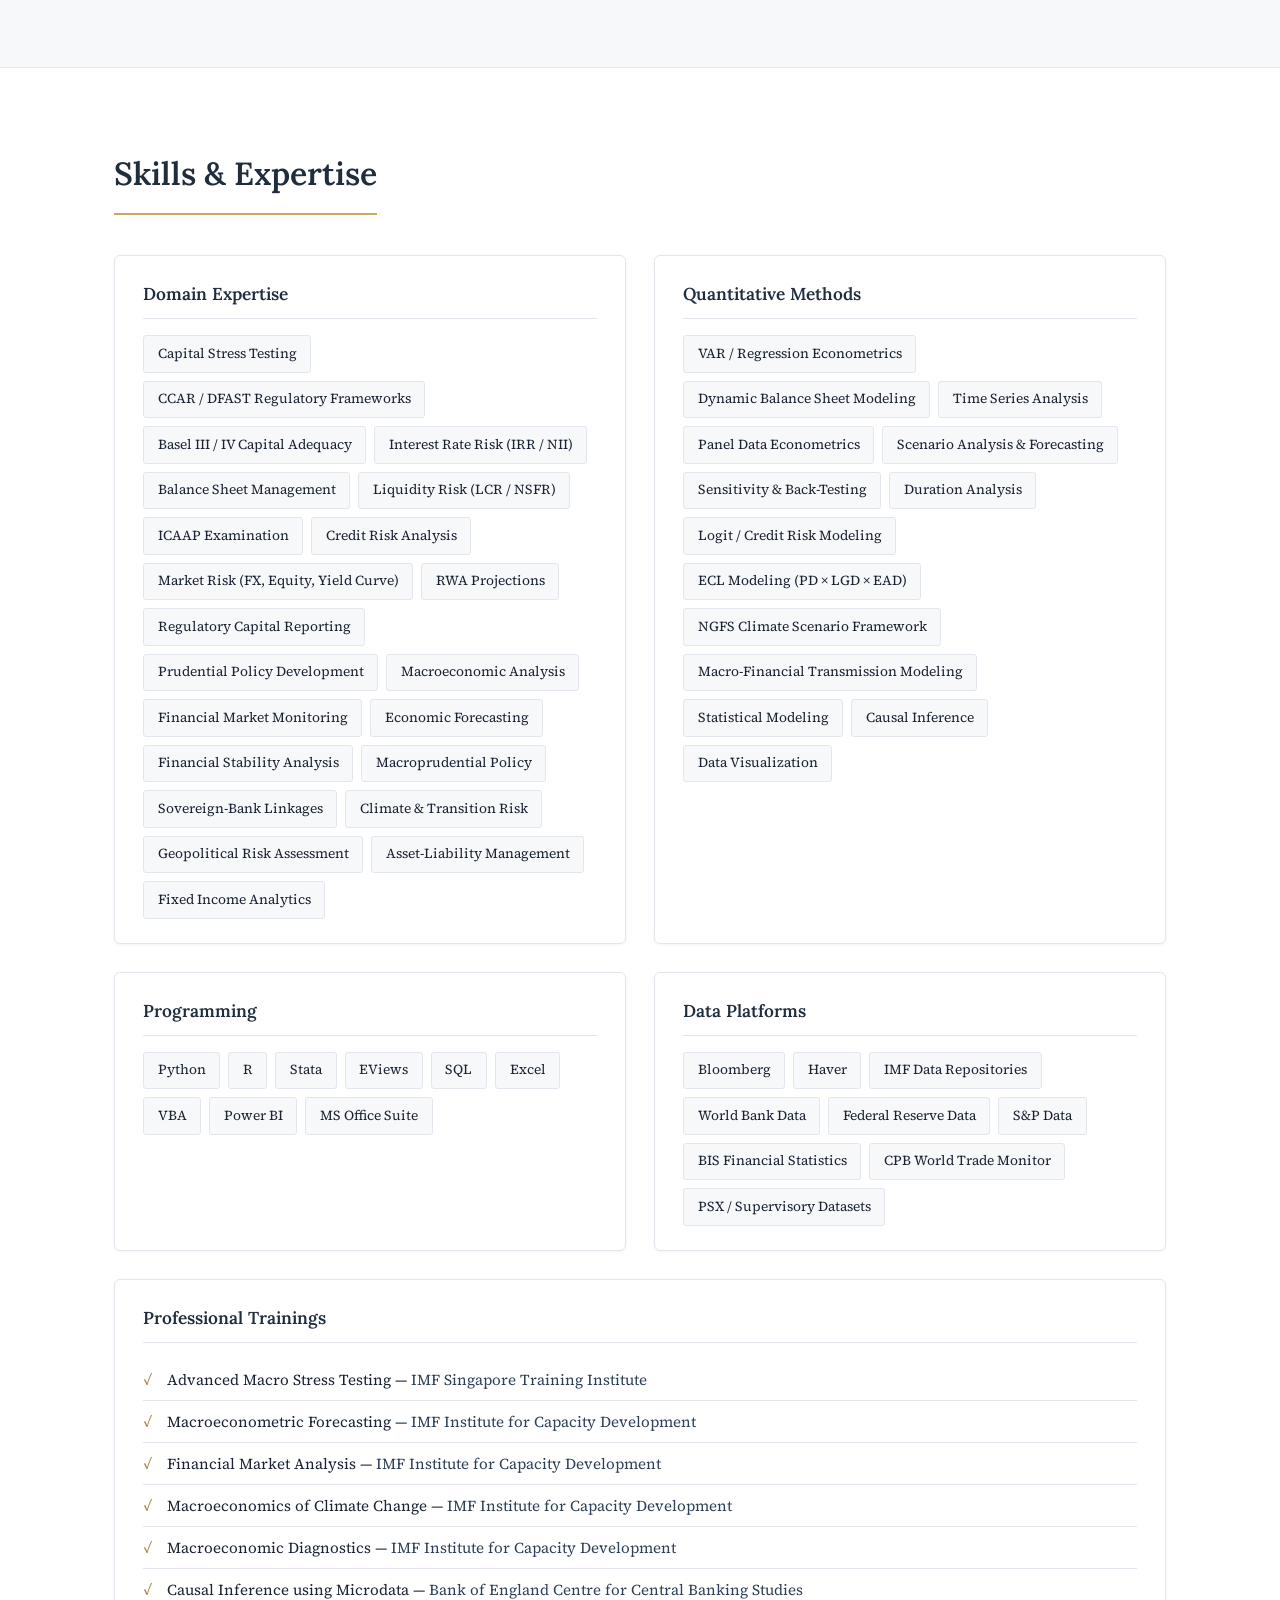
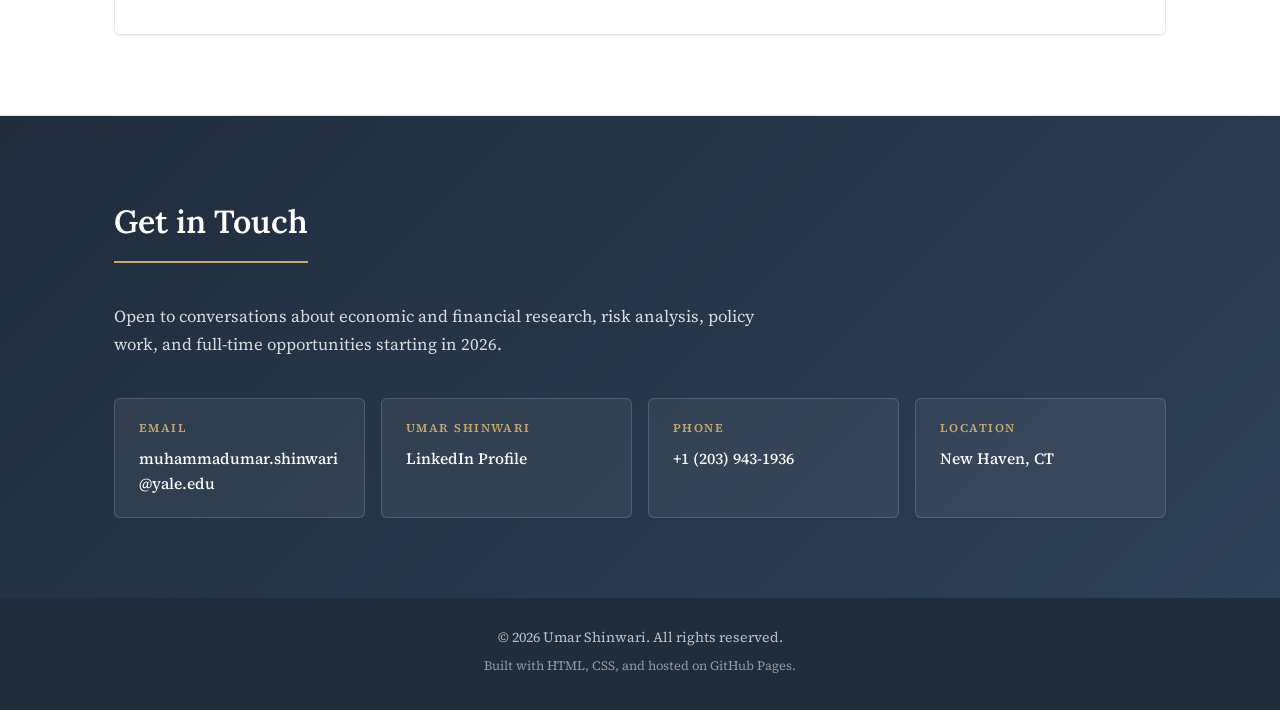
==== commit 3876aa9b: "Fix email overflow in contact card Remove white-space: nowrap from email span and add word-break: br" ====
--- a/index.html
+++ b/index.html
@@ -639,7 +639,7 @@
             <div class="contact-links">
                 <a href="mailto:muhammadumar.shinwari@yale.edu" class="contact-card">
                     <span class="contact-label">Email</span>
-                    <span class="contact-value contact-value-nowrap">muhammadumar.shinwari@yale.edu</span>
+                    <span class="contact-value" style="word-break: break-all;">muhammadumar.shinwari@yale.edu</span>
                 </a>
                 <a href="https://www.linkedin.com/in/muhammad-umar-shinwari-39975b97" target="_blank" rel="noopener noreferrer" class="contact-card">
                     <span class="contact-label">Umar Shinwari</span>
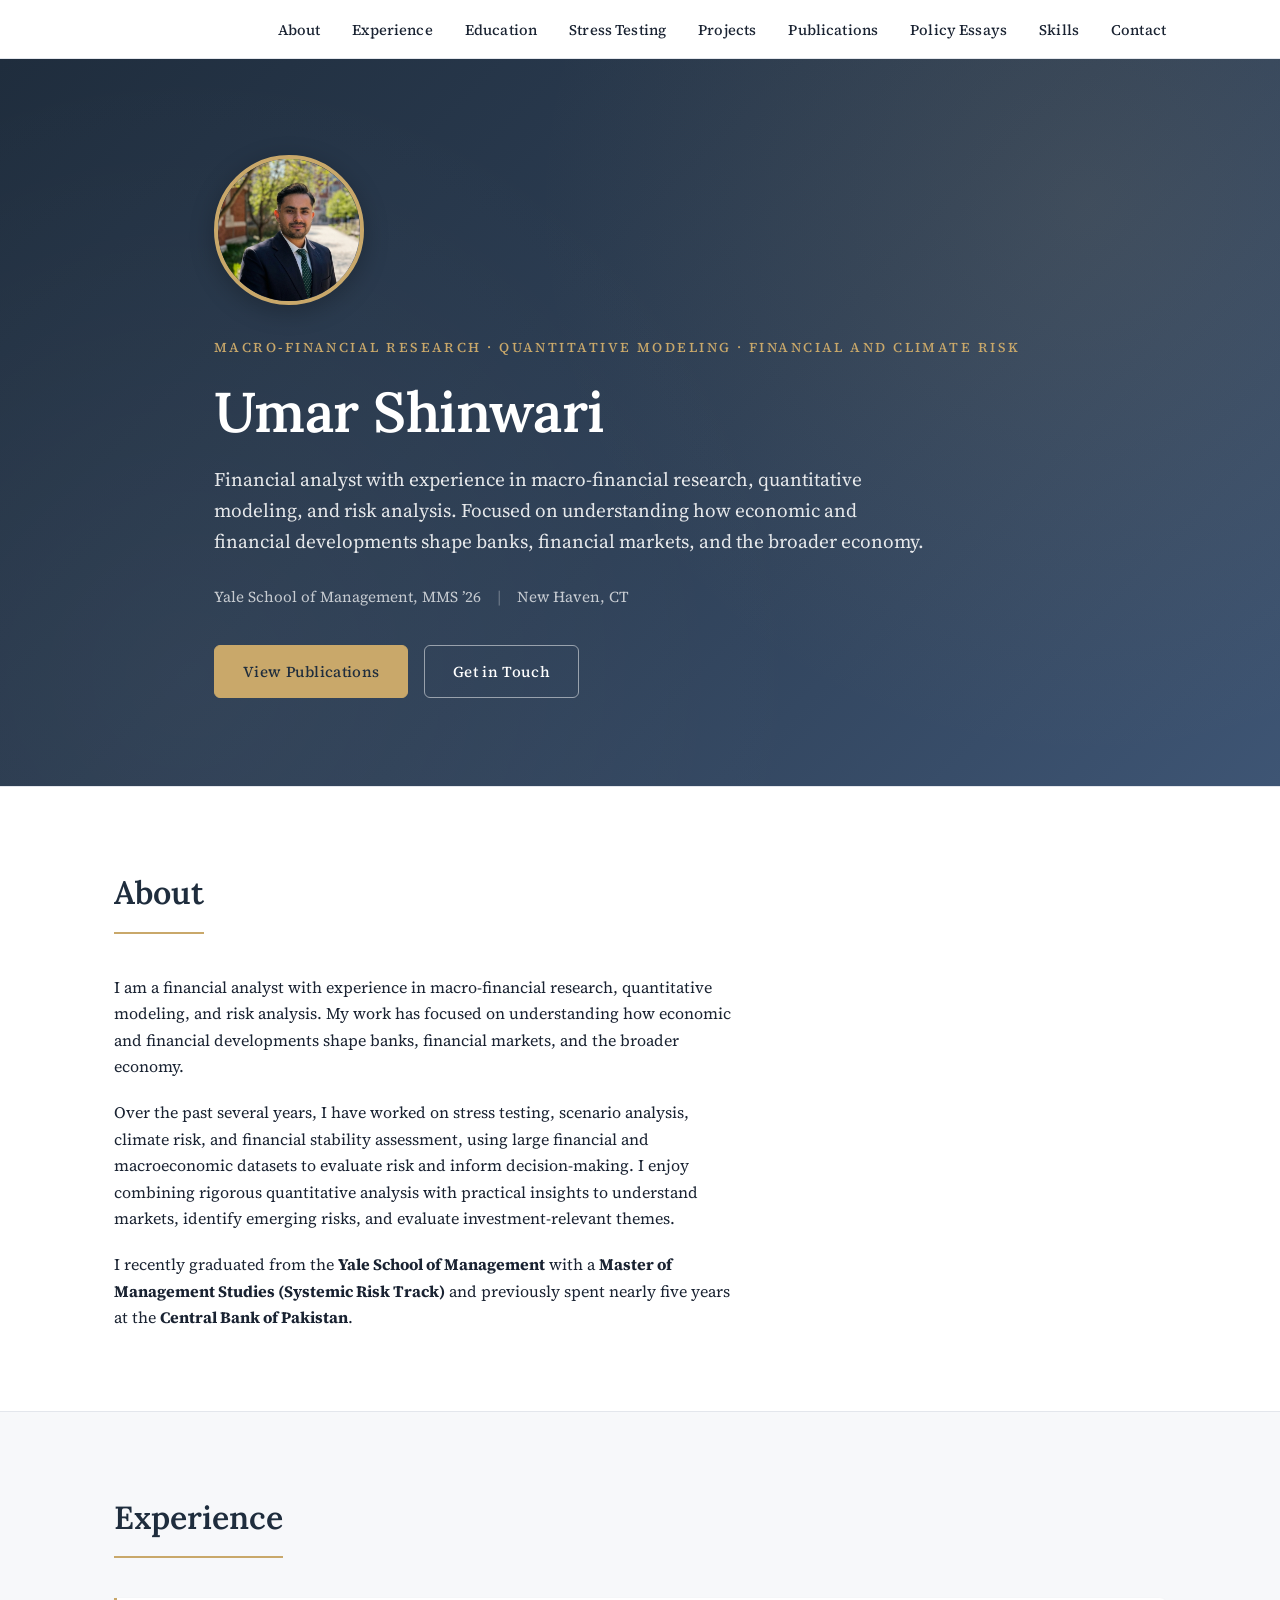
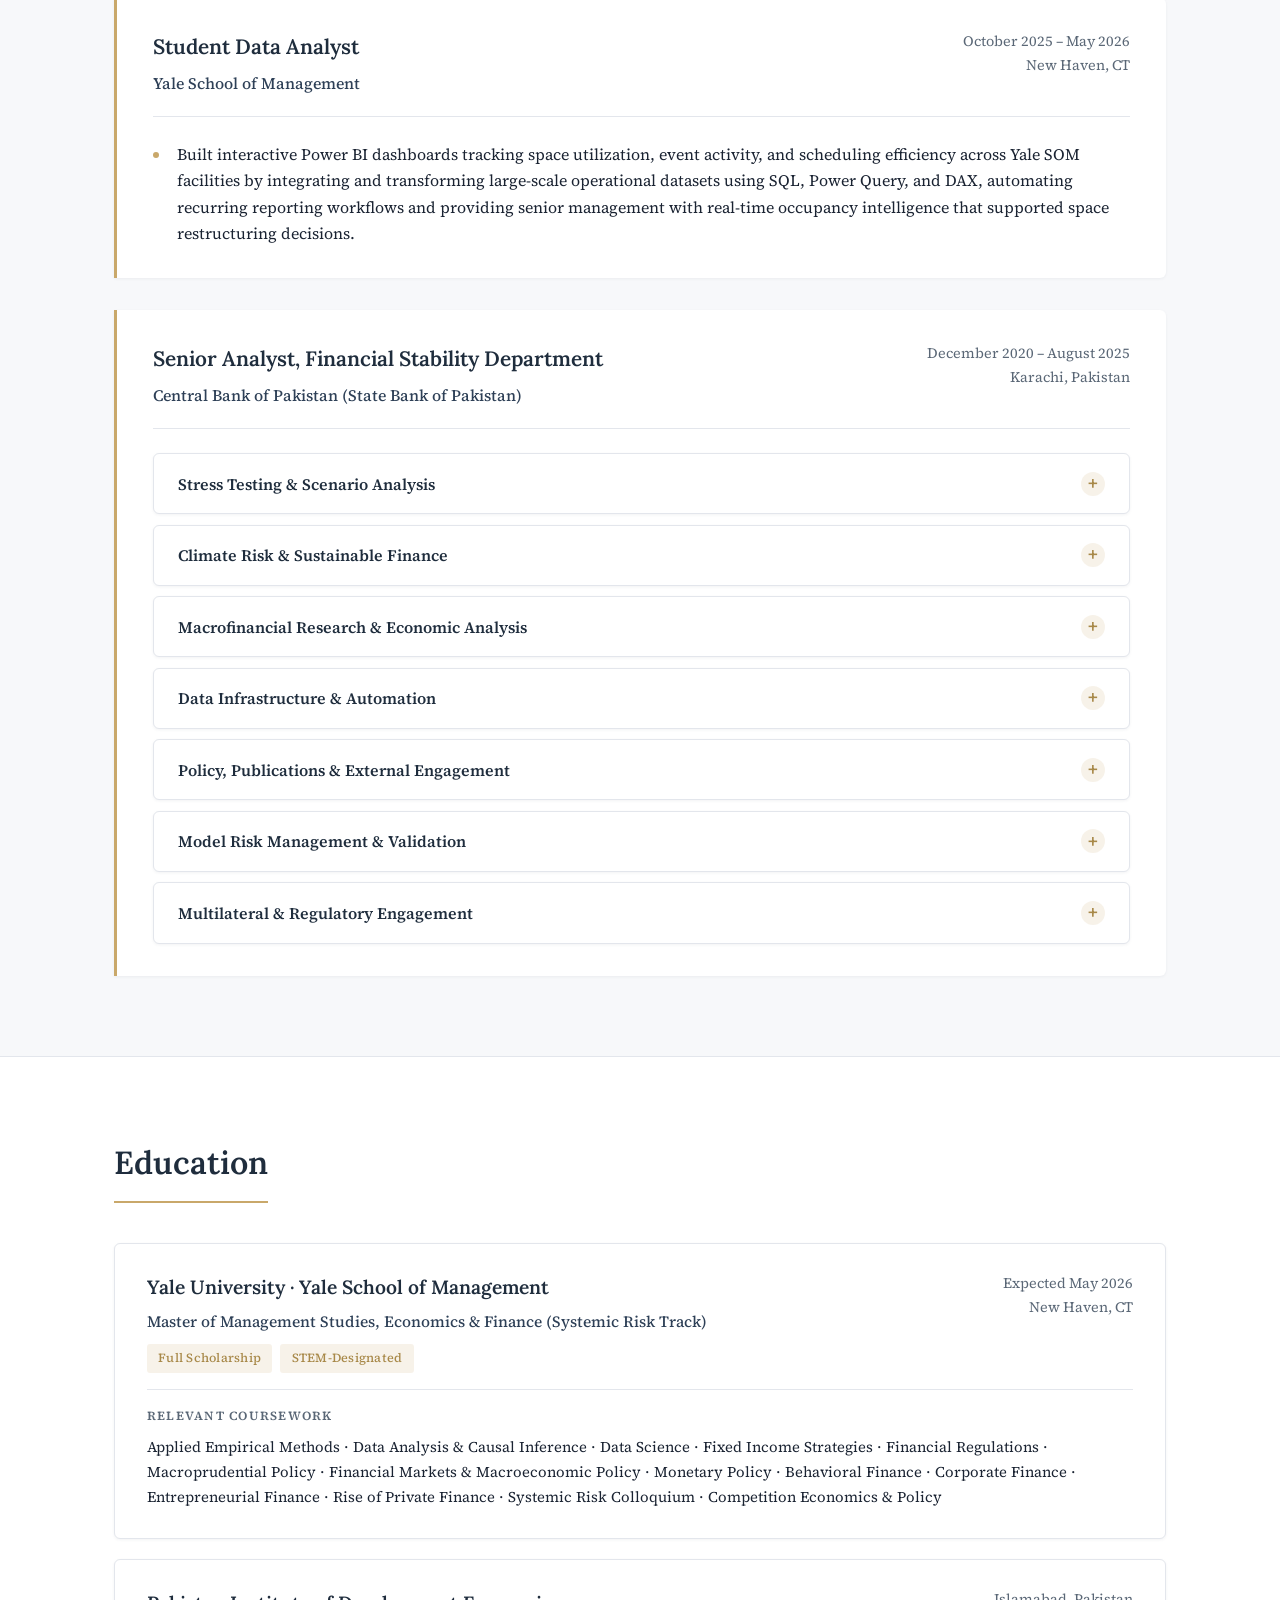
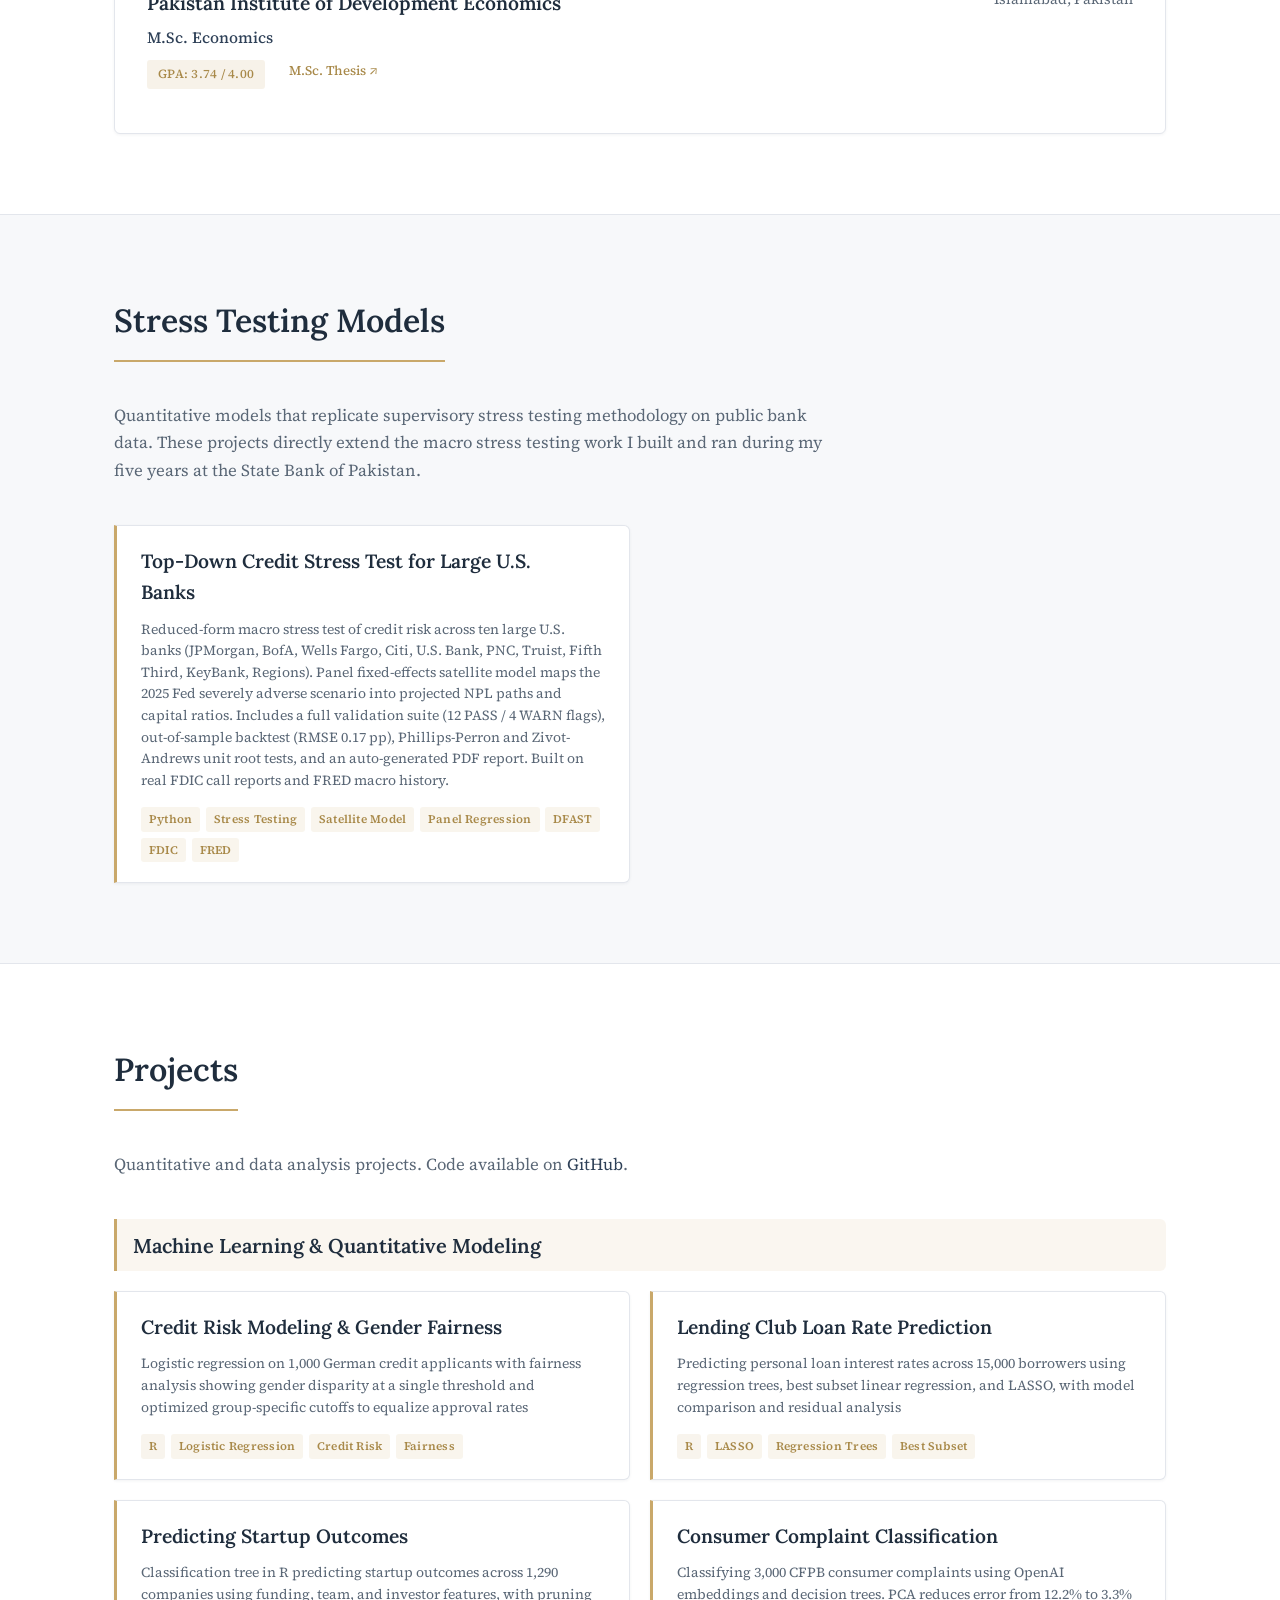
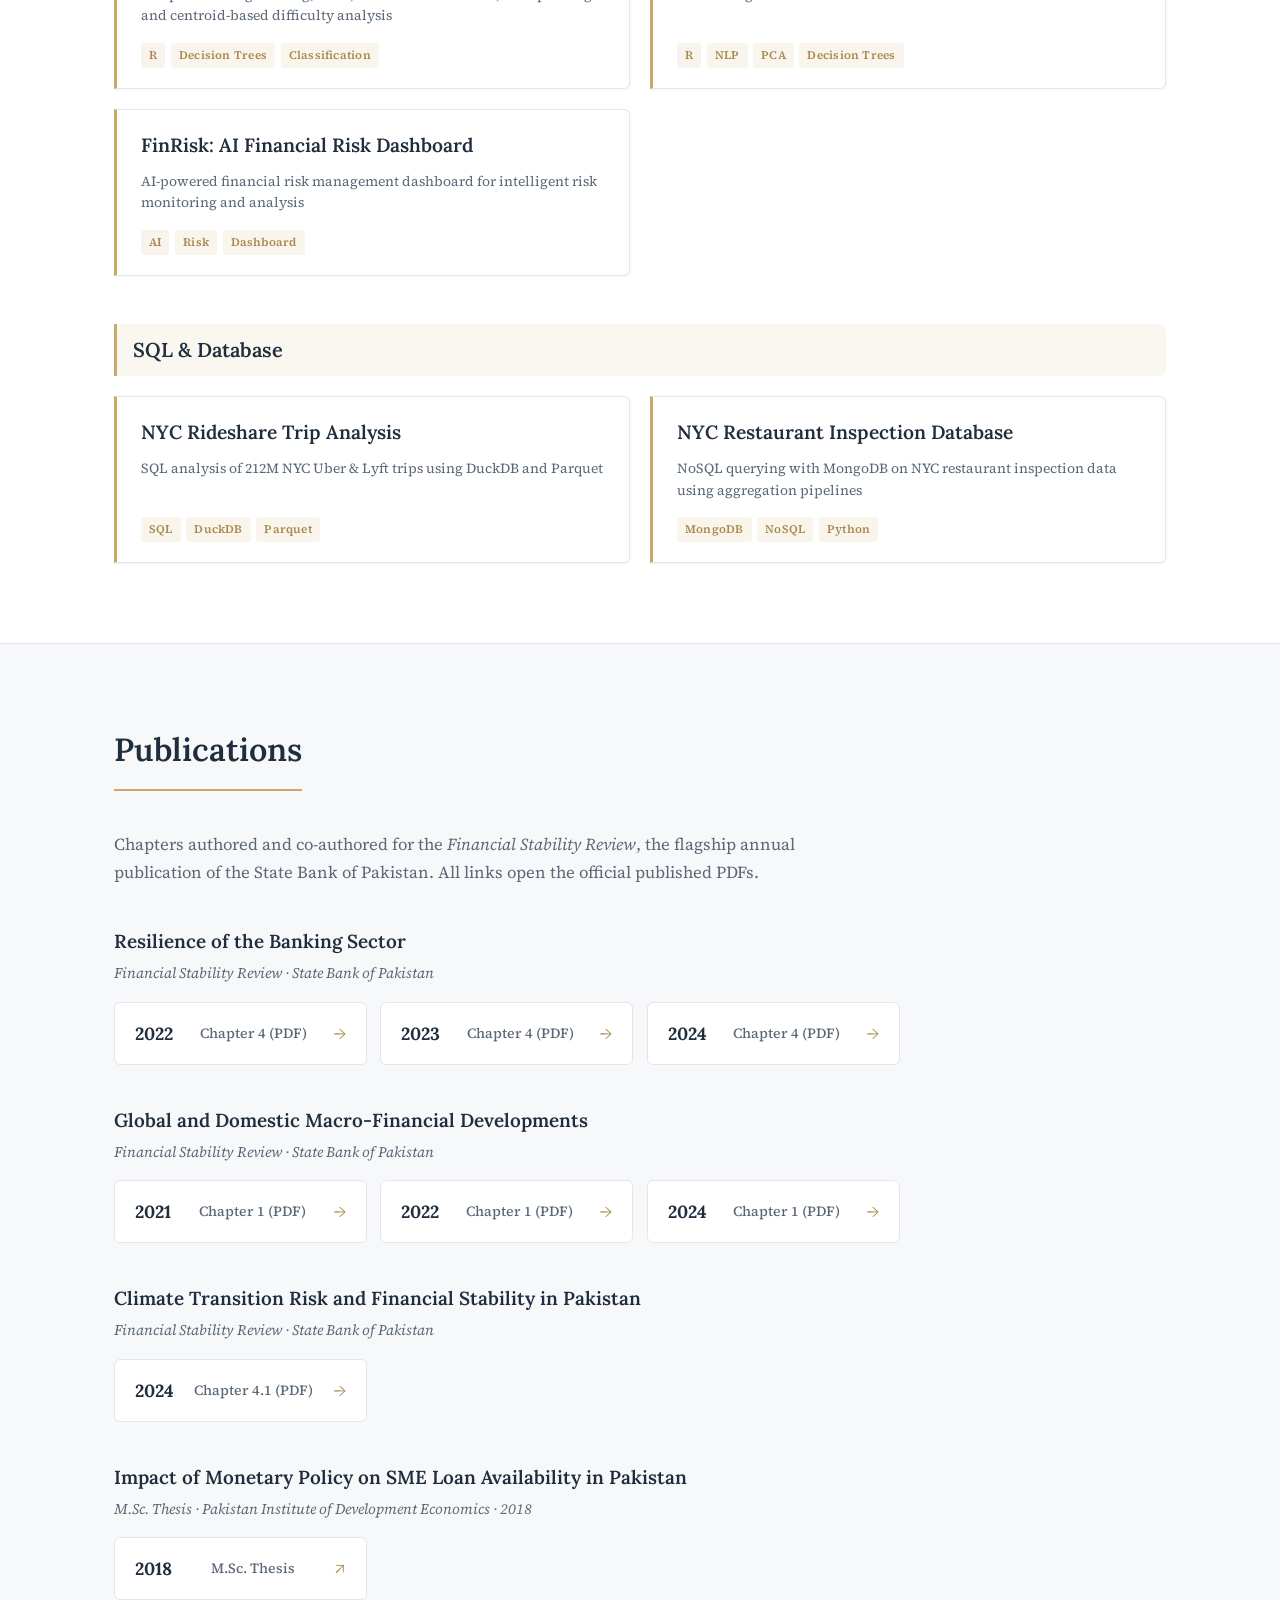
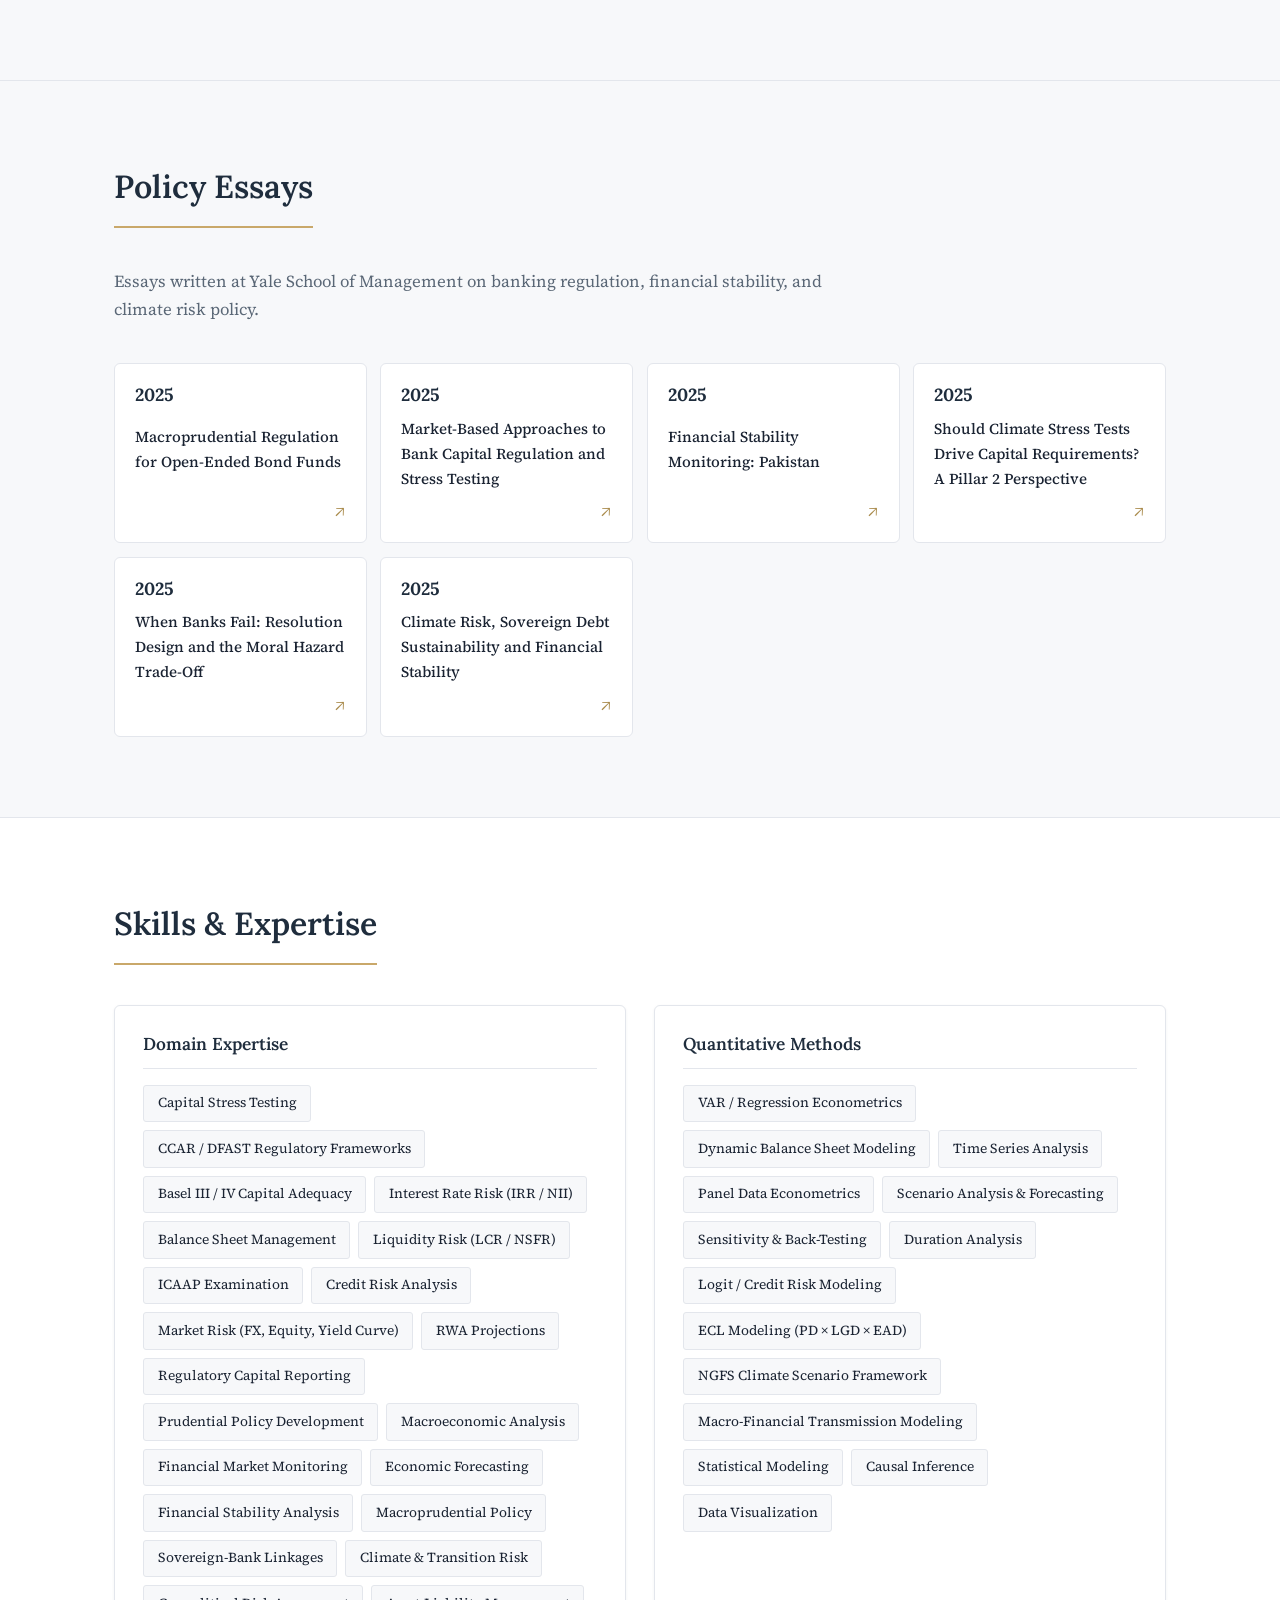
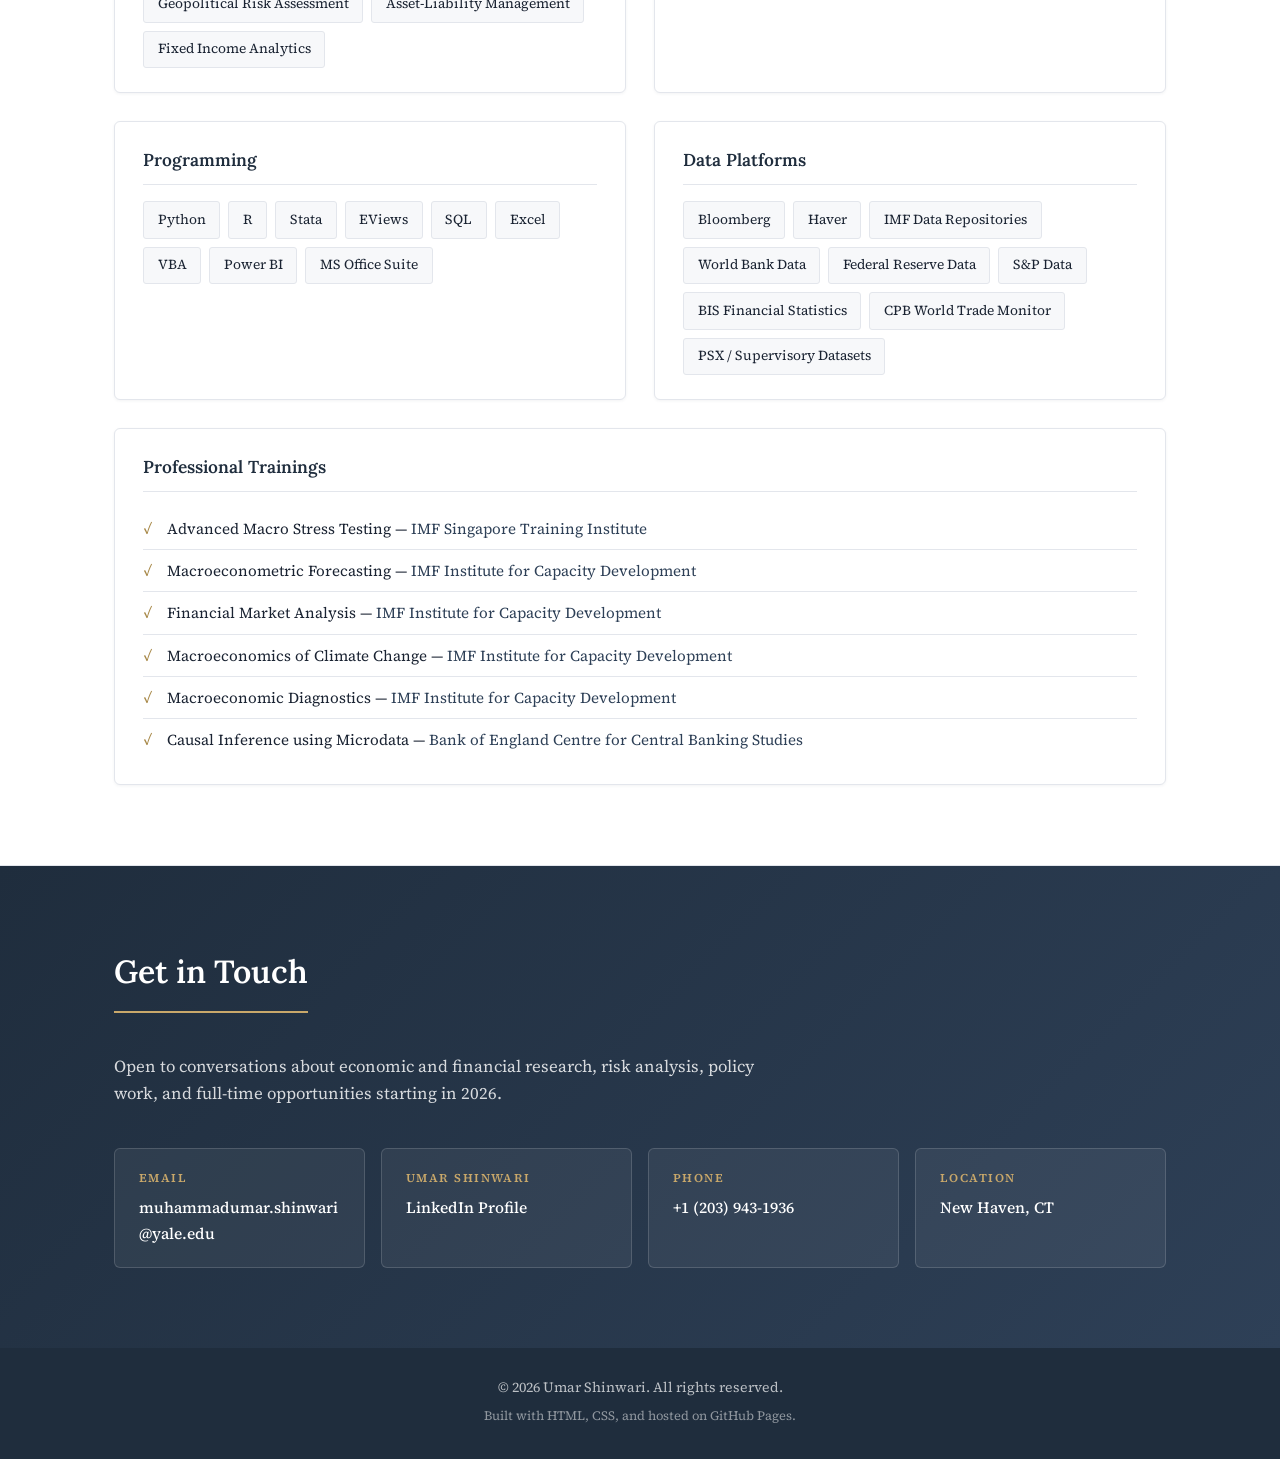
==== commit 1eb6c4be: "Add Stress Testing Models section with US bank credit stress test project" ====
--- a/index.html
+++ b/index.html
@@ -34,6 +34,7 @@
                 <li><a href="#about">About</a></li>
                 <li><a href="#experience">Experience</a></li>
                 <li><a href="#education">Education</a></li>
+                <li><a href="#stress-testing">Stress Testing</a></li>
                 <li><a href="#projects">Projects</a></li>
                 <li><a href="#publications">Publications</a></li>
                 <li><a href="#policy-essays">Policy Essays</a></li>
@@ -286,6 +287,38 @@
                         <p>Islamabad, Pakistan</p>
                     </div>
                 </div>
+            </div>
+        </div>
+    </section>
+
+    <!-- ============ PROJECTS ============ -->
+    <!-- ============ STRESS TESTING MODELS ============ -->
+    <section class="section section-alt" id="stress-testing">
+        <div class="container">
+            <h2 class="section-title">Stress Testing Models</h2>
+            <p class="section-intro">
+                Quantitative models that replicate supervisory stress testing methodology on public bank data.
+                These projects directly extend the macro stress testing work I built and ran during my five years at the State Bank of Pakistan.
+            </p>
+            <div class="proj-grid">
+
+                <a class="proj-card" href="https://github.com/muhammadumarshinwari/top-down-credit-stress-test-large-us-banks" target="_blank" rel="noopener noreferrer">
+                    <div class="proj-card-top">
+                        <span class="proj-repo">Top-Down Credit Stress Test for Large U.S. Banks</span>
+                        <svg class="proj-ext" viewBox="0 0 24 24" fill="none" stroke="currentColor" stroke-width="2" stroke-linecap="round" stroke-linejoin="round"><line x1="7" y1="17" x2="17" y2="7"/><polyline points="7 7 17 7 17 17"/></svg>
+                    </div>
+                    <p class="proj-about">Reduced-form macro stress test of credit risk across ten large U.S. banks (JPMorgan, BofA, Wells Fargo, Citi, U.S. Bank, PNC, Truist, Fifth Third, KeyBank, Regions). Panel fixed-effects satellite model maps the 2025 Fed severely adverse scenario into projected NPL paths and capital ratios. Includes a full validation suite (12 PASS / 4 WARN flags), out-of-sample backtest (RMSE 0.17 pp), Phillips-Perron and Zivot-Andrews unit root tests, and an auto-generated PDF report. Built on real FDIC call reports and FRED macro history.</p>
+                    <div class="proj-tags">
+                        <span class="proj-tag">Python</span>
+                        <span class="proj-tag">Stress Testing</span>
+                        <span class="proj-tag">Satellite Model</span>
+                        <span class="proj-tag">Panel Regression</span>
+                        <span class="proj-tag">DFAST</span>
+                        <span class="proj-tag">FDIC</span>
+                        <span class="proj-tag">FRED</span>
+                    </div>
+                </a>
+
             </div>
         </div>
     </section>
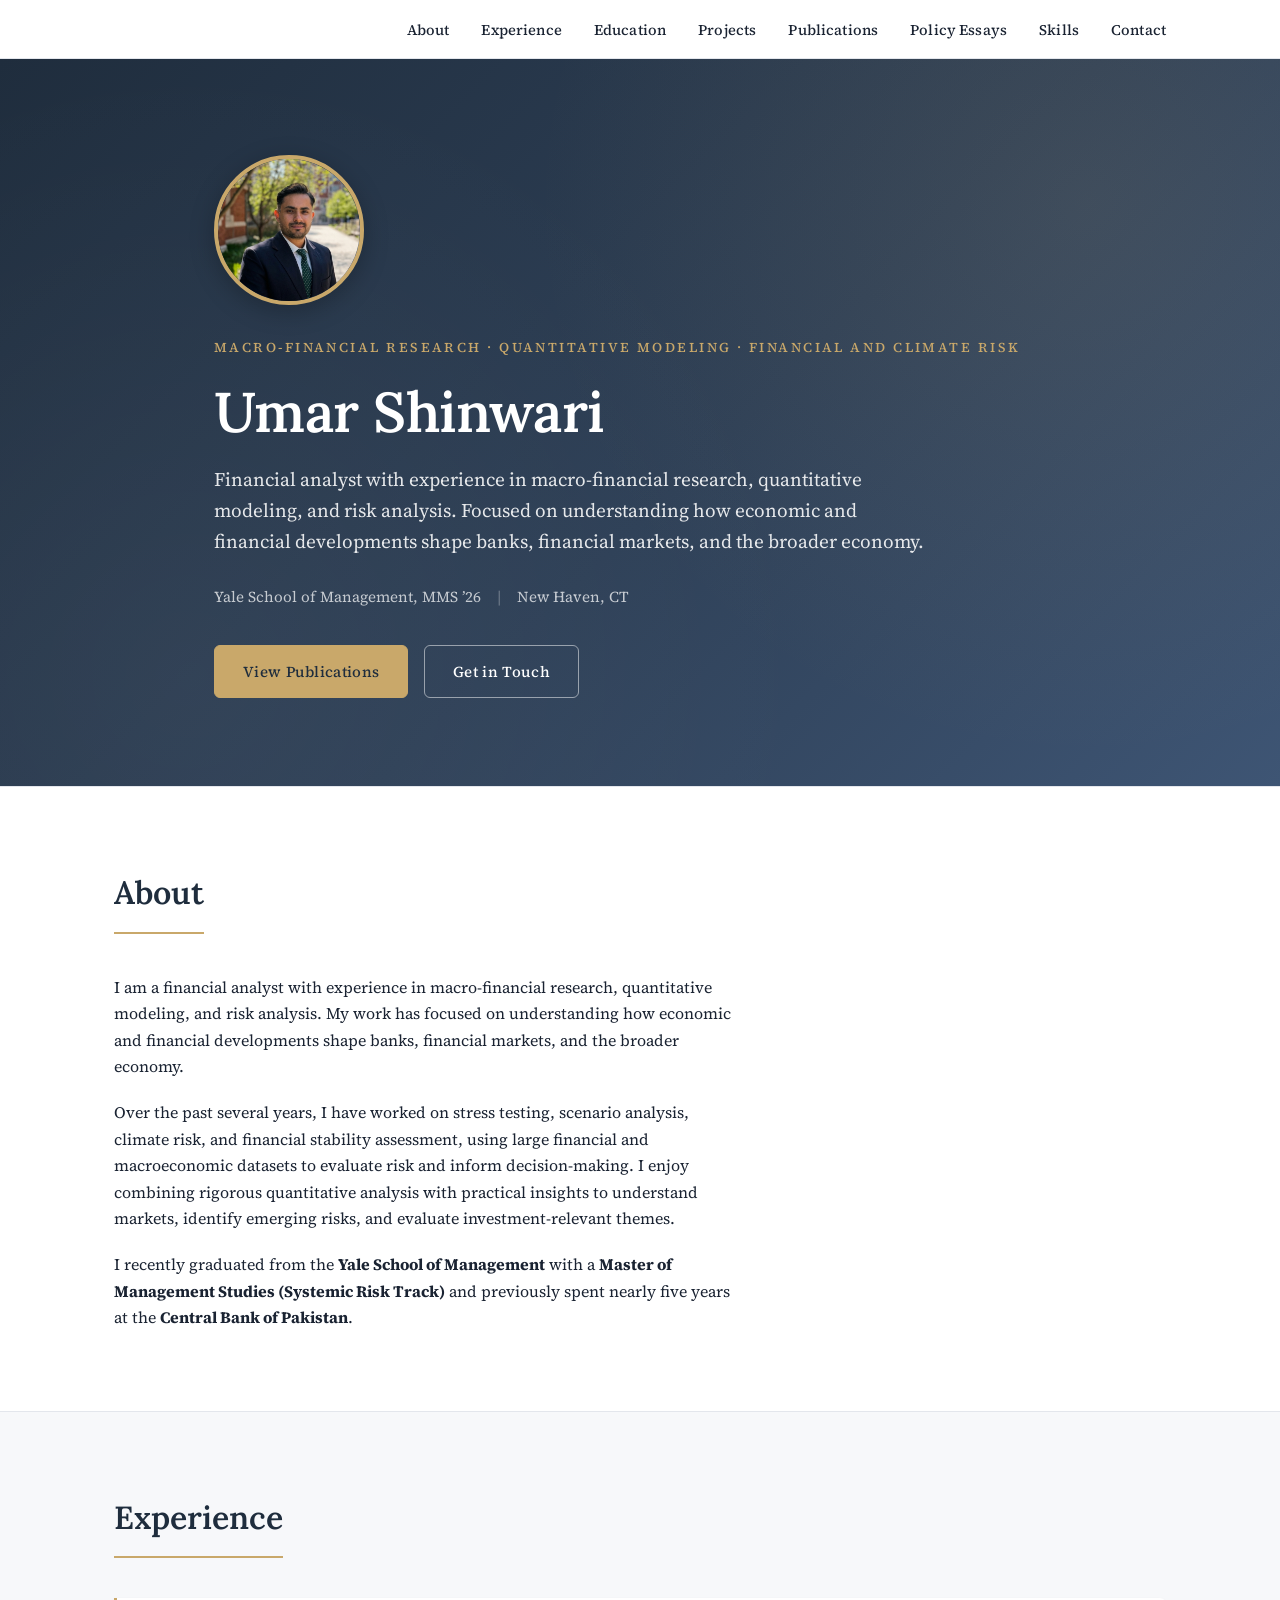
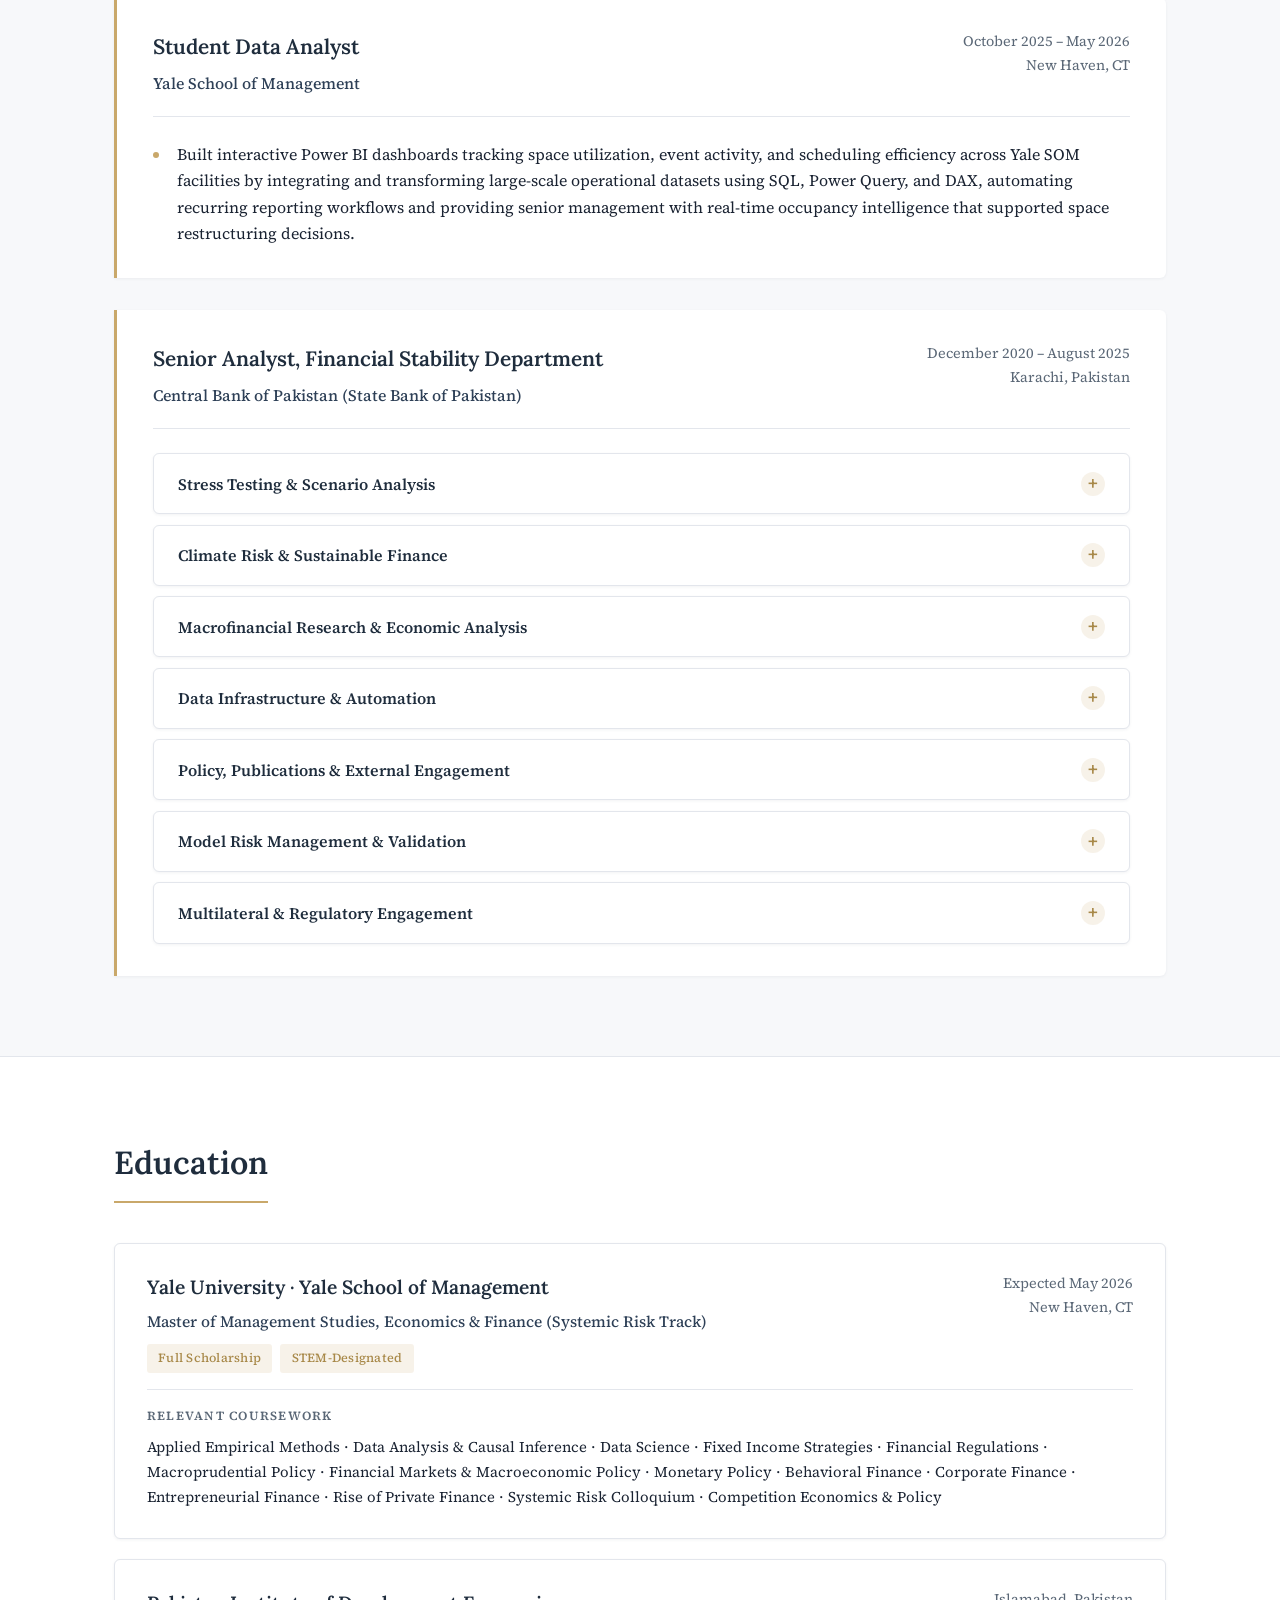
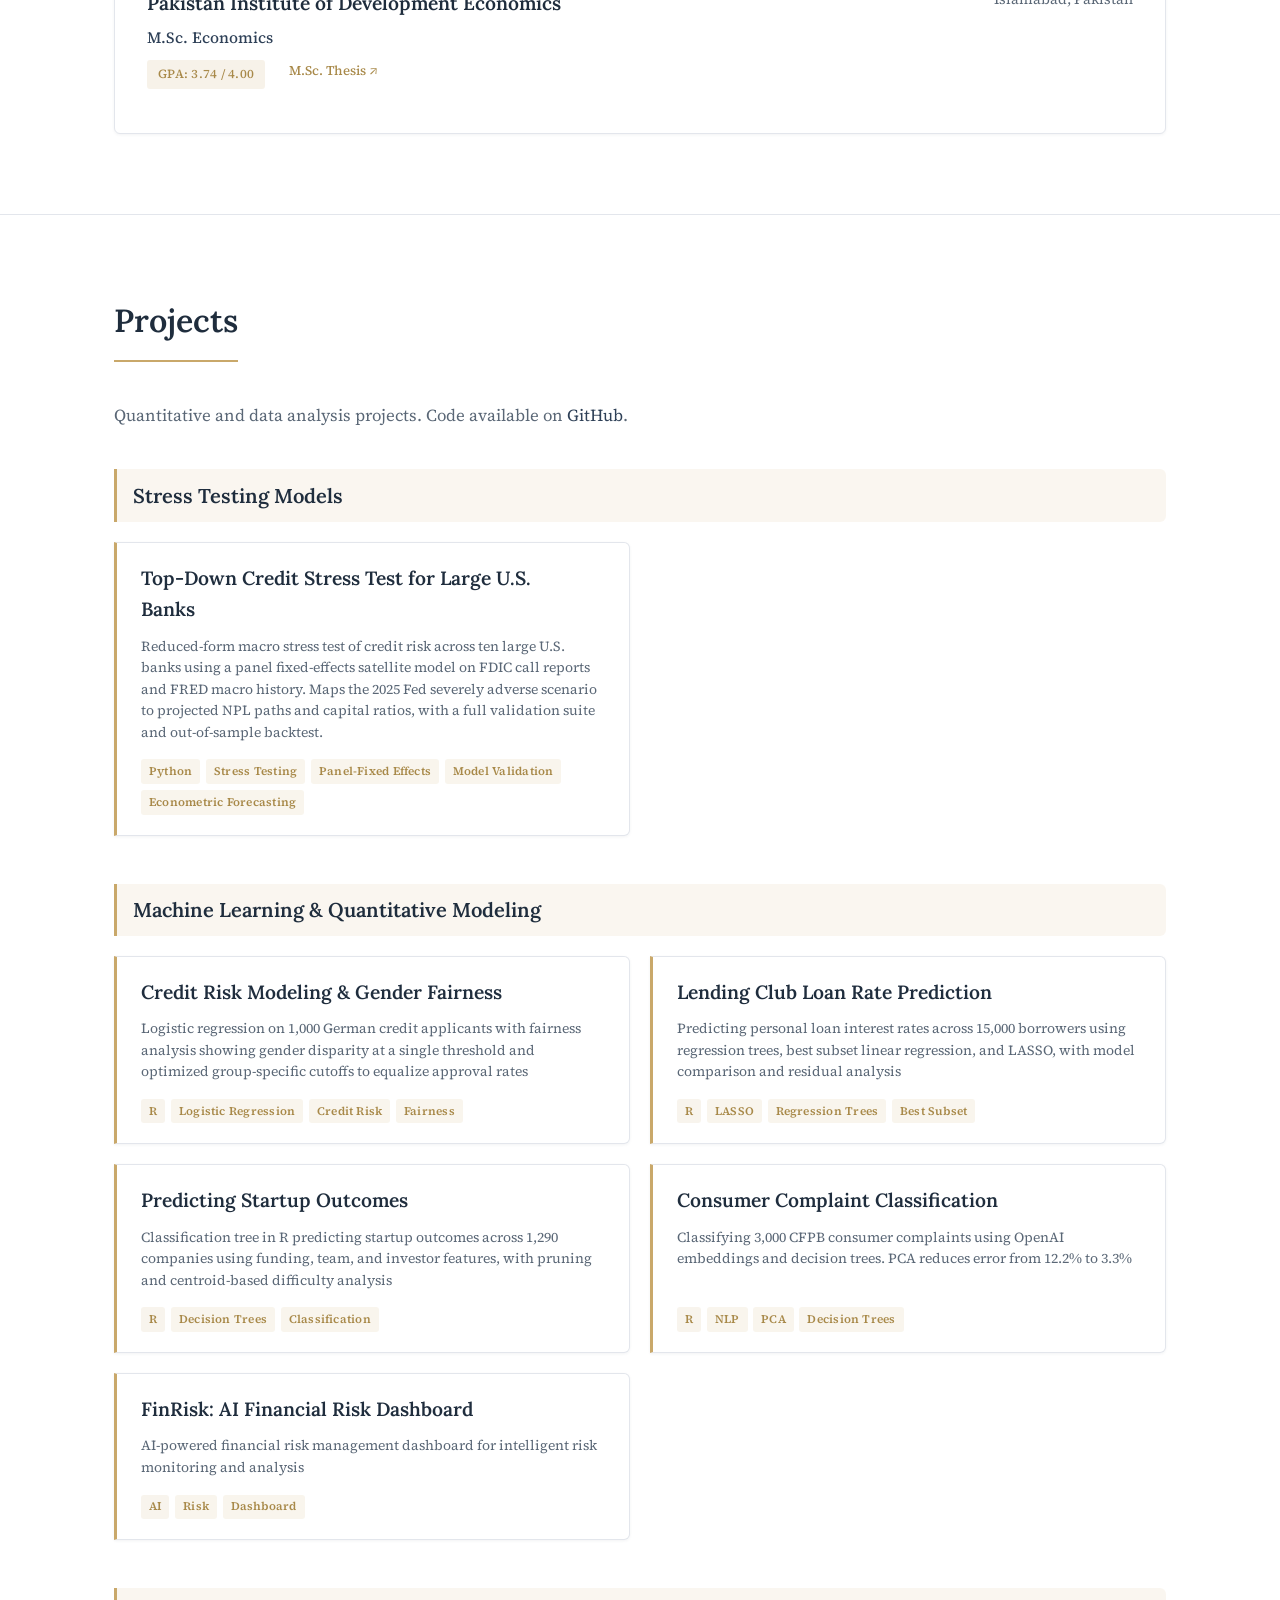
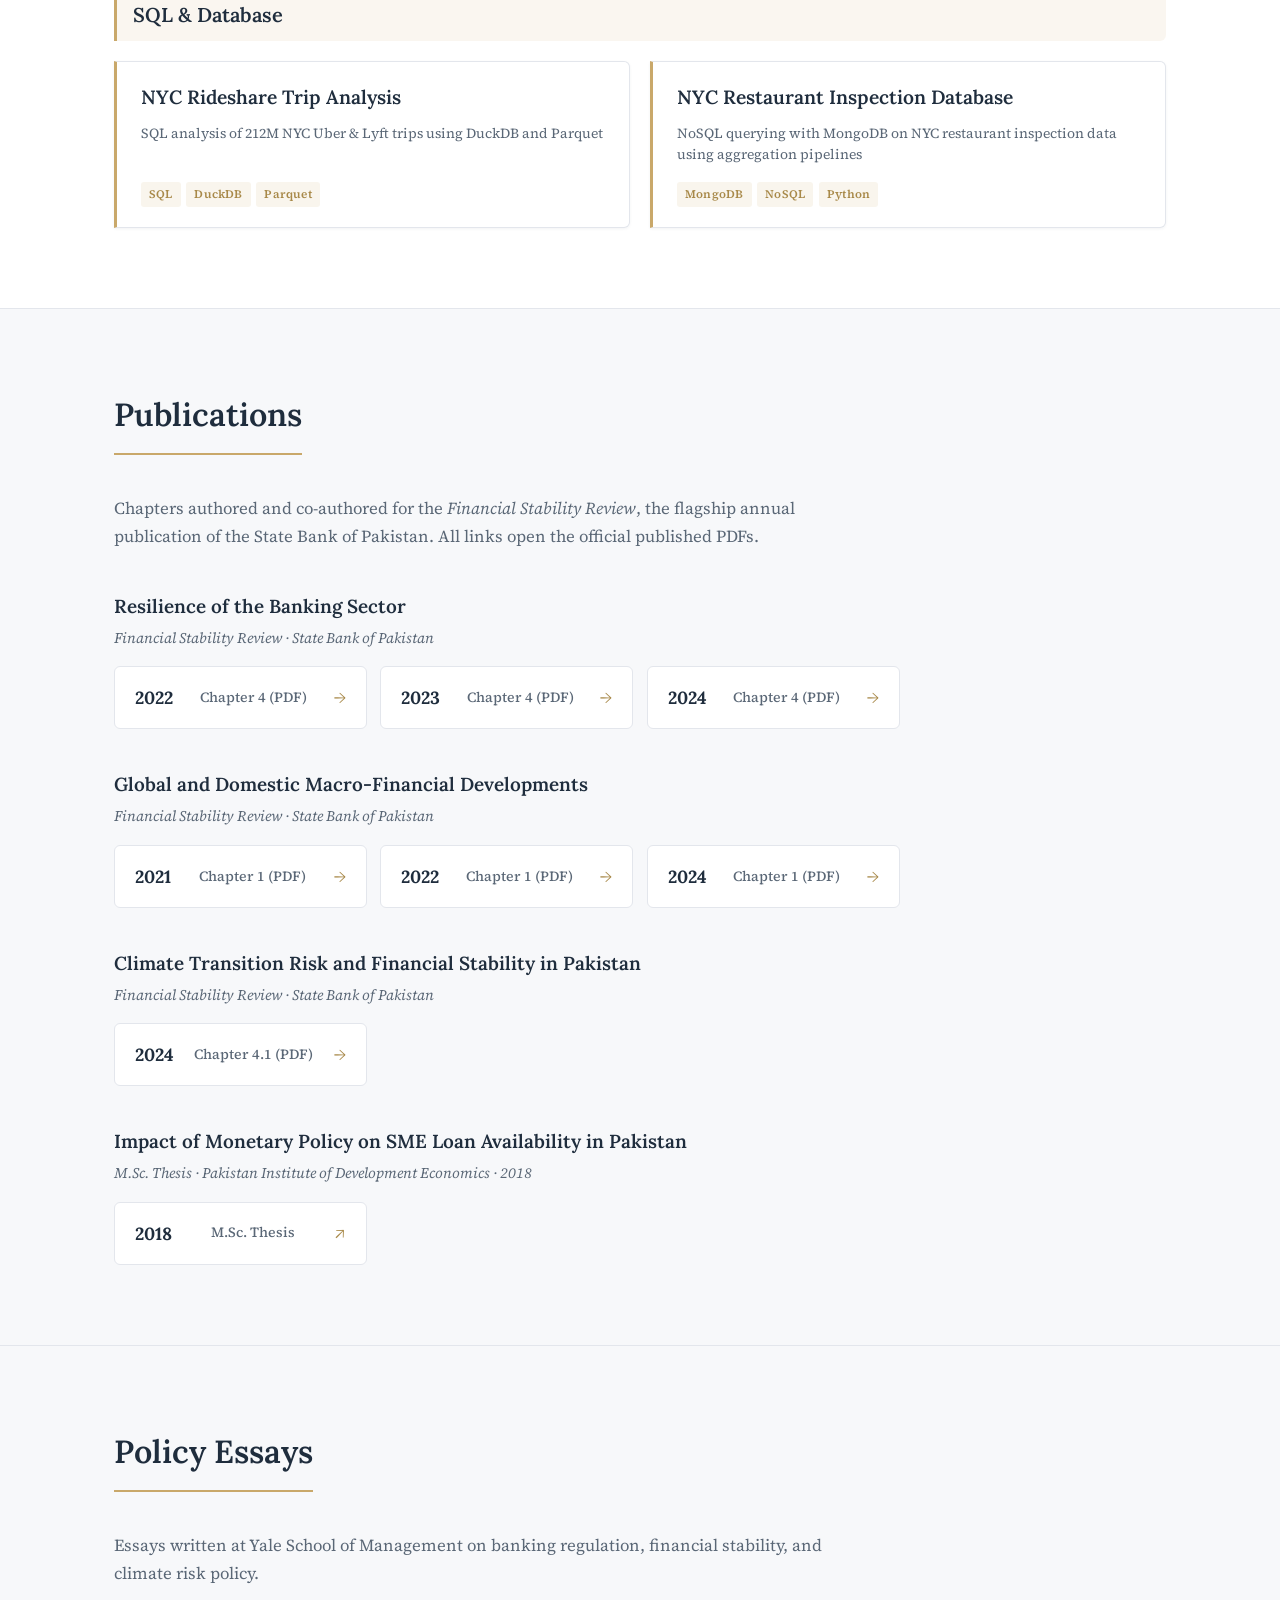
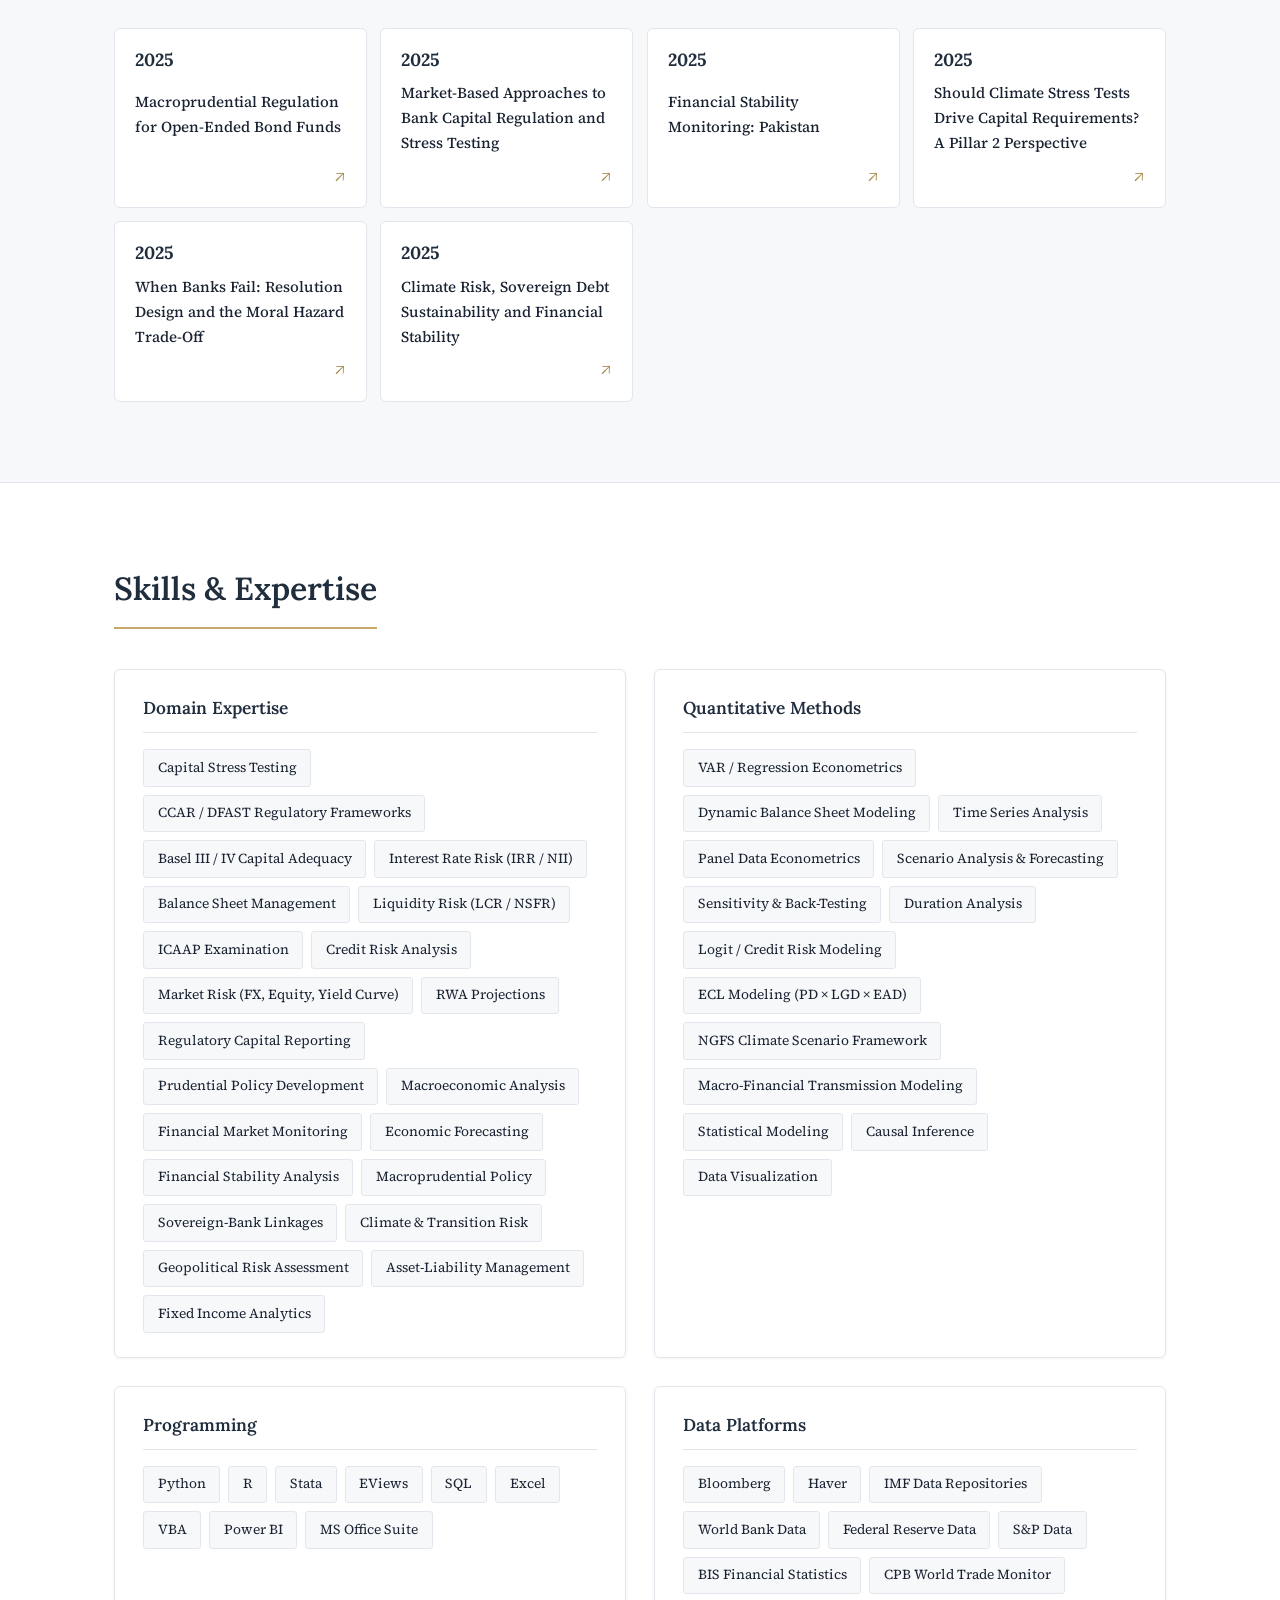
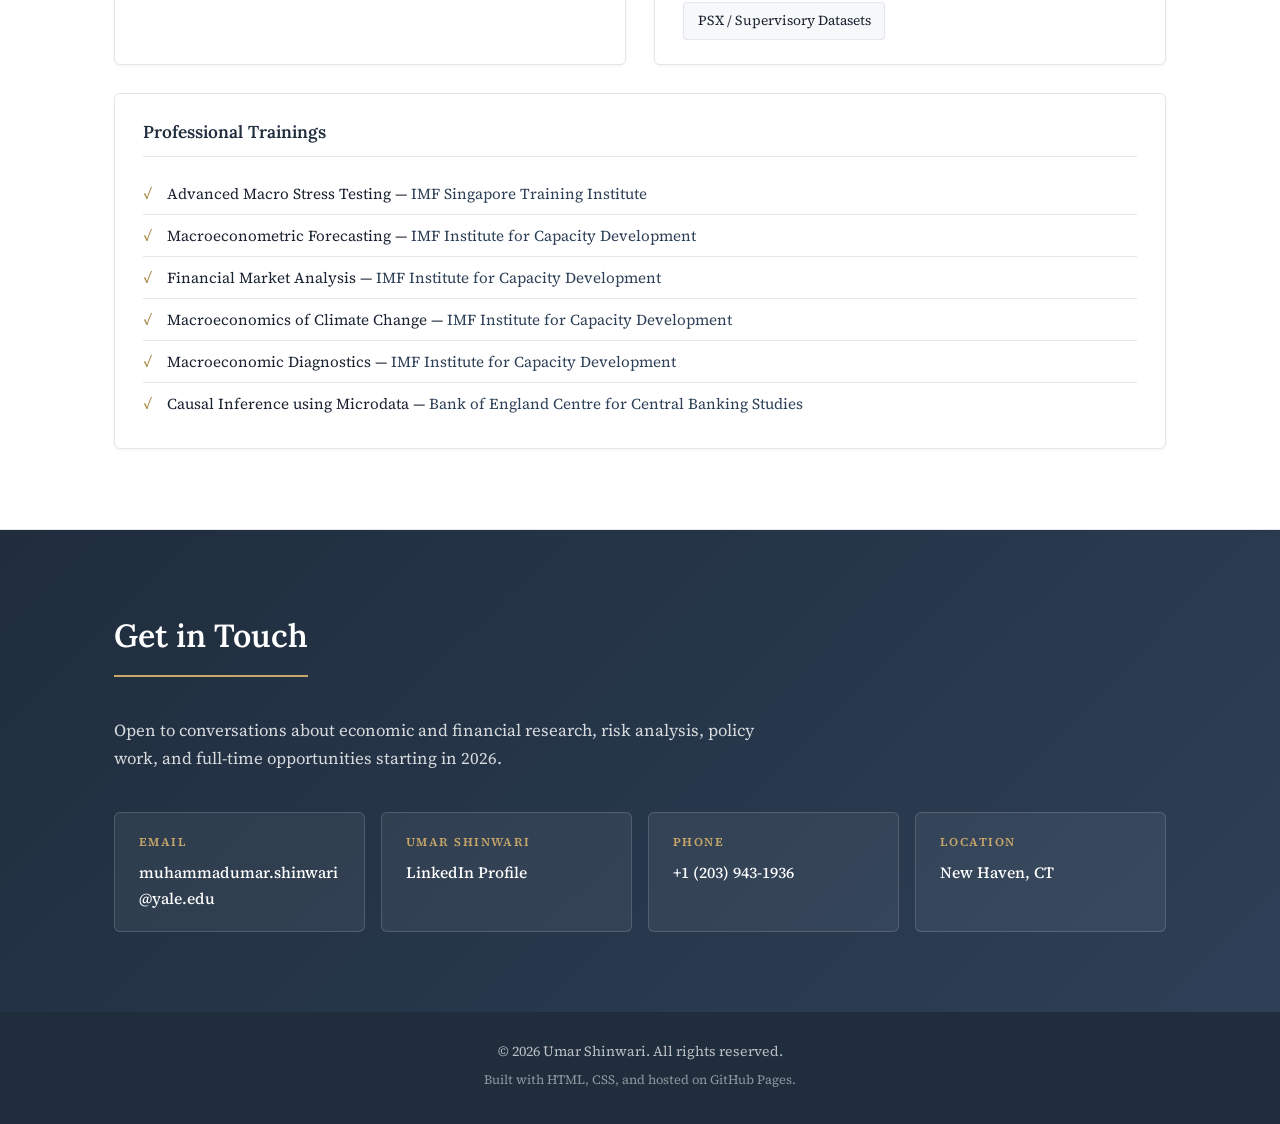
==== commit 294fcdc8: "Move stress testing model into Projects section under its own subheading; trim description and tags" ====
--- a/index.html
+++ b/index.html
@@ -34,7 +34,6 @@
                 <li><a href="#about">About</a></li>
                 <li><a href="#experience">Experience</a></li>
                 <li><a href="#education">Education</a></li>
-                <li><a href="#stress-testing">Stress Testing</a></li>
                 <li><a href="#projects">Projects</a></li>
                 <li><a href="#publications">Publications</a></li>
                 <li><a href="#policy-essays">Policy Essays</a></li>
@@ -292,37 +291,6 @@
     </section>
 
     <!-- ============ PROJECTS ============ -->
-    <!-- ============ STRESS TESTING MODELS ============ -->
-    <section class="section section-alt" id="stress-testing">
-        <div class="container">
-            <h2 class="section-title">Stress Testing Models</h2>
-            <p class="section-intro">
-                Quantitative models that replicate supervisory stress testing methodology on public bank data.
-                These projects directly extend the macro stress testing work I built and ran during my five years at the State Bank of Pakistan.
-            </p>
-            <div class="proj-grid">
-
-                <a class="proj-card" href="https://github.com/muhammadumarshinwari/top-down-credit-stress-test-large-us-banks" target="_blank" rel="noopener noreferrer">
-                    <div class="proj-card-top">
-                        <span class="proj-repo">Top-Down Credit Stress Test for Large U.S. Banks</span>
-                        <svg class="proj-ext" viewBox="0 0 24 24" fill="none" stroke="currentColor" stroke-width="2" stroke-linecap="round" stroke-linejoin="round"><line x1="7" y1="17" x2="17" y2="7"/><polyline points="7 7 17 7 17 17"/></svg>
-                    </div>
-                    <p class="proj-about">Reduced-form macro stress test of credit risk across ten large U.S. banks (JPMorgan, BofA, Wells Fargo, Citi, U.S. Bank, PNC, Truist, Fifth Third, KeyBank, Regions). Panel fixed-effects satellite model maps the 2025 Fed severely adverse scenario into projected NPL paths and capital ratios. Includes a full validation suite (12 PASS / 4 WARN flags), out-of-sample backtest (RMSE 0.17 pp), Phillips-Perron and Zivot-Andrews unit root tests, and an auto-generated PDF report. Built on real FDIC call reports and FRED macro history.</p>
-                    <div class="proj-tags">
-                        <span class="proj-tag">Python</span>
-                        <span class="proj-tag">Stress Testing</span>
-                        <span class="proj-tag">Satellite Model</span>
-                        <span class="proj-tag">Panel Regression</span>
-                        <span class="proj-tag">DFAST</span>
-                        <span class="proj-tag">FDIC</span>
-                        <span class="proj-tag">FRED</span>
-                    </div>
-                </a>
-
-            </div>
-        </div>
-    </section>
-
     <!-- ============ PROJECTS ============ -->
     <section class="section" id="projects">
         <div class="container">
@@ -331,6 +299,27 @@
                 Quantitative and data analysis projects. Code available on
                 <a href="https://github.com/muhammadumarshinwari" target="_blank" rel="noopener noreferrer">GitHub</a>.
             </p>
+
+            <h3 class="proj-category">Stress Testing Models</h3>
+            <div class="proj-grid">
+
+                <a class="proj-card" href="https://github.com/muhammadumarshinwari/top-down-credit-stress-test-large-us-banks" target="_blank" rel="noopener noreferrer">
+                    <div class="proj-card-top">
+                        <span class="proj-repo">Top-Down Credit Stress Test for Large U.S. Banks</span>
+                        <svg class="proj-ext" viewBox="0 0 24 24" fill="none" stroke="currentColor" stroke-width="2" stroke-linecap="round" stroke-linejoin="round"><line x1="7" y1="17" x2="17" y2="7"/><polyline points="7 7 17 7 17 17"/></svg>
+                    </div>
+                    <p class="proj-about">Reduced-form macro stress test of credit risk across ten large U.S. banks using a panel fixed-effects satellite model on FDIC call reports and FRED macro history. Maps the 2025 Fed severely adverse scenario to projected NPL paths and capital ratios, with a full validation suite and out-of-sample backtest.</p>
+                    <div class="proj-tags">
+                        <span class="proj-tag">Python</span>
+                        <span class="proj-tag">Stress Testing</span>
+                        <span class="proj-tag">Panel-Fixed Effects</span>
+                        <span class="proj-tag">Model Validation</span>
+                        <span class="proj-tag">Econometric Forecasting</span>
+                    </div>
+                </a>
+
+            </div>
+
             <h3 class="proj-category">Machine Learning &amp; Quantitative Modeling</h3>
             <div class="proj-grid">
 
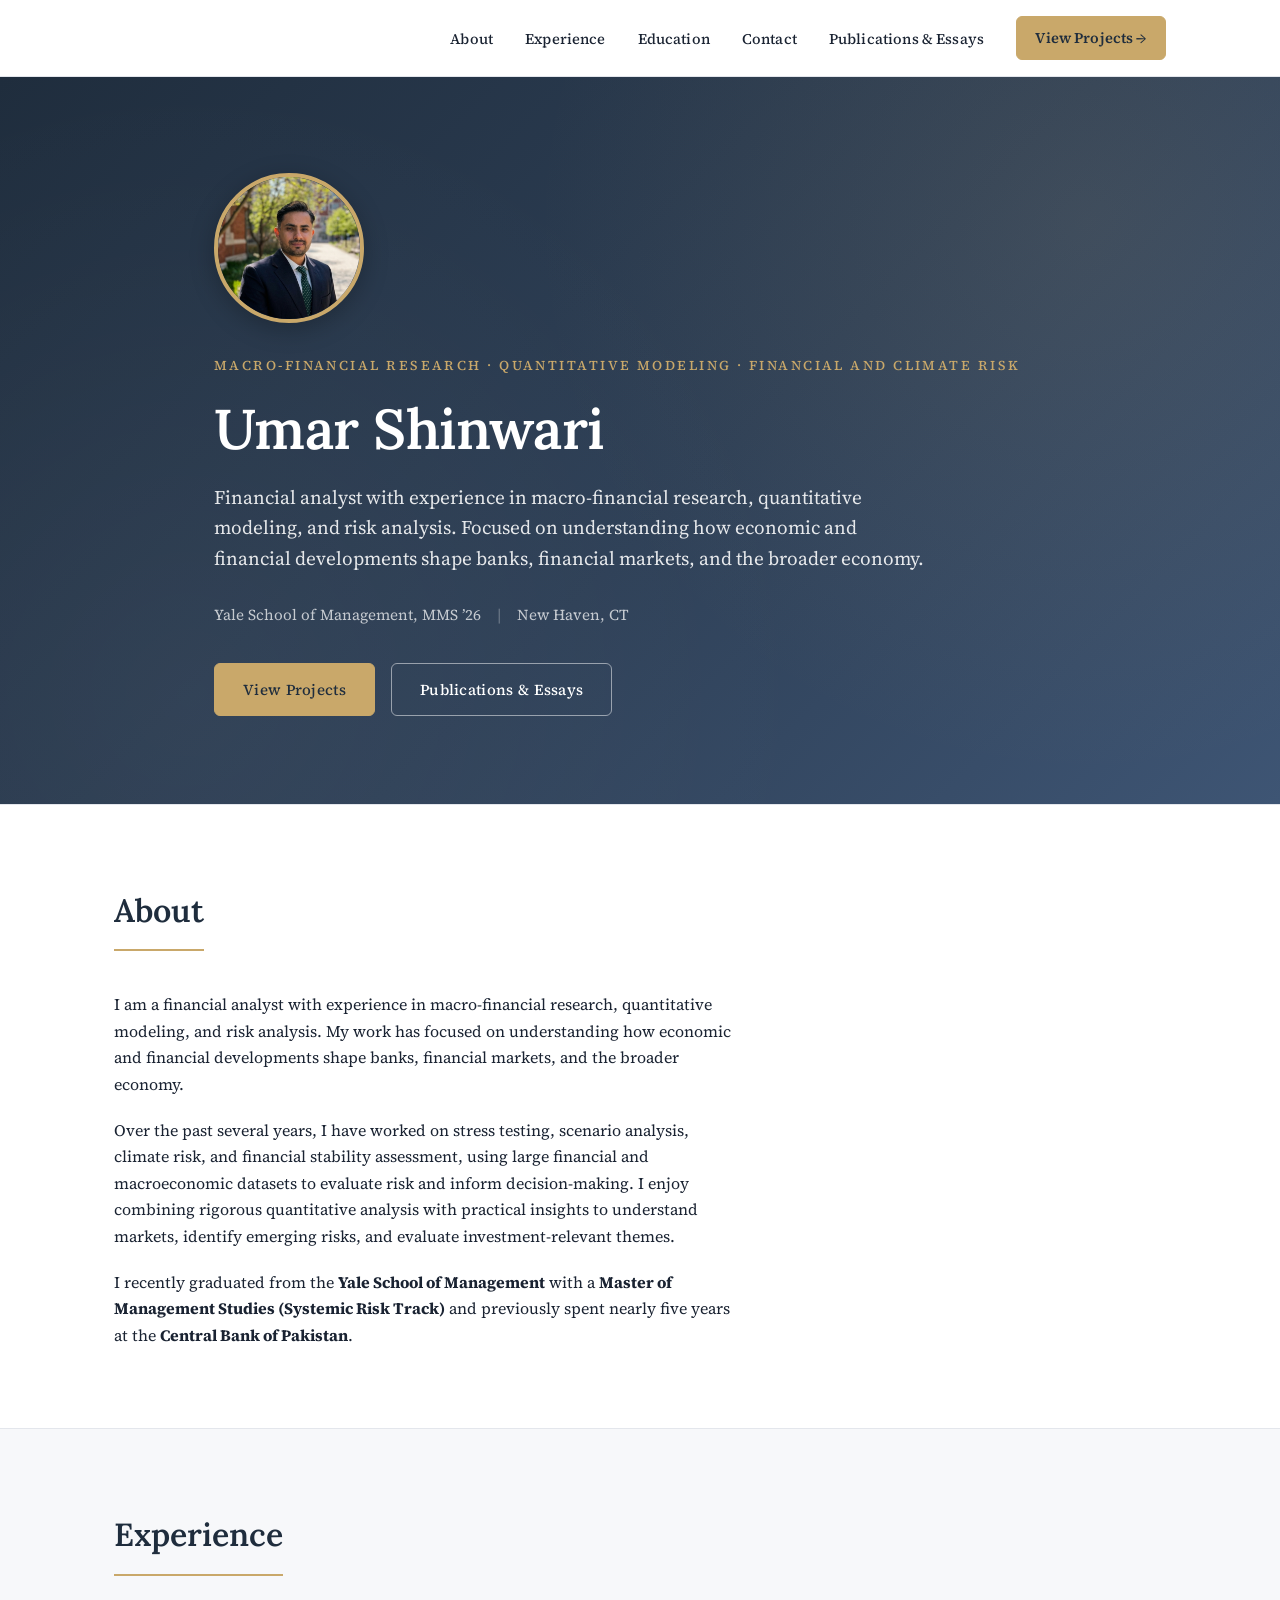
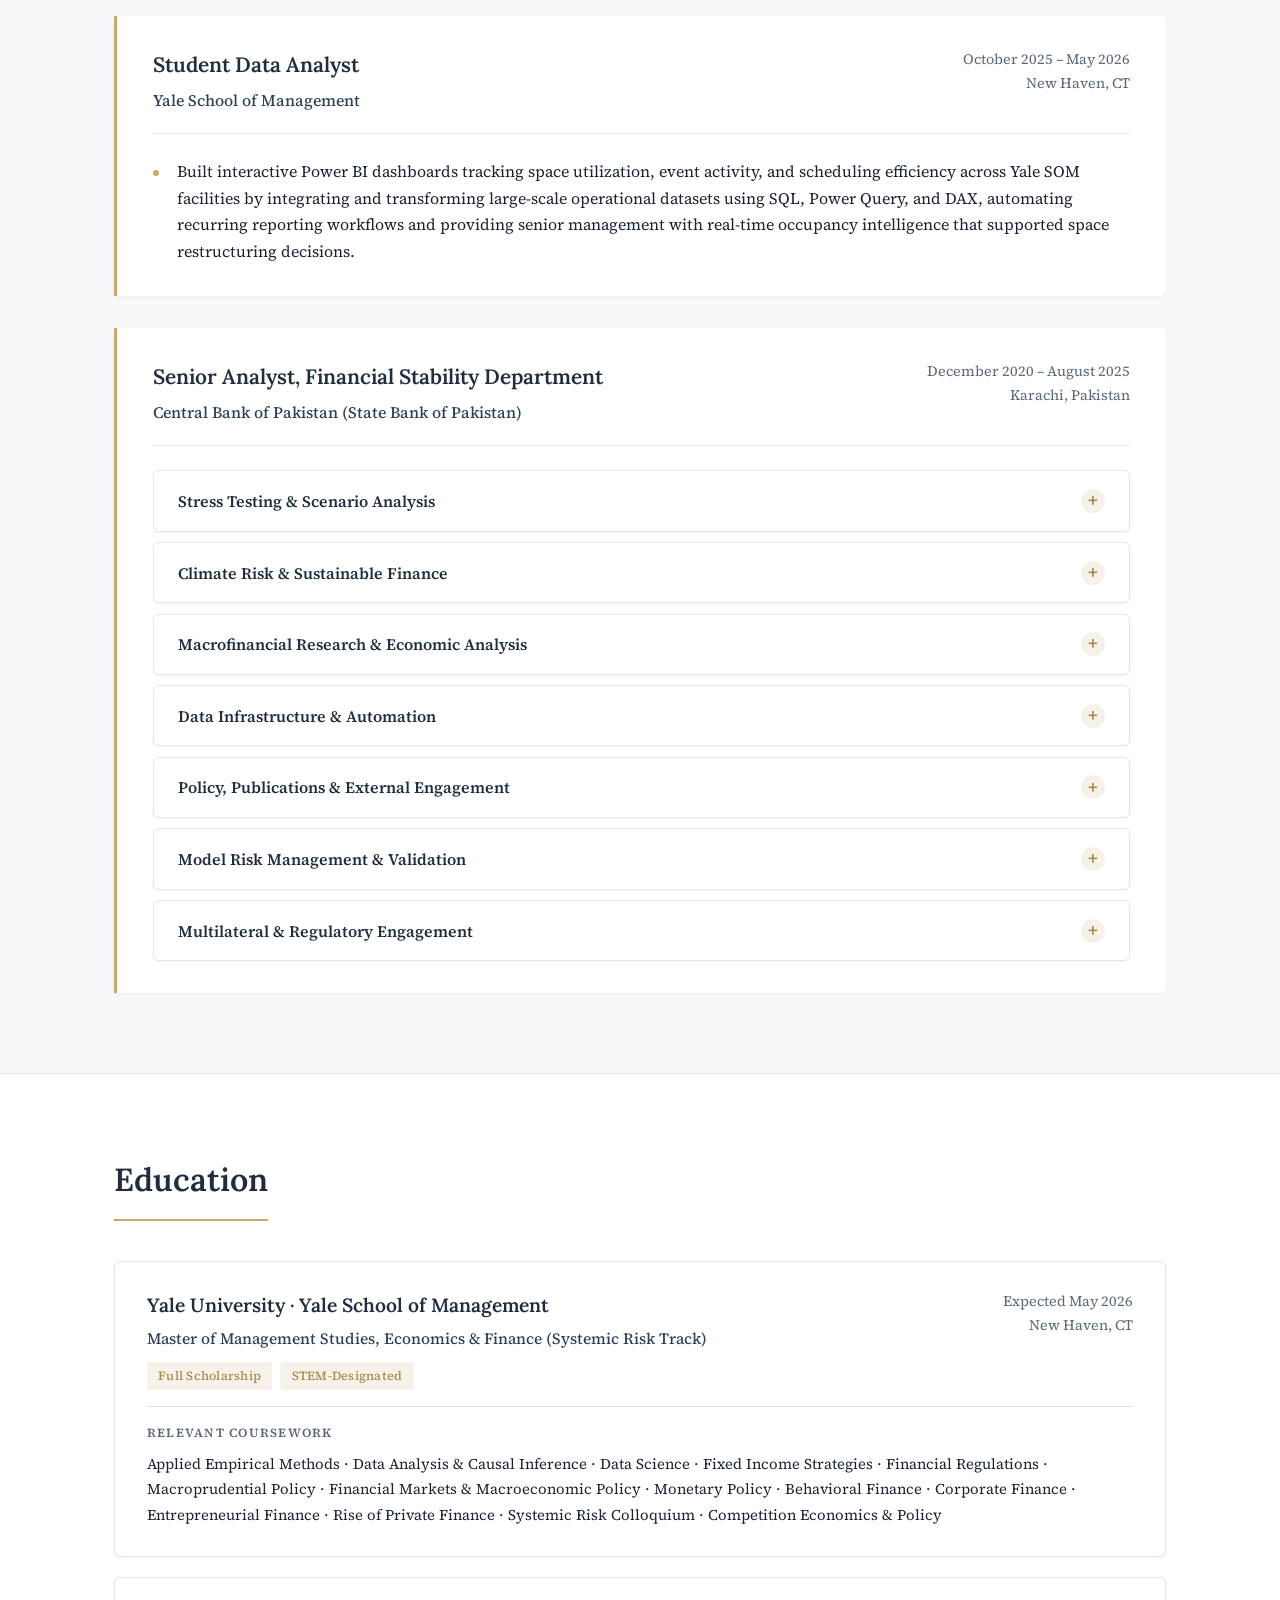
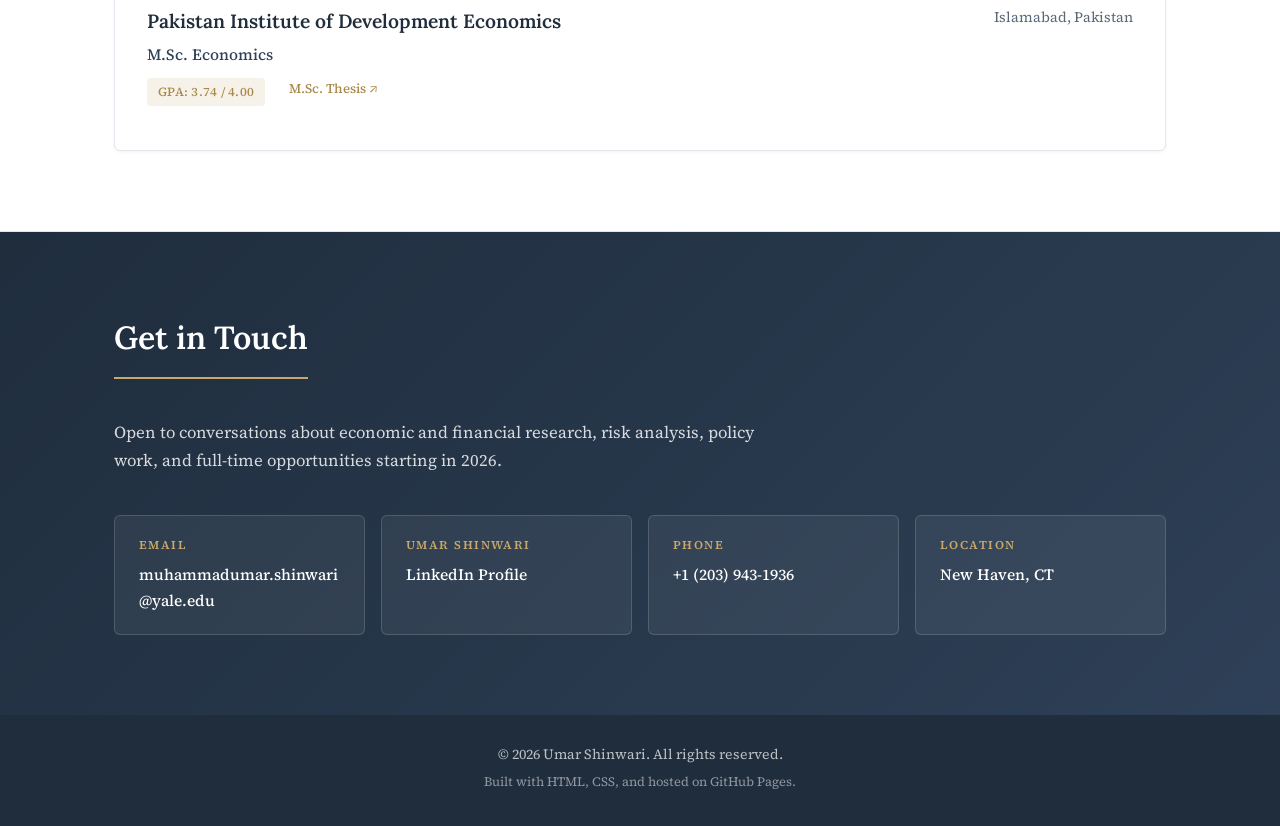
==== commit 01a54336: "Split site into 3 pages: index (about/exp/edu/contact), projects.html, publications.html; remove Ski" ====
--- a/index.html
+++ b/index.html
@@ -34,11 +34,9 @@
                 <li><a href="#about">About</a></li>
                 <li><a href="#experience">Experience</a></li>
                 <li><a href="#education">Education</a></li>
-                <li><a href="#projects">Projects</a></li>
-                <li><a href="#publications">Publications</a></li>
-                <li><a href="#policy-essays">Policy Essays</a></li>
-                <li><a href="#skills">Skills</a></li>
                 <li><a href="#contact">Contact</a></li>
+                <li><a href="publications.html">Publications &amp; Essays</a></li>
+                <li><a href="projects.html" class="nav-cta">View Projects &rarr;</a></li>
             </ul>
         </div>
     </nav>
@@ -62,8 +60,8 @@
                 <span>New Haven, CT</span>
             </div>
             <div class="hero-cta">
-                <a href="#publications" class="btn btn-primary">View Publications</a>
-                <a href="#contact" class="btn btn-secondary">Get in Touch</a>
+                <a href="projects.html" class="btn btn-primary">View Projects</a>
+                <a href="publications.html" class="btn btn-secondary">Publications &amp; Essays</a>
             </div>
         </div>
     </header>
@@ -290,366 +288,6 @@
         </div>
     </section>
 
-    <!-- ============ PROJECTS ============ -->
-    <!-- ============ PROJECTS ============ -->
-    <section class="section" id="projects">
-        <div class="container">
-            <h2 class="section-title">Projects</h2>
-            <p class="section-intro">
-                Quantitative and data analysis projects. Code available on
-                <a href="https://github.com/muhammadumarshinwari" target="_blank" rel="noopener noreferrer">GitHub</a>.
-            </p>
-
-            <h3 class="proj-category">Stress Testing Models</h3>
-            <div class="proj-grid">
-
-                <a class="proj-card" href="https://github.com/muhammadumarshinwari/top-down-credit-stress-test-large-us-banks" target="_blank" rel="noopener noreferrer">
-                    <div class="proj-card-top">
-                        <span class="proj-repo">Top-Down Credit Stress Test for Large U.S. Banks</span>
-                        <svg class="proj-ext" viewBox="0 0 24 24" fill="none" stroke="currentColor" stroke-width="2" stroke-linecap="round" stroke-linejoin="round"><line x1="7" y1="17" x2="17" y2="7"/><polyline points="7 7 17 7 17 17"/></svg>
-                    </div>
-                    <p class="proj-about">Reduced-form macro stress test of credit risk across ten large U.S. banks using a panel fixed-effects satellite model on FDIC call reports and FRED macro history. Maps the 2025 Fed severely adverse scenario to projected NPL paths and capital ratios, with a full validation suite and out-of-sample backtest.</p>
-                    <div class="proj-tags">
-                        <span class="proj-tag">Python</span>
-                        <span class="proj-tag">Stress Testing</span>
-                        <span class="proj-tag">Panel-Fixed Effects</span>
-                        <span class="proj-tag">Model Validation</span>
-                        <span class="proj-tag">Econometric Forecasting</span>
-                    </div>
-                </a>
-
-            </div>
-
-            <h3 class="proj-category">Machine Learning &amp; Quantitative Modeling</h3>
-            <div class="proj-grid">
-
-                <a class="proj-card" href="https://github.com/muhammadumarshinwari/credit-risk-fairness-r" target="_blank" rel="noopener noreferrer">
-                    <div class="proj-card-top">
-                        <span class="proj-repo">Credit Risk Modeling &amp; Gender Fairness</span>
-                        <svg class="proj-ext" viewBox="0 0 24 24" fill="none" stroke="currentColor" stroke-width="2" stroke-linecap="round" stroke-linejoin="round"><line x1="7" y1="17" x2="17" y2="7"/><polyline points="7 7 17 7 17 17"/></svg>
-                    </div>
-                    <p class="proj-about">Logistic regression on 1,000 German credit applicants with fairness analysis showing gender disparity at a single threshold and optimized group-specific cutoffs to equalize approval rates</p>
-                    <div class="proj-tags">
-                        <span class="proj-tag">R</span>
-                        <span class="proj-tag">Logistic Regression</span>
-                        <span class="proj-tag">Credit Risk</span>
-                        <span class="proj-tag">Fairness</span>
-                    </div>
-                </a>
-
-                <a class="proj-card" href="https://github.com/muhammadumarshinwari/lending-club-rate-prediction" target="_blank" rel="noopener noreferrer">
-                    <div class="proj-card-top">
-                        <span class="proj-repo">Lending Club Loan Rate Prediction</span>
-                        <svg class="proj-ext" viewBox="0 0 24 24" fill="none" stroke="currentColor" stroke-width="2" stroke-linecap="round" stroke-linejoin="round"><line x1="7" y1="17" x2="17" y2="7"/><polyline points="7 7 17 7 17 17"/></svg>
-                    </div>
-                    <p class="proj-about">Predicting personal loan interest rates across 15,000 borrowers using regression trees, best subset linear regression, and LASSO, with model comparison and residual analysis</p>
-                    <div class="proj-tags">
-                        <span class="proj-tag">R</span>
-                        <span class="proj-tag">LASSO</span>
-                        <span class="proj-tag">Regression Trees</span>
-                        <span class="proj-tag">Best Subset</span>
-                    </div>
-                </a>
-
-                <a class="proj-card" href="https://github.com/muhammadumarshinwari/startup-classification-tree" target="_blank" rel="noopener noreferrer">
-                    <div class="proj-card-top">
-                        <span class="proj-repo">Predicting Startup Outcomes</span>
-                        <svg class="proj-ext" viewBox="0 0 24 24" fill="none" stroke="currentColor" stroke-width="2" stroke-linecap="round" stroke-linejoin="round"><line x1="7" y1="17" x2="17" y2="7"/><polyline points="7 7 17 7 17 17"/></svg>
-                    </div>
-                    <p class="proj-about">Classification tree in R predicting startup outcomes across 1,290 companies using funding, team, and investor features, with pruning and centroid-based difficulty analysis</p>
-                    <div class="proj-tags">
-                        <span class="proj-tag">R</span>
-                        <span class="proj-tag">Decision Trees</span>
-                        <span class="proj-tag">Classification</span>
-                    </div>
-                </a>
-
-                <a class="proj-card" href="https://github.com/muhammadumarshinwari/cfpb-complaint-classifier" target="_blank" rel="noopener noreferrer">
-                    <div class="proj-card-top">
-                        <span class="proj-repo">Consumer Complaint Classification</span>
-                        <svg class="proj-ext" viewBox="0 0 24 24" fill="none" stroke="currentColor" stroke-width="2" stroke-linecap="round" stroke-linejoin="round"><line x1="7" y1="17" x2="17" y2="7"/><polyline points="7 7 17 7 17 17"/></svg>
-                    </div>
-                    <p class="proj-about">Classifying 3,000 CFPB consumer complaints using OpenAI embeddings and decision trees. PCA reduces error from 12.2% to 3.3%</p>
-                    <div class="proj-tags">
-                        <span class="proj-tag">R</span>
-                        <span class="proj-tag">NLP</span>
-                        <span class="proj-tag">PCA</span>
-                        <span class="proj-tag">Decision Trees</span>
-                    </div>
-                </a>
-
-                <a class="proj-card" href="https://pranikc.github.io/FinRisk" target="_blank" rel="noopener noreferrer">
-                    <div class="proj-card-top">
-                        <span class="proj-repo">FinRisk: AI Financial Risk Dashboard</span>
-                        <svg class="proj-ext" viewBox="0 0 24 24" fill="none" stroke="currentColor" stroke-width="2" stroke-linecap="round" stroke-linejoin="round"><line x1="7" y1="17" x2="17" y2="7"/><polyline points="7 7 17 7 17 17"/></svg>
-                    </div>
-                    <p class="proj-about">AI-powered financial risk management dashboard for intelligent risk monitoring and analysis</p>
-                    <div class="proj-tags">
-                        <span class="proj-tag">AI</span>
-                        <span class="proj-tag">Risk</span>
-                        <span class="proj-tag">Dashboard</span>
-                    </div>
-                </a>
-
-            </div>
-
-            <h3 class="proj-category">SQL &amp; Database</h3>
-            <div class="proj-grid">
-
-                <a class="proj-card" href="https://github.com/muhammadumarshinwari/nyc-rideshare-analytics" target="_blank" rel="noopener noreferrer">
-                    <div class="proj-card-top">
-                        <span class="proj-repo">NYC Rideshare Trip Analysis</span>
-                        <svg class="proj-ext" viewBox="0 0 24 24" fill="none" stroke="currentColor" stroke-width="2" stroke-linecap="round" stroke-linejoin="round"><line x1="7" y1="17" x2="17" y2="7"/><polyline points="7 7 17 7 17 17"/></svg>
-                    </div>
-                    <p class="proj-about">SQL analysis of 212M NYC Uber &amp; Lyft trips using DuckDB and Parquet</p>
-                    <div class="proj-tags">
-                        <span class="proj-tag">SQL</span>
-                        <span class="proj-tag">DuckDB</span>
-                        <span class="proj-tag">Parquet</span>
-                    </div>
-                </a>
-
-                <a class="proj-card" href="https://github.com/muhammadumarshinwari/nyc-restaurant-mongodb" target="_blank" rel="noopener noreferrer">
-                    <div class="proj-card-top">
-                        <span class="proj-repo">NYC Restaurant Inspection Database</span>
-                        <svg class="proj-ext" viewBox="0 0 24 24" fill="none" stroke="currentColor" stroke-width="2" stroke-linecap="round" stroke-linejoin="round"><line x1="7" y1="17" x2="17" y2="7"/><polyline points="7 7 17 7 17 17"/></svg>
-                    </div>
-                    <p class="proj-about">NoSQL querying with MongoDB on NYC restaurant inspection data using aggregation pipelines</p>
-                    <div class="proj-tags">
-                        <span class="proj-tag">MongoDB</span>
-                        <span class="proj-tag">NoSQL</span>
-                        <span class="proj-tag">Python</span>
-                    </div>
-                </a>
-
-            </div>
-        </div>
-    </section>
-
-    <!-- ============ PUBLICATIONS ============ -->
-    <section class="section section-alt" id="publications">
-        <div class="container">
-            <h2 class="section-title">Publications</h2>
-            <p class="section-intro">
-                Chapters authored and co-authored for the <em>Financial Stability Review</em>,
-                the flagship annual publication of the State Bank of Pakistan. All links open
-                the official published PDFs.
-            </p>
-
-            <div class="pub-group">
-                <h3 class="pub-group-title">Resilience of the Banking Sector</h3>
-                <p class="pub-series">Financial Stability Review &middot; State Bank of Pakistan</p>
-                <div class="pub-links">
-                    <a class="pub-card" href="https://www.sbp.org.pk/FSR/2022/Chp-4.pdf" target="_blank" rel="noopener noreferrer">
-                        <span class="pub-year">2022</span>
-                        <span class="pub-label">Chapter 4 (PDF)</span>
-                        <span class="pub-arrow">&rarr;</span>
-                    </a>
-                    <a class="pub-card" href="https://www.sbp.org.pk/FSR/2023/Chapter-4.pdf" target="_blank" rel="noopener noreferrer">
-                        <span class="pub-year">2023</span>
-                        <span class="pub-label">Chapter 4 (PDF)</span>
-                        <span class="pub-arrow">&rarr;</span>
-                    </a>
-                    <a class="pub-card" href="https://www.sbp.org.pk/FSR/2024/Chapter-4.pdf" target="_blank" rel="noopener noreferrer">
-                        <span class="pub-year">2024</span>
-                        <span class="pub-label">Chapter 4 (PDF)</span>
-                        <span class="pub-arrow">&rarr;</span>
-                    </a>
-                </div>
-            </div>
-
-            <div class="pub-group">
-                <h3 class="pub-group-title">Global and Domestic Macro-Financial Developments</h3>
-                <p class="pub-series">Financial Stability Review &middot; State Bank of Pakistan</p>
-                <div class="pub-links">
-                    <a class="pub-card" href="https://www.sbp.org.pk/FSR/2021/Chp-1.pdf" target="_blank" rel="noopener noreferrer">
-                        <span class="pub-year">2021</span>
-                        <span class="pub-label">Chapter 1 (PDF)</span>
-                        <span class="pub-arrow">&rarr;</span>
-                    </a>
-                    <a class="pub-card" href="https://www.sbp.org.pk/FSR/2022/Chp-1.pdf" target="_blank" rel="noopener noreferrer">
-                        <span class="pub-year">2022</span>
-                        <span class="pub-label">Chapter 1 (PDF)</span>
-                        <span class="pub-arrow">&rarr;</span>
-                    </a>
-                    <a class="pub-card" href="https://www.sbp.org.pk/FSR/2024/Chapter-1.pdf" target="_blank" rel="noopener noreferrer">
-                        <span class="pub-year">2024</span>
-                        <span class="pub-label">Chapter 1 (PDF)</span>
-                        <span class="pub-arrow">&rarr;</span>
-                    </a>
-                </div>
-            </div>
-
-            <div class="pub-group">
-                <h3 class="pub-group-title">Climate Transition Risk and Financial Stability in Pakistan</h3>
-                <p class="pub-series">Financial Stability Review &middot; State Bank of Pakistan</p>
-                <div class="pub-links">
-                    <a class="pub-card" href="https://www.sbp.org.pk/FSR/2024/Chapter-4-1.pdf" target="_blank" rel="noopener noreferrer">
-                        <span class="pub-year">2024</span>
-                        <span class="pub-label">Chapter 4.1 (PDF)</span>
-                        <span class="pub-arrow">&rarr;</span>
-                    </a>
-                </div>
-            </div>
-
-            <div class="pub-group">
-                <h3 class="pub-group-title">Impact of Monetary Policy on SME Loan Availability in Pakistan</h3>
-                <p class="pub-series">M.Sc. Thesis &middot; Pakistan Institute of Development Economics &middot; 2018</p>
-                <div class="pub-links">
-                    <a class="pub-card" href="thesis.html">
-                        <span class="pub-year">2018</span>
-                        <span class="pub-label">M.Sc. Thesis</span>
-                        <span class="pub-arrow">&#8599;</span>
-                    </a>
-                </div>
-            </div>
-        </div>
-    </section>
-
-    <!-- ============ POLICY ESSAYS ============ -->
-    <section class="section section-alt" id="policy-essays">
-        <div class="container">
-            <h2 class="section-title">Policy Essays</h2>
-            <p class="section-intro">
-                Essays written at Yale School of Management on banking regulation, financial stability,
-                and climate risk policy.
-            </p>
-            <div class="pub-group">
-                <div class="pub-links">
-                    <a class="pub-card pub-card--essay" href="paper-macroprudential-oebf.html">
-                        <span class="pub-year">2025</span>
-                        <span class="pub-label">Macroprudential Regulation for Open-Ended Bond Funds</span>
-                        <span class="pub-arrow">&#8599;</span>
-                    </a>
-                    <a class="pub-card pub-card--essay" href="paper-market-based-capital.html">
-                        <span class="pub-year">2025</span>
-                        <span class="pub-label">Market-Based Approaches to Bank Capital Regulation and Stress Testing</span>
-                        <span class="pub-arrow">&#8599;</span>
-                    </a>
-                    <a class="pub-card pub-card--essay" href="paper-financial-stability-pakistan.html">
-                        <span class="pub-year">2025</span>
-                        <span class="pub-label">Financial Stability Monitoring: Pakistan</span>
-                        <span class="pub-arrow">&#8599;</span>
-                    </a>
-                    <a class="pub-card pub-card--essay" href="paper-climate-stress-testing.html">
-                        <span class="pub-year">2025</span>
-                        <span class="pub-label">Should Climate Stress Tests Drive Capital Requirements? A Pillar 2 Perspective</span>
-                        <span class="pub-arrow">&#8599;</span>
-                    </a>
-                    <a class="pub-card pub-card--essay" href="paper-bank-resolution-moral-hazard.html">
-                        <span class="pub-year">2025</span>
-                        <span class="pub-label">When Banks Fail: Resolution Design and the Moral Hazard Trade-Off</span>
-                        <span class="pub-arrow">&#8599;</span>
-                    </a>
-                    <a class="pub-card pub-card--essay" href="paper-climate-risk-sovereign-debt.html">
-                        <span class="pub-year">2025</span>
-                        <span class="pub-label">Climate Risk, Sovereign Debt Sustainability and Financial Stability</span>
-                        <span class="pub-arrow">&#8599;</span>
-                    </a>
-                </div>
-            </div>
-        </div>
-    </section>
-
-    <!-- ============ SKILLS ============ -->
-    <section class="section" id="skills">
-        <div class="container">
-            <h2 class="section-title">Skills &amp; Expertise</h2>
-
-            <div class="skills-grid">
-                <div class="skill-block">
-                    <h3 class="skill-title">Domain Expertise</h3>
-                    <div class="skill-tags">
-                        <span>Capital Stress Testing</span>
-                        <span>CCAR / DFAST Regulatory Frameworks</span>
-                        <span>Basel III / IV Capital Adequacy</span>
-                        <span>Interest Rate Risk (IRR / NII)</span>
-                        <span>Balance Sheet Management</span>
-                        <span>Liquidity Risk (LCR / NSFR)</span>
-                        <span>ICAAP Examination</span>
-                        <span>Credit Risk Analysis</span>
-                        <span>Market Risk (FX, Equity, Yield Curve)</span>
-                        <span>RWA Projections</span>
-                        <span>Regulatory Capital Reporting</span>
-                        <span>Prudential Policy Development</span>
-                        <span>Macroeconomic Analysis</span>
-                        <span>Financial Market Monitoring</span>
-                        <span>Economic Forecasting</span>
-                        <span>Financial Stability Analysis</span>
-                        <span>Macroprudential Policy</span>
-                        <span>Sovereign-Bank Linkages</span>
-                        <span>Climate &amp; Transition Risk</span>
-                        <span>Geopolitical Risk Assessment</span>
-                        <span>Asset-Liability Management</span>
-                        <span>Fixed Income Analytics</span>
-                    </div>
-                </div>
-
-                <div class="skill-block">
-                    <h3 class="skill-title">Quantitative Methods</h3>
-                    <div class="skill-tags">
-                        <span>VAR / Regression Econometrics</span>
-                        <span>Dynamic Balance Sheet Modeling</span>
-                        <span>Time Series Analysis</span>
-                        <span>Panel Data Econometrics</span>
-                        <span>Scenario Analysis &amp; Forecasting</span>
-                        <span>Sensitivity &amp; Back-Testing</span>
-                        <span>Duration Analysis</span>
-                        <span>Logit / Credit Risk Modeling</span>
-                        <span>ECL Modeling (PD &times; LGD &times; EAD)</span>
-                        <span>NGFS Climate Scenario Framework</span>
-                        <span>Macro-Financial Transmission Modeling</span>
-                        <span>Statistical Modeling</span>
-                        <span>Causal Inference</span>
-                        <span>Data Visualization</span>
-                    </div>
-                </div>
-
-                <div class="skill-block">
-                    <h3 class="skill-title">Programming</h3>
-                    <div class="skill-tags">
-                        <span>Python</span>
-                        <span>R</span>
-                        <span>Stata</span>
-                        <span>EViews</span>
-                        <span>SQL</span>
-                        <span>Excel</span>
-                        <span>VBA</span>
-                        <span>Power BI</span>
-                        <span>MS Office Suite</span>
-                    </div>
-                </div>
-
-                <div class="skill-block">
-                    <h3 class="skill-title">Data Platforms</h3>
-                    <div class="skill-tags">
-                        <span>Bloomberg</span>
-                        <span>Haver</span>
-                        <span>IMF Data Repositories</span>
-                        <span>World Bank Data</span>
-                        <span>Federal Reserve Data</span>
-                        <span>S&amp;P Data</span>
-                        <span>BIS Financial Statistics</span>
-                        <span>CPB World Trade Monitor</span>
-                        <span>PSX / Supervisory Datasets</span>
-                    </div>
-                </div>
-
-                <div class="skill-block skill-block-wide">
-                    <h3 class="skill-title">Professional Trainings</h3>
-                    <ul class="training-list">
-                        <li>Advanced Macro Stress Testing &mdash; <a href="https://www.imf.org/en/capacity-development/training/icdtc/schedule/st/2025/mst-ast25-31" target="_blank" rel="noopener noreferrer">IMF Singapore Training Institute</a></li>
-                        <li>Macroeconometric Forecasting &mdash; <a href="https://www.imf.org/en/capacity-development/training/icdtc/courses/mfx" target="_blank" rel="noopener noreferrer">IMF Institute for Capacity Development</a></li>
-                        <li>Financial Market Analysis &mdash; <a href="https://www.imf.org/en/capacity-development/training/icdtc/courses/fmax" target="_blank" rel="noopener noreferrer">IMF Institute for Capacity Development</a></li>
-                        <li>Macroeconomics of Climate Change &mdash; <a href="https://www.imf.org/en/capacity-development/training/icdtc/courses/mcc" target="_blank" rel="noopener noreferrer">IMF Institute for Capacity Development</a></li>
-                        <li>Macroeconomic Diagnostics &mdash; <a href="https://www.imf.org/en/capacity-development/training/icdtc/courses/mds" target="_blank" rel="noopener noreferrer">IMF Institute for Capacity Development</a></li>
-                        <li>Causal Inference using Microdata &mdash; <a href="https://www.bankofengland.co.uk/ccbs" target="_blank" rel="noopener noreferrer">Bank of England Centre for Central Banking Studies</a></li>
-                    </ul>
-                </div>
-            </div>
-        </div>
-    </section>
-
     <!-- ============ CONTACT ============ -->
     <section class="section section-contact" id="contact">
         <div class="container">
--- a/style.css
+++ b/style.css
@@ -147,6 +147,58 @@
 .nav-menu a:hover {
     color: var(--navy);
     border-bottom-color: var(--accent);
+}
+
+.nav-cta {
+    display: inline-block;
+    background: var(--accent);
+    color: var(--navy-dark) !important;
+    padding: 0.55rem 1.15rem !important;
+    border-radius: var(--radius);
+    font-weight: 600 !important;
+    border: 1.5px solid var(--accent) !important;
+    transition: all var(--transition);
+    letter-spacing: 0.02em;
+}
+
+.nav-cta:hover {
+    background: var(--accent-dark);
+    border-color: var(--accent-dark) !important;
+    color: #FFFFFF !important;
+    transform: translateY(-1px);
+}
+
+/* ---------- Page header (slim, used on projects.html and publications.html) ---------- */
+.page-header {
+    background: linear-gradient(180deg, #f8f6f1 0%, #ffffff 100%);
+    border-bottom: 1px solid var(--border);
+    padding: 4rem 0 3rem;
+}
+
+.page-eyebrow {
+    font-size: 0.85rem;
+    letter-spacing: 0.15em;
+    text-transform: uppercase;
+    color: var(--accent-dark);
+    font-weight: 600;
+    margin: 0 0 0.75rem;
+}
+
+.page-title {
+    font-family: var(--font-heading);
+    font-size: clamp(2rem, 4vw, 2.75rem);
+    font-weight: 700;
+    color: var(--navy-dark);
+    margin: 0 0 1rem;
+    letter-spacing: -0.01em;
+}
+
+.page-lede {
+    font-size: 1.05rem;
+    color: var(--text-muted);
+    max-width: 720px;
+    line-height: 1.6;
+    margin: 0;
 }
 
 .nav-toggle {
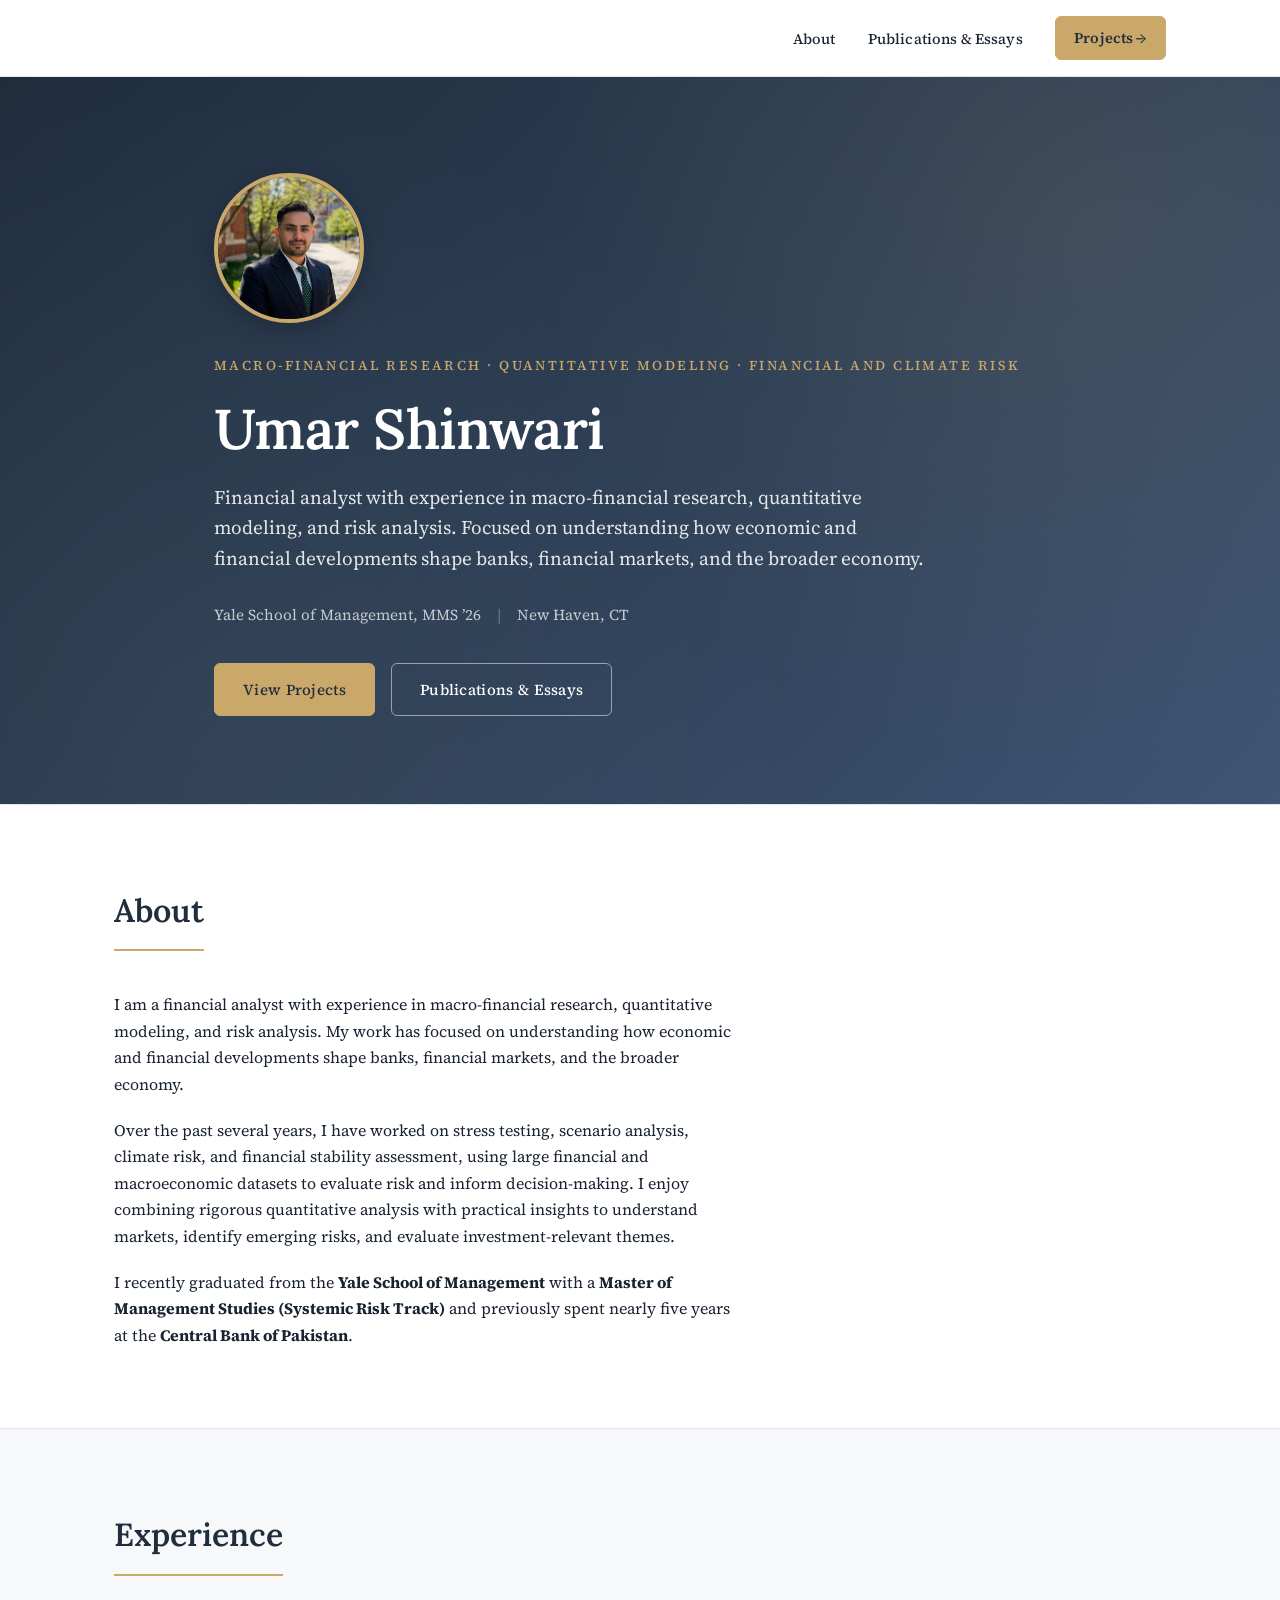
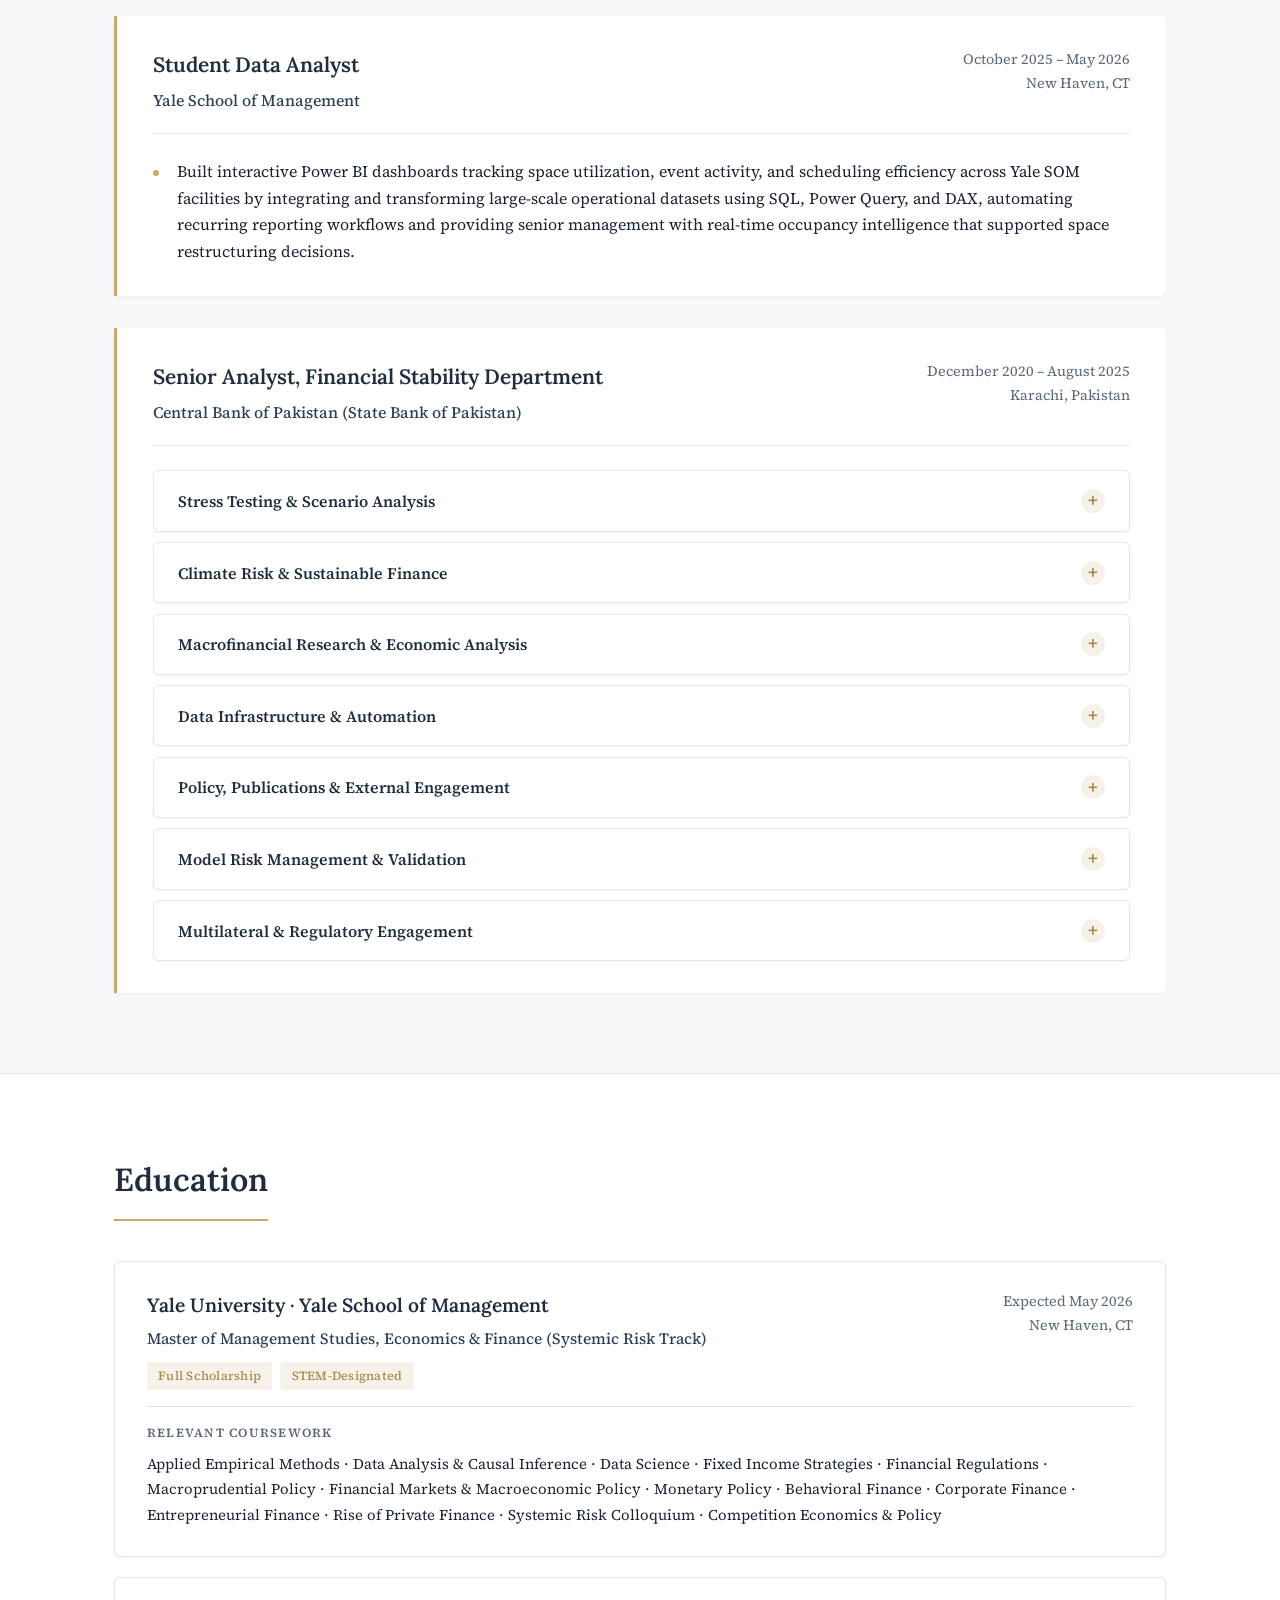
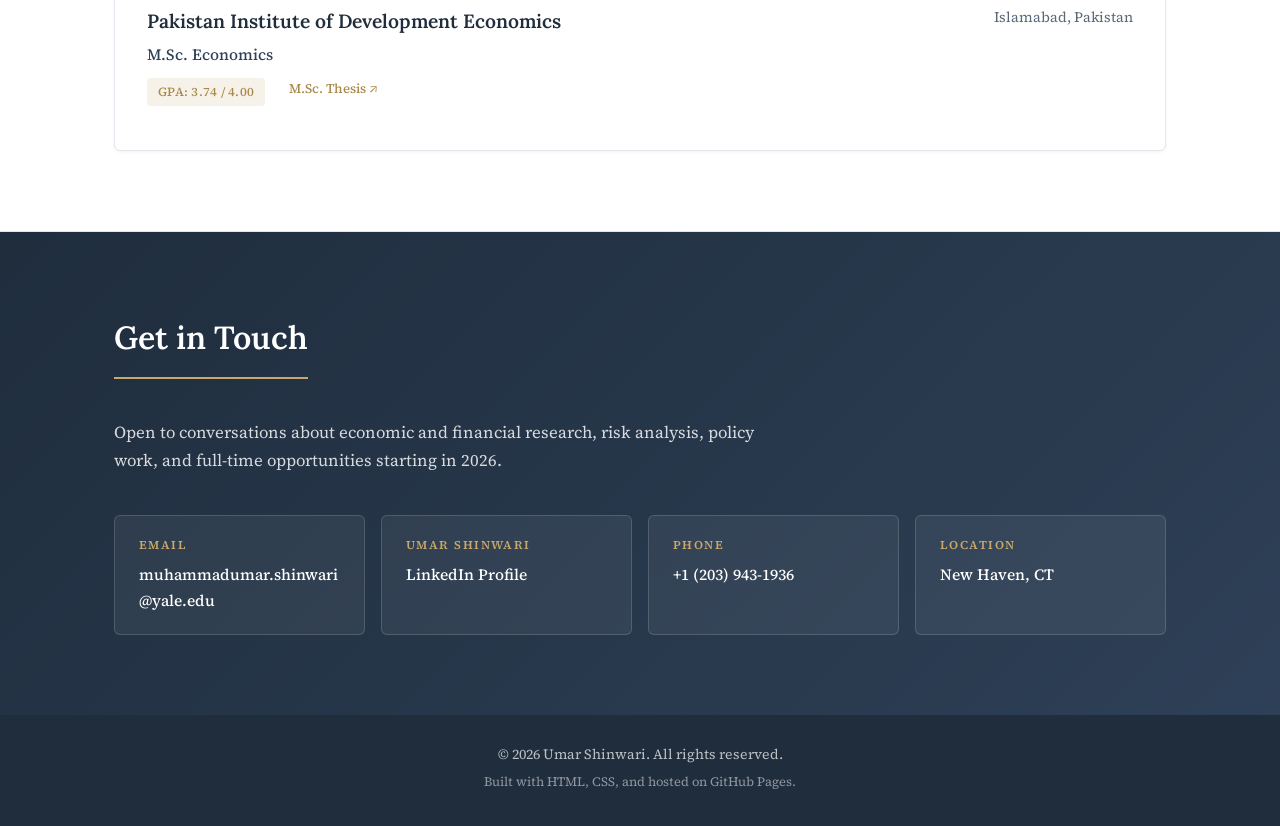
==== commit 6151c687: "Simplify nav to three buttons: About, Publications & Essays, Projects" ====
--- a/index.html
+++ b/index.html
@@ -32,11 +32,8 @@
             </button>
             <ul class="nav-menu" id="navMenu">
                 <li><a href="#about">About</a></li>
-                <li><a href="#experience">Experience</a></li>
-                <li><a href="#education">Education</a></li>
-                <li><a href="#contact">Contact</a></li>
                 <li><a href="publications.html">Publications &amp; Essays</a></li>
-                <li><a href="projects.html" class="nav-cta">View Projects &rarr;</a></li>
+                <li><a href="projects.html" class="nav-cta">Projects &rarr;</a></li>
             </ul>
         </div>
     </nav>
